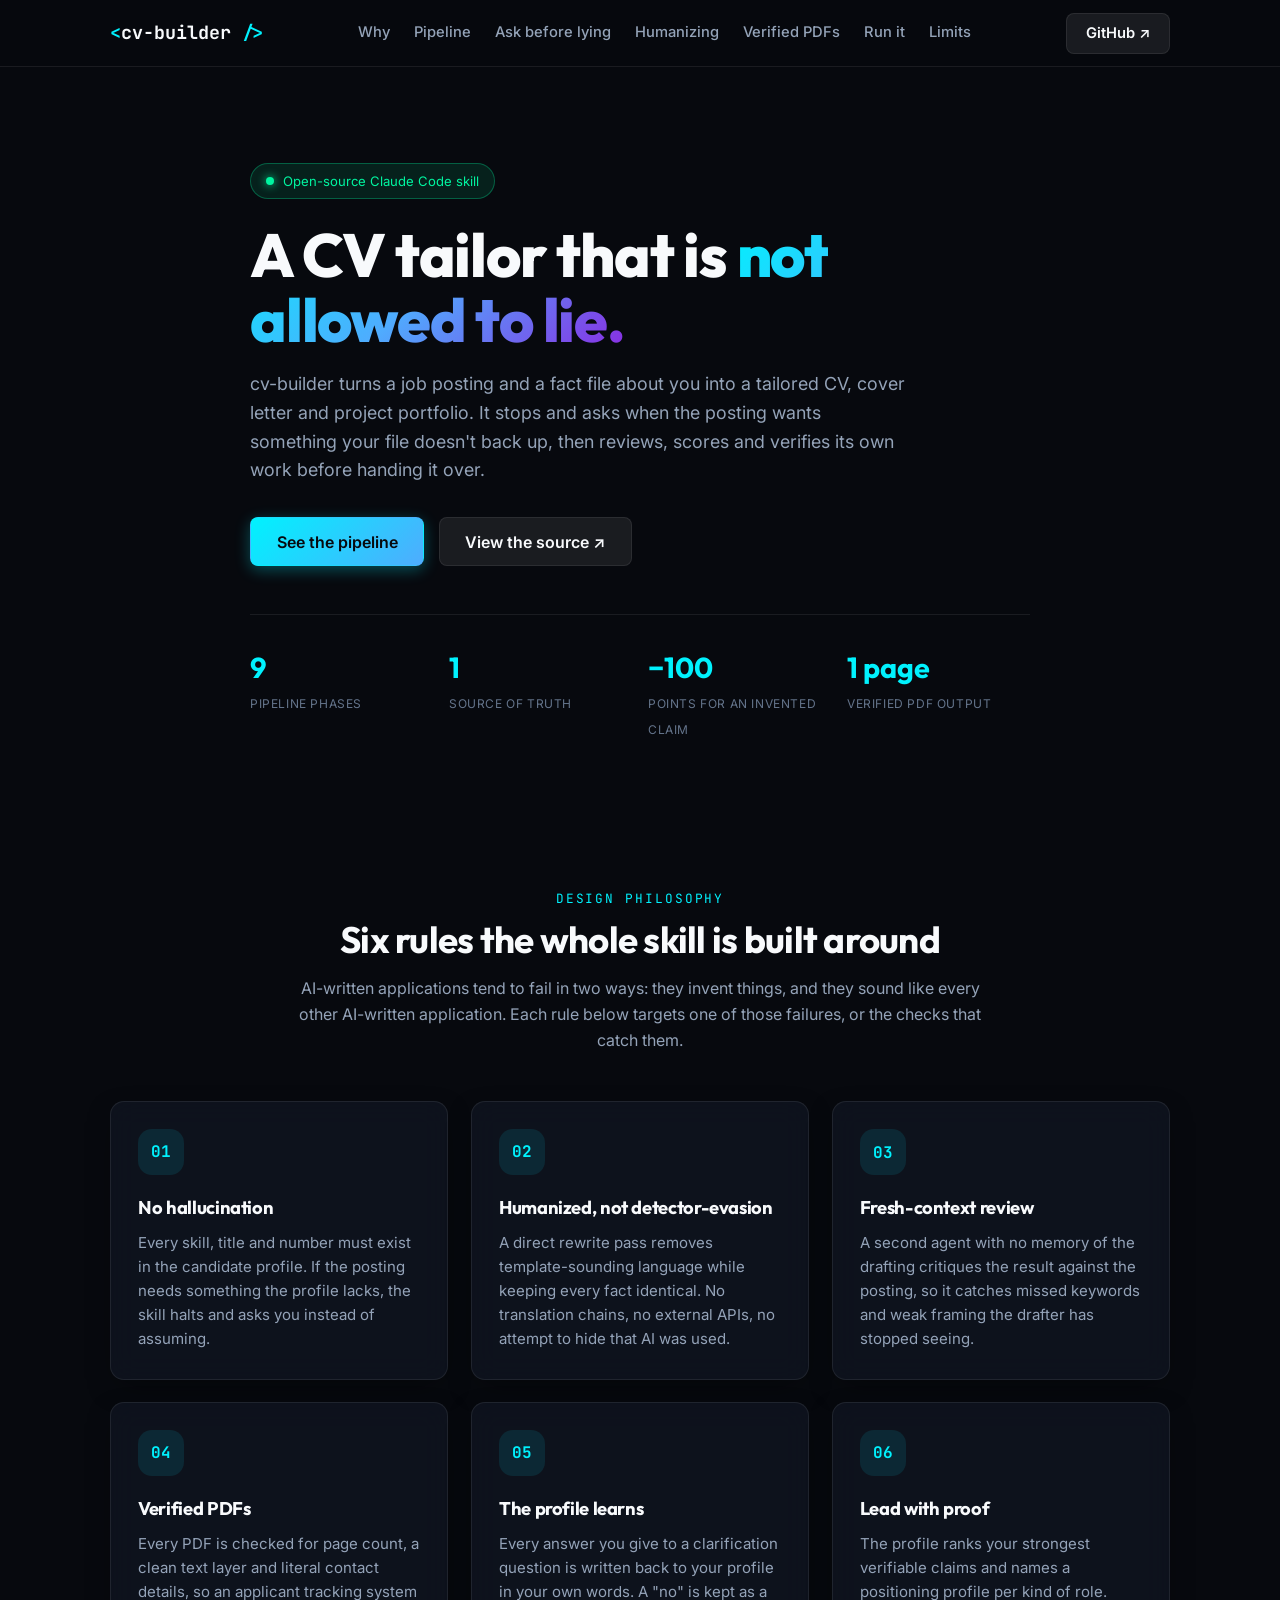
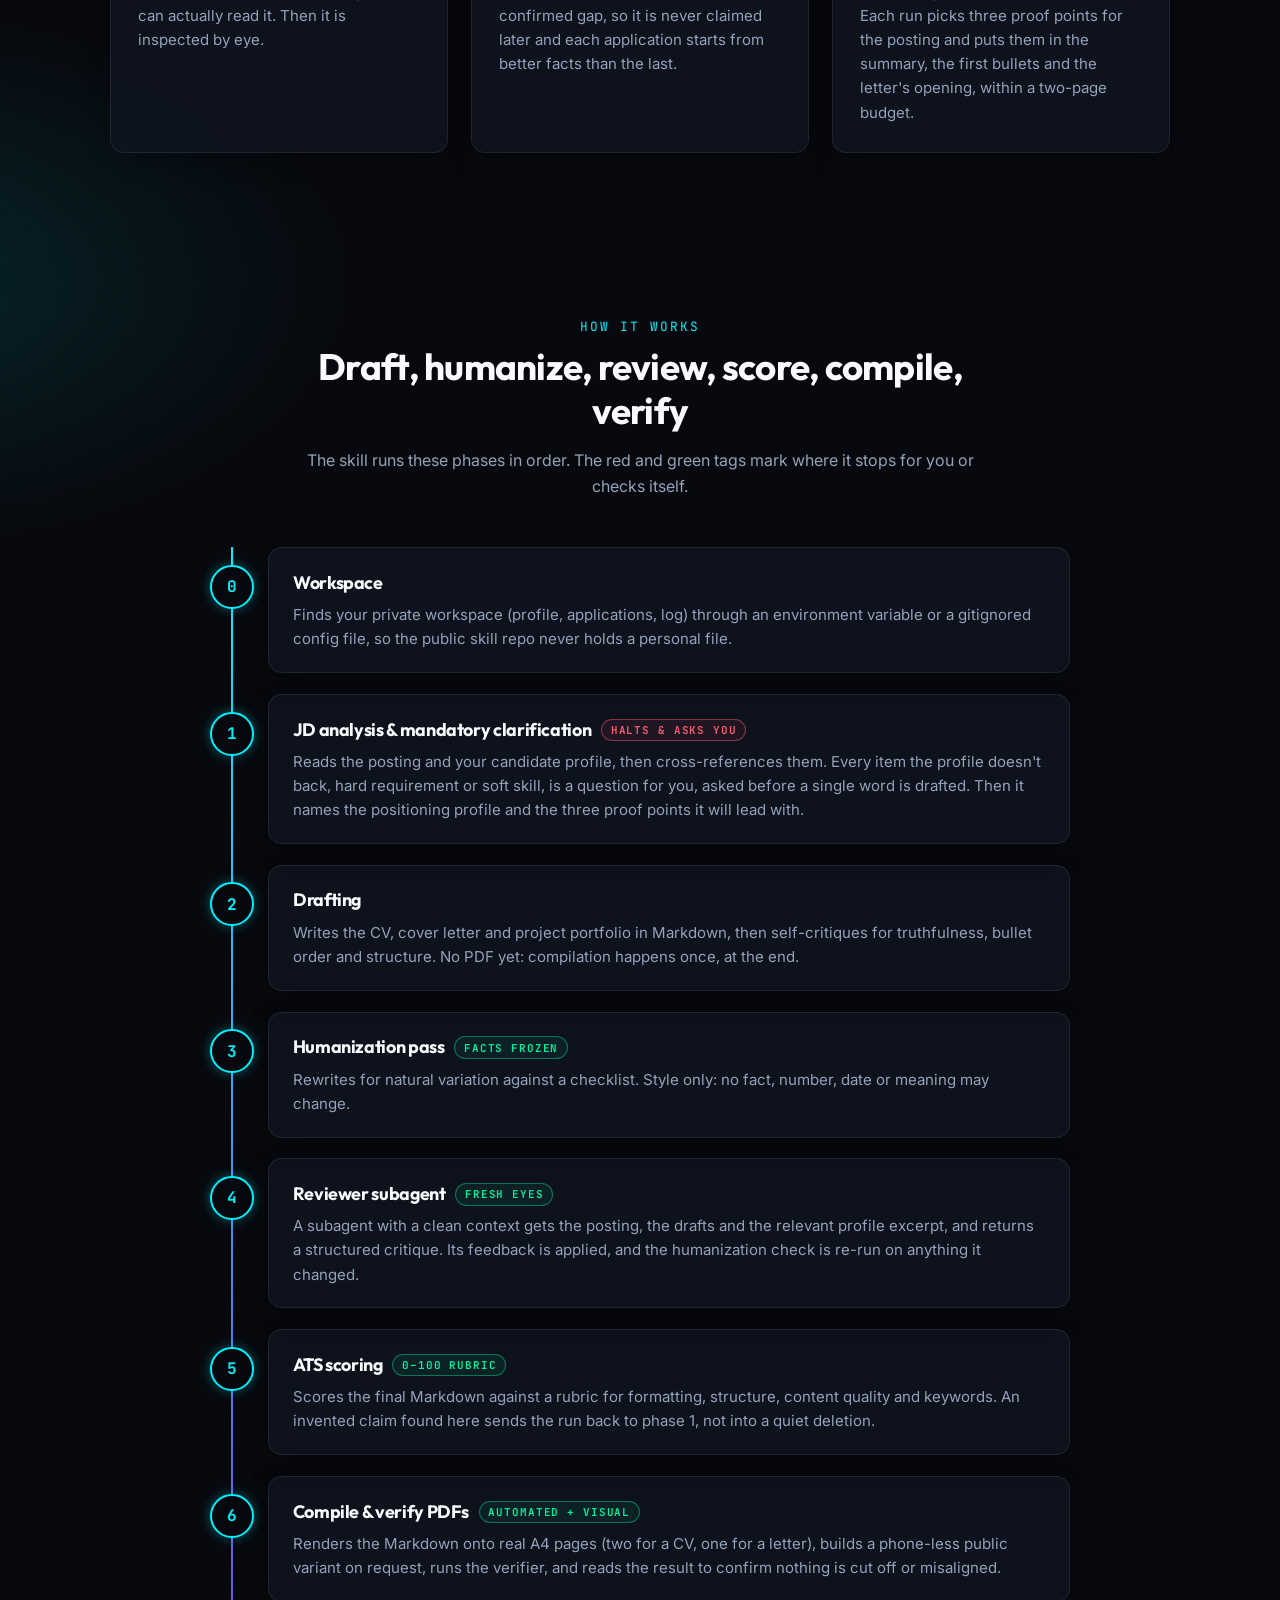
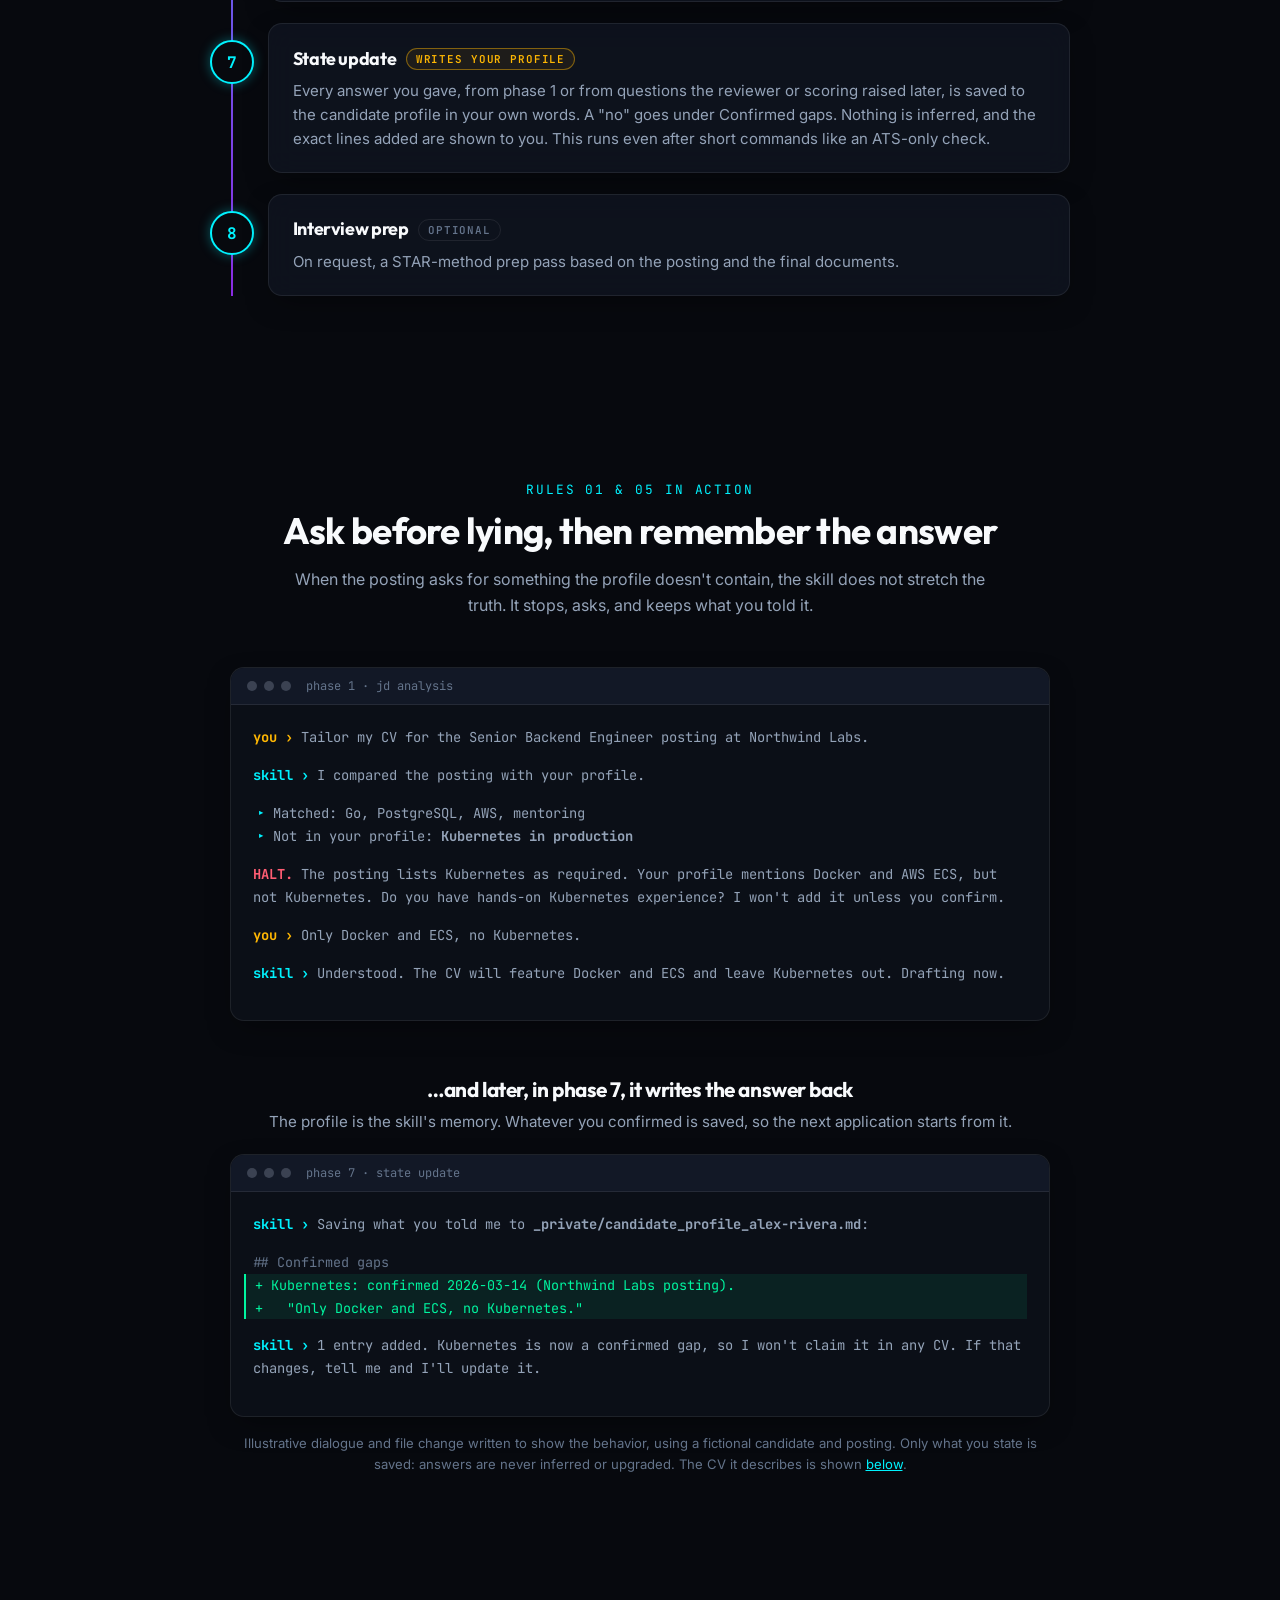
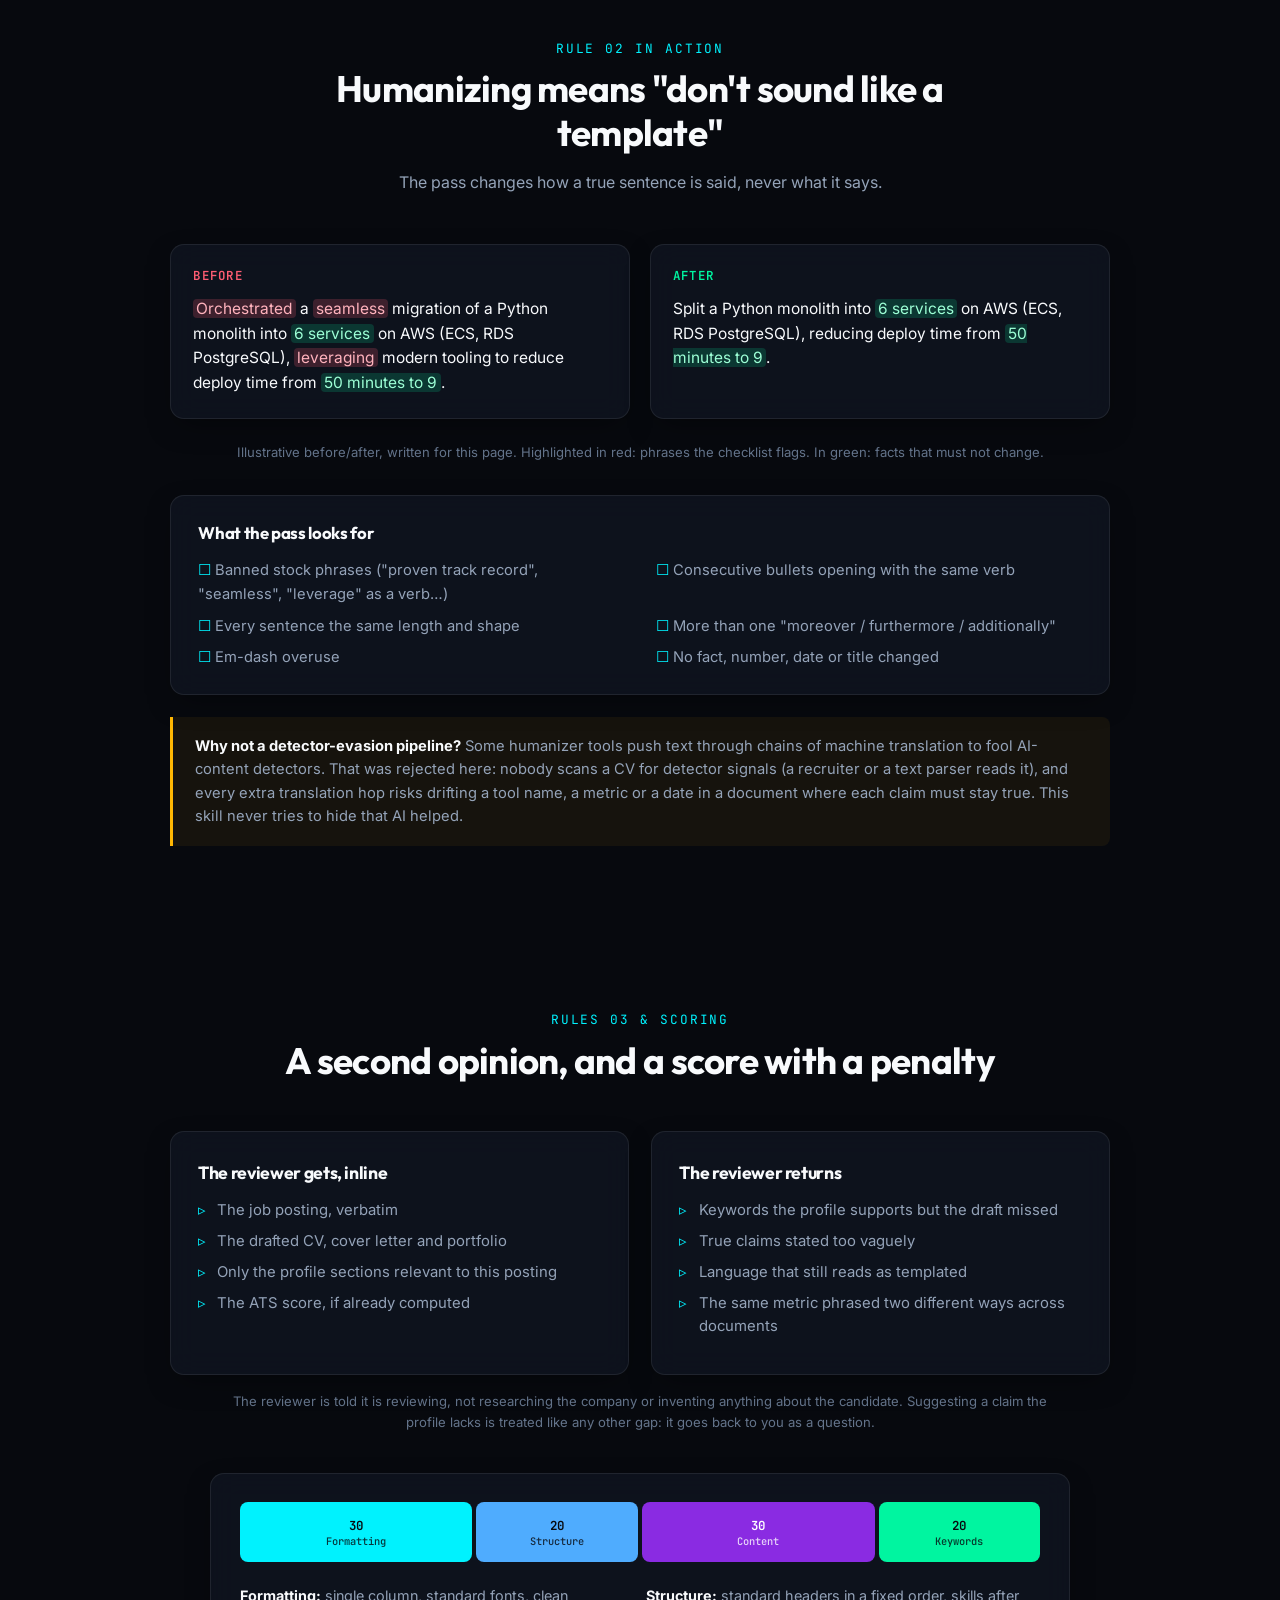
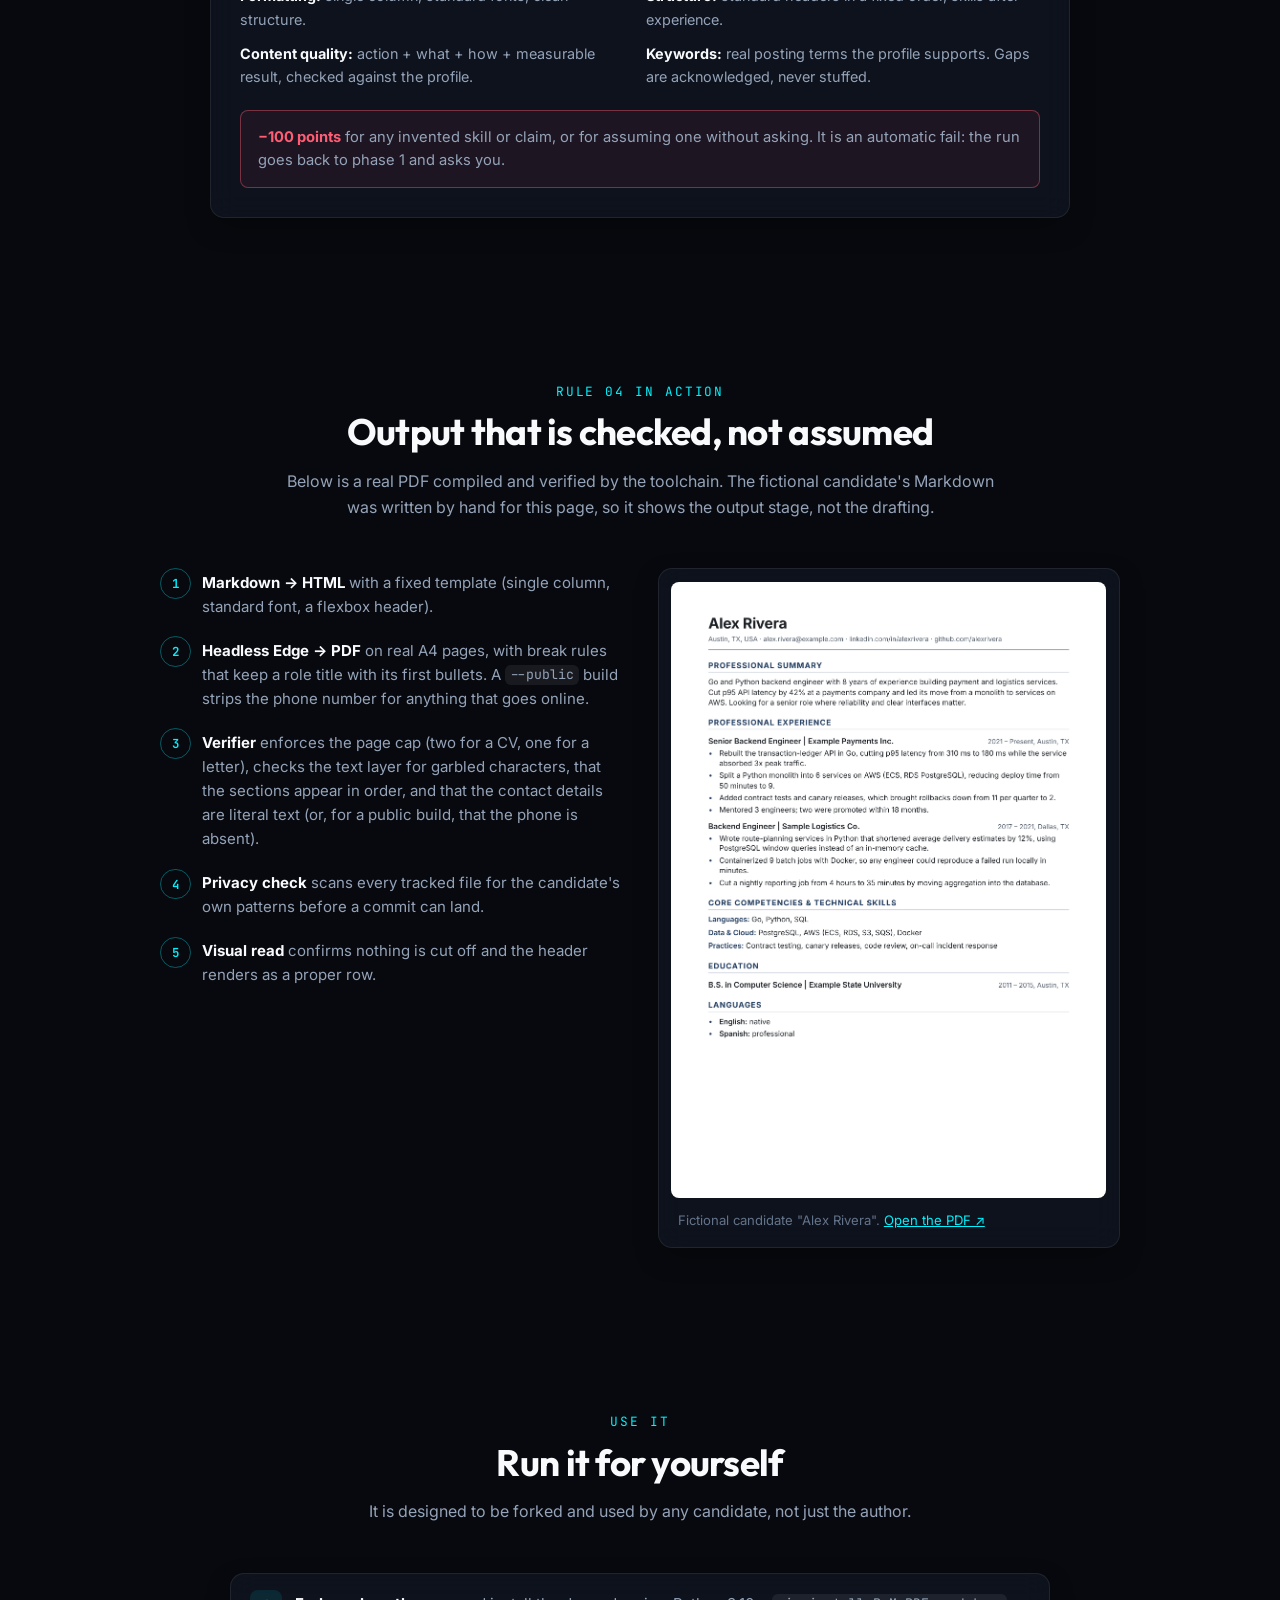
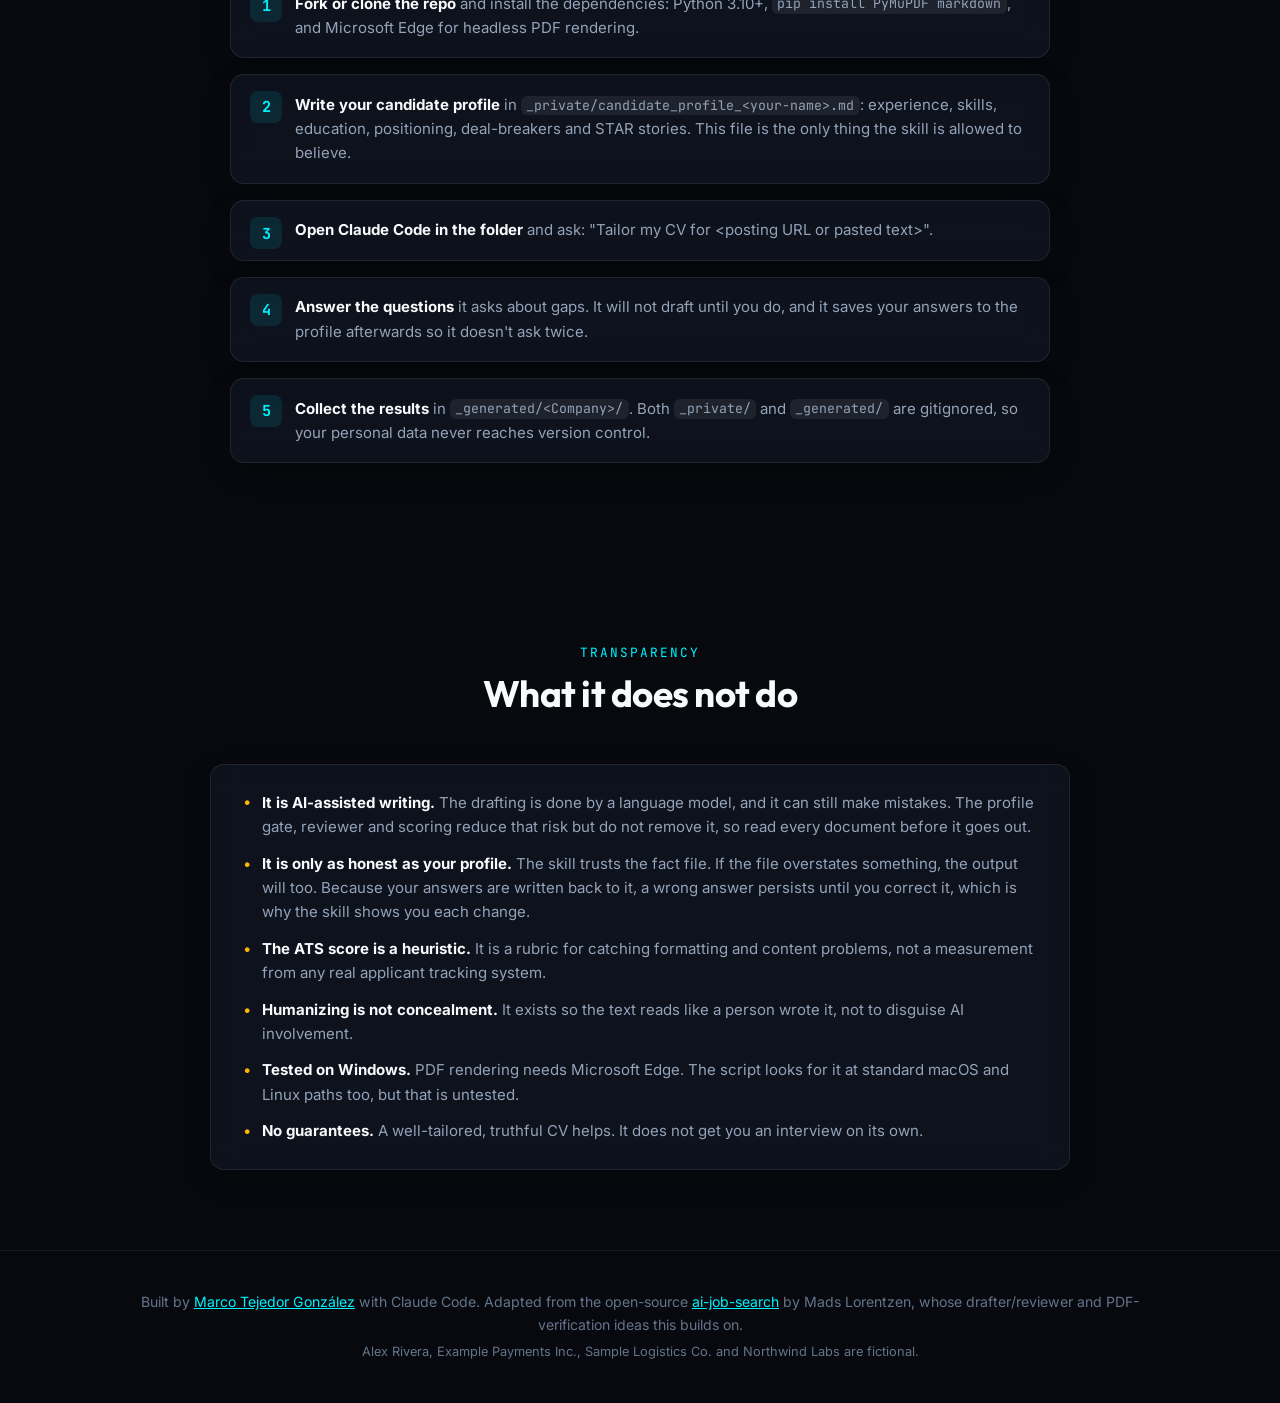
==== site/index.html @ ce03cfa2 "site: reflect the A4 pipeline, public builds, privacy check and the proof-point rule The explainer s" ====
<!DOCTYPE html>
<html lang="en">
<head>
    <meta charset="UTF-8">
    <meta name="viewport" content="width=device-width, initial-scale=1.0">
    <title>cv-builder | A CV tailoring skill that is not allowed to lie</title>
    <meta name="description" content="cv-builder is an open-source Claude Code skill that tailors a CV, cover letter and project portfolio to a job posting, using a fact file as the only source of truth, then reviews, scores and verifies its own output.">
    <meta property="og:type" content="website">
    <meta property="og:title" content="cv-builder | A CV tailoring skill that is not allowed to lie">
    <meta property="og:description" content="An open-source Claude Code skill: truthfulness gate, humanization pass, fresh-context reviewer, ATS rubric and verified PDFs.">
    <link rel="icon" href="data:image/svg+xml,%3Csvg xmlns='http://www.w3.org/2000/svg' viewBox='0 0 64 64'%3E%3Crect width='64' height='64' rx='14' fill='%2307090e'/%3E%3Cpath d='M24 20 12 32l12 12M40 20l12 12-12 12' fill='none' stroke='%2300f2fe' stroke-width='6' stroke-linecap='round' stroke-linejoin='round'/%3E%3C/svg%3E">
    <link rel="preconnect" href="https://fonts.googleapis.com">
    <link rel="preconnect" href="https://fonts.gstatic.com" crossorigin>
    <link href="https://fonts.googleapis.com/css2?family=Inter:wght@400;500;600;700&family=JetBrains+Mono:wght@400;500;700&family=Outfit:wght@500;600;700;800&display=swap" rel="stylesheet">
    <link rel="stylesheet" href="style.css">
</head>
<body>

    <header class="navbar">
        <div class="nav-container">
            <a href="#top" class="nav-logo"><span>&lt;</span>cv-builder<span> /&gt;</span></a>
            <nav class="nav-links" aria-label="Sections">
                <a href="#why">Why</a>
                <a href="#pipeline">Pipeline</a>
                <a href="#truth">Ask before lying</a>
                <a href="#humanize">Humanizing</a>
                <a href="#verify">Verified PDFs</a>
                <a href="#run">Run it</a>
                <a href="#limits">Limits</a>
            </nav>
            <a class="btn btn-secondary" href="https://github.com/mtejedorg/cv-builder-public" target="_blank" rel="noopener">GitHub ↗</a>
        </div>
    </header>

    <main id="top">

        <section class="hero">
            <div class="container hero-inner">
                <span class="badge">Open-source Claude Code skill</span>
                <h1>A CV tailor that is <span class="text-gradient">not allowed to lie.</span></h1>
                <p class="lead">cv-builder turns a job posting and a fact file about you into a tailored CV, cover letter and project portfolio. It stops and asks when the posting wants something your file doesn't back up, then reviews, scores and verifies its own work before handing it over.</p>
                <div class="hero-actions">
                    <a class="btn btn-primary btn-lg" href="#pipeline">See the pipeline</a>
                    <a class="btn btn-secondary btn-lg" href="https://github.com/mtejedorg/cv-builder-public" target="_blank" rel="noopener">View the source ↗</a>
                </div>
                <div class="hero-stats">
                    <div><span class="stat-number">9</span><span class="stat-label">Pipeline phases</span></div>
                    <div><span class="stat-number">1</span><span class="stat-label">Source of truth</span></div>
                    <div><span class="stat-number">−100</span><span class="stat-label">Points for an invented claim</span></div>
                    <div><span class="stat-number">1 page</span><span class="stat-label">Verified PDF output</span></div>
                </div>
            </div>
        </section>

        <section id="why" class="section">
            <div class="container">
                <div class="section-header">
                    <span class="section-tag">Design philosophy</span>
                    <h2 class="section-title">Six rules the whole skill is built around</h2>
                    <p class="section-lead">AI-written applications tend to fail in two ways: they invent things, and they sound like every other AI-written application. Each rule below targets one of those failures, or the checks that catch them.</p>
                </div>
                <div class="grid grid-5">
                    <article class="glass-card card">
                        <div class="card-icon">01</div>
                        <h3>No hallucination</h3>
                        <p>Every skill, title and number must exist in the candidate profile. If the posting needs something the profile lacks, the skill halts and asks you instead of assuming.</p>
                    </article>
                    <article class="glass-card card">
                        <div class="card-icon">02</div>
                        <h3>Humanized, not detector-evasion</h3>
                        <p>A direct rewrite pass removes template-sounding language while keeping every fact identical. No translation chains, no external APIs, no attempt to hide that AI was used.</p>
                    </article>
                    <article class="glass-card card">
                        <div class="card-icon">03</div>
                        <h3>Fresh-context review</h3>
                        <p>A second agent with no memory of the drafting critiques the result against the posting, so it catches missed keywords and weak framing the drafter has stopped seeing.</p>
                    </article>
                    <article class="glass-card card">
                        <div class="card-icon">04</div>
                        <h3>Verified PDFs</h3>
                        <p>Every PDF is checked for page count, a clean text layer and literal contact details, so an applicant tracking system can actually read it. Then it is inspected by eye.</p>
                    </article>
                    <article class="glass-card card">
                        <div class="card-icon">05</div>
                        <h3>The profile learns</h3>
                        <p>Every answer you give to a clarification question is written back to your profile in your own words. A "no" is kept as a confirmed gap, so it is never claimed later and each application starts from better facts than the last.</p>
                    </article>
                    <article class="glass-card card">
                        <div class="card-icon">06</div>
                        <h3>Lead with proof</h3>
                        <p>The profile ranks your strongest verifiable claims and names a positioning profile per kind of role. Each run picks three proof points for the posting and puts them in the summary, the first bullets and the letter's opening, within a two-page budget.</p>
                    </article>
                </div>
            </div>
        </section>

        <section id="pipeline" class="section">
            <div class="container">
                <div class="section-header">
                    <span class="section-tag">How it works</span>
                    <h2 class="section-title">Draft, humanize, review, score, compile, verify</h2>
                    <p class="section-lead">The skill runs these phases in order. The red and green tags mark where it stops for you or checks itself.</p>
                </div>
                <ol class="steps">
                    <li class="step">
                        <span class="step-num">0</span>
                        <div class="glass-card step-card">
                            <h3>Workspace</h3>
                            <p>Finds your private workspace (profile, applications, log) through an environment variable or a gitignored config file, so the public skill repo never holds a personal file.</p>
                        </div>
                    </li>
                    <li class="step">
                        <span class="step-num">1</span>
                        <div class="glass-card step-card">
                            <h3>JD analysis &amp; mandatory clarification <span class="gate gate-stop">Halts &amp; asks you</span></h3>
                            <p>Reads the posting and your candidate profile, then cross-references them. Every item the profile doesn't back, hard requirement or soft skill, is a question for you, asked before a single word is drafted. Then it names the positioning profile and the three proof points it will lead with.</p>
                        </div>
                    </li>
                    <li class="step">
                        <span class="step-num">2</span>
                        <div class="glass-card step-card">
                            <h3>Drafting</h3>
                            <p>Writes the CV, cover letter and project portfolio in Markdown, then self-critiques for truthfulness, bullet order and structure. No PDF yet: compilation happens once, at the end.</p>
                        </div>
                    </li>
                    <li class="step">
                        <span class="step-num">3</span>
                        <div class="glass-card step-card">
                            <h3>Humanization pass <span class="gate gate-check">Facts frozen</span></h3>
                            <p>Rewrites for natural variation against a checklist. Style only: no fact, number, date or meaning may change.</p>
                        </div>
                    </li>
                    <li class="step">
                        <span class="step-num">4</span>
                        <div class="glass-card step-card">
                            <h3>Reviewer subagent <span class="gate gate-check">Fresh eyes</span></h3>
                            <p>A subagent with a clean context gets the posting, the drafts and the relevant profile excerpt, and returns a structured critique. Its feedback is applied, and the humanization check is re-run on anything it changed.</p>
                        </div>
                    </li>
                    <li class="step">
                        <span class="step-num">5</span>
                        <div class="glass-card step-card">
                            <h3>ATS scoring <span class="gate gate-check">0–100 rubric</span></h3>
                            <p>Scores the final Markdown against a rubric for formatting, structure, content quality and keywords. An invented claim found here sends the run back to phase 1, not into a quiet deletion.</p>
                        </div>
                    </li>
                    <li class="step">
                        <span class="step-num">6</span>
                        <div class="glass-card step-card">
                            <h3>Compile &amp; verify PDFs <span class="gate gate-check">Automated + visual</span></h3>
                            <p>Renders the Markdown onto real A4 pages (two for a CV, one for a letter), builds a phone-less public variant on request, runs the verifier, and reads the result to confirm nothing is cut off or misaligned.</p>
                        </div>
                    </li>
                    <li class="step">
                        <span class="step-num">7</span>
                        <div class="glass-card step-card">
                            <h3>State update <span class="gate gate-write">Writes your profile</span></h3>
                            <p>Every answer you gave, from phase 1 or from questions the reviewer or scoring raised later, is saved to the candidate profile in your own words. A "no" goes under Confirmed gaps. Nothing is inferred, and the exact lines added are shown to you. This runs even after short commands like an ATS-only check.</p>
                        </div>
                    </li>
                    <li class="step">
                        <span class="step-num">8</span>
                        <div class="glass-card step-card">
                            <h3>Interview prep <span class="gate gate-opt">Optional</span></h3>
                            <p>On request, a STAR-method prep pass based on the posting and the final documents.</p>
                        </div>
                    </li>
                </ol>
            </div>
        </section>

        <section id="truth" class="section">
            <div class="container">
                <div class="section-header">
                    <span class="section-tag">Rules 01 &amp; 05 in action</span>
                    <h2 class="section-title">Ask before lying, then remember the answer</h2>
                    <p class="section-lead">When the posting asks for something the profile doesn't contain, the skill does not stretch the truth. It stops, asks, and keeps what you told it.</p>
                </div>
                <div class="terminal" role="img" aria-label="Illustrative dialogue in which the skill asks about a missing Kubernetes skill">
                    <div class="terminal-bar"><i></i><i></i><i></i><span>&nbsp;phase 1 · jd analysis</span></div>
                    <div class="terminal-body">
                        <p><span class="who user">you ›</span> Tailor my CV for the Senior Backend Engineer posting at Northwind Labs.</p>
                        <p><span class="who">skill ›</span> I compared the posting with your profile.</p>
                        <ul>
                            <li>Matched: Go, PostgreSQL, AWS, mentoring</li>
                            <li>Not in your profile: <b>Kubernetes in production</b></li>
                        </ul>
                        <p><span class="halt">HALT.</span> The posting lists Kubernetes as required. Your profile mentions Docker and AWS ECS, but not Kubernetes. Do you have hands-on Kubernetes experience? I won't add it unless you confirm.</p>
                        <p><span class="who user">you ›</span> Only Docker and ECS, no Kubernetes.</p>
                        <p><span class="who">skill ›</span> Understood. The CV will feature Docker and ECS and leave Kubernetes out. Drafting now.</p>
                    </div>
                </div>
                <h3 class="sub-title">…and later, in phase 7, it writes the answer back<small>The profile is the skill's memory. Whatever you confirmed is saved, so the next application starts from it.</small></h3>
                <div class="terminal" role="img" aria-label="Illustrative profile update recording Kubernetes as a confirmed gap">
                    <div class="terminal-bar"><i></i><i></i><i></i><span>&nbsp;phase 7 · state update</span></div>
                    <div class="terminal-body">
                        <p><span class="who">skill ›</span> Saving what you told me to <b>_private/candidate_profile_alex-rivera.md</b>:</p>
                        <pre class="diff"><span class="ctx">## Confirmed gaps</span><span class="add">+ Kubernetes: confirmed 2026-03-14 (Northwind Labs posting).
+   "Only Docker and ECS, no Kubernetes."</span></pre>
                        <p><span class="who">skill ›</span> 1 entry added. Kubernetes is now a confirmed gap, so I won't claim it in any CV. If that changes, tell me and I'll update it.</p>
                    </div>
                </div>
                <p class="caption">Illustrative dialogue and file change written to show the behavior, using a fictional candidate and posting. Only what you state is saved: answers are never inferred or upgraded. The CV it describes is shown <a href="#verify">below</a>.</p>
            </div>
        </section>

        <section id="humanize" class="section">
            <div class="container">
                <div class="section-header">
                    <span class="section-tag">Rule 02 in action</span>
                    <h2 class="section-title">Humanizing means "don't sound like a template"</h2>
                    <p class="section-lead">The pass changes how a true sentence is said, never what it says.</p>
                </div>
                <div class="compare">
                    <div class="glass-card card before">
                        <h3>Before</h3>
                        <p><mark>Orchestrated</mark> a <mark>seamless</mark> migration of a Python monolith into <mark class="keep">6 services</mark> on AWS (ECS, RDS PostgreSQL), <mark>leveraging</mark> modern tooling to reduce deploy time from <mark class="keep">50 minutes to 9</mark>.</p>
                    </div>
                    <div class="glass-card card after">
                        <h3>After</h3>
                        <p>Split a Python monolith into <mark class="keep">6 services</mark> on AWS (ECS, RDS PostgreSQL), reducing deploy time from <mark class="keep">50 minutes to 9</mark>.</p>
                    </div>
                </div>
                <p class="caption" style="margin: -0.8rem auto 2rem;">Illustrative before/after, written for this page. Highlighted in red: phrases the checklist flags. In green: facts that must not change.</p>
                <div class="glass-card checklist">
                    <h3>What the pass looks for</h3>
                    <ul>
                        <li>Banned stock phrases ("proven track record", "seamless", "leverage" as a verb…)</li>
                        <li>Consecutive bullets opening with the same verb</li>
                        <li>Every sentence the same length and shape</li>
                        <li>More than one "moreover / furthermore / additionally"</li>
                        <li>Em-dash overuse</li>
                        <li>No fact, number, date or title changed</li>
                    </ul>
                </div>
                <div class="note"><strong>Why not a detector-evasion pipeline?</strong> Some humanizer tools push text through chains of machine translation to fool AI-content detectors. That was rejected here: nobody scans a CV for detector signals (a recruiter or a text parser reads it), and every extra translation hop risks drifting a tool name, a metric or a date in a document where each claim must stay true. This skill never tries to hide that AI helped.</div>
            </div>
        </section>

        <section id="review" class="section">
            <div class="container">
                <div class="section-header">
                    <span class="section-tag">Rules 03 &amp; scoring</span>
                    <h2 class="section-title">A second opinion, and a score with a penalty</h2>
                </div>
                <div class="split">
                    <div class="glass-card card">
                        <h3>The reviewer gets, inline</h3>
                        <ul>
                            <li>The job posting, verbatim</li>
                            <li>The drafted CV, cover letter and portfolio</li>
                            <li>Only the profile sections relevant to this posting</li>
                            <li>The ATS score, if already computed</li>
                        </ul>
                    </div>
                    <div class="glass-card card">
                        <h3>The reviewer returns</h3>
                        <ul>
                            <li>Keywords the profile supports but the draft missed</li>
                            <li>True claims stated too vaguely</li>
                            <li>Language that still reads as templated</li>
                            <li>The same metric phrased two different ways across documents</li>
                        </ul>
                    </div>
                </div>
                <p class="caption">The reviewer is told it is reviewing, not researching the company or inventing anything about the candidate. Suggesting a claim the profile lacks is treated like any other gap: it goes back to you as a question.</p>

                <div class="glass-card ats" style="margin-top: 2.5rem;">
                    <div class="ats-bar" role="img" aria-label="Rubric split: formatting 30, structure 20, content quality 30, keywords 20">
                        <div class="ats-seg" style="flex: 30; background: var(--accent-cyan);">30<small>Formatting</small></div>
                        <div class="ats-seg" style="flex: 20; background: var(--accent-blue);">20<small>Structure</small></div>
                        <div class="ats-seg" style="flex: 30; background: var(--accent-violet); color: #fff;">30<small>Content</small></div>
                        <div class="ats-seg" style="flex: 20; background: var(--accent-emerald);">20<small>Keywords</small></div>
                    </div>
                    <div class="ats-legend">
                        <div><strong>Formatting:</strong> single column, standard fonts, clean structure.</div>
                        <div><strong>Structure:</strong> standard headers in a fixed order, skills after experience.</div>
                        <div><strong>Content quality:</strong> action + what + how + measurable result, checked against the profile.</div>
                        <div><strong>Keywords:</strong> real posting terms the profile supports. Gaps are acknowledged, never stuffed.</div>
                    </div>
                    <div class="penalty"><strong>−100 points</strong> for any invented skill or claim, or for assuming one without asking. It is an automatic fail: the run goes back to phase 1 and asks you.</div>
                </div>
            </div>
        </section>

        <section id="verify" class="section">
            <div class="container">
                <div class="section-header">
                    <span class="section-tag">Rule 04 in action</span>
                    <h2 class="section-title">Output that is checked, not assumed</h2>
                    <p class="section-lead">Below is a real PDF compiled and verified by the toolchain. The fictional candidate's Markdown was written by hand for this page, so it shows the output stage, not the drafting.</p>
                </div>
                <div class="verify">
                    <ol class="flow">
                        <li><strong>Markdown → HTML</strong> with a fixed template (single column, standard font, a flexbox header).</li>
                        <li><strong>Headless Edge → PDF</strong> on real A4 pages, with break rules that keep a role title with its first bullets. A <code>--public</code> build strips the phone number for anything that goes online.</li>
                        <li><strong>Verifier</strong> enforces the page cap (two for a CV, one for a letter), checks the text layer for garbled characters, that the sections appear in order, and that the contact details are literal text (or, for a public build, that the phone is absent).</li>
                        <li><strong>Privacy check</strong> scans every tracked file for the candidate's own patterns before a commit can land.</li>
                        <li><strong>Visual read</strong> confirms nothing is cut off and the header renders as a proper row.</li>
                    </ol>
                    <figure class="glass-card preview">
                        <img src="assets/sample_cv.png" alt="One-page A4 CV for the fictional candidate Alex Rivera, produced by the toolchain" width="909" height="1287" loading="lazy">
                        <figcaption>Fictional candidate "Alex Rivera". <a href="assets/CV_Alex_Rivera_sample.pdf">Open the PDF ↗</a></figcaption>
                    </figure>
                </div>
            </div>
        </section>

        <section id="run" class="section">
            <div class="container">
                <div class="section-header">
                    <span class="section-tag">Use it</span>
                    <h2 class="section-title">Run it for yourself</h2>
                    <p class="section-lead">It is designed to be forked and used by any candidate, not just the author.</p>
                </div>
                <ol class="run">
                    <li class="glass-card"><strong>Fork or clone the repo</strong> and install the dependencies: Python 3.10+, <code>pip install PyMuPDF markdown</code>, and Microsoft Edge for headless PDF rendering.</li>
                    <li class="glass-card"><strong>Write your candidate profile</strong> in <code>_private/candidate_profile_&lt;your-name&gt;.md</code>: experience, skills, education, positioning, deal-breakers and STAR stories. This file is the only thing the skill is allowed to believe.</li>
                    <li class="glass-card"><strong>Open Claude Code in the folder</strong> and ask: "Tailor my CV for &lt;posting URL or pasted text&gt;".</li>
                    <li class="glass-card"><strong>Answer the questions</strong> it asks about gaps. It will not draft until you do, and it saves your answers to the profile afterwards so it doesn't ask twice.</li>
                    <li class="glass-card"><strong>Collect the results</strong> in <code>_generated/&lt;Company&gt;/</code>. Both <code>_private/</code> and <code>_generated/</code> are gitignored, so your personal data never reaches version control.</li>
                </ol>
            </div>
        </section>

        <section id="limits" class="section">
            <div class="container">
                <div class="section-header">
                    <span class="section-tag">Transparency</span>
                    <h2 class="section-title">What it does not do</h2>
                </div>
                <div class="glass-card limits">
                    <ul>
                        <li><strong>It is AI-assisted writing.</strong> The drafting is done by a language model, and it can still make mistakes. The profile gate, reviewer and scoring reduce that risk but do not remove it, so read every document before it goes out.</li>
                        <li><strong>It is only as honest as your profile.</strong> The skill trusts the fact file. If the file overstates something, the output will too. Because your answers are written back to it, a wrong answer persists until you correct it, which is why the skill shows you each change.</li>
                        <li><strong>The ATS score is a heuristic.</strong> It is a rubric for catching formatting and content problems, not a measurement from any real applicant tracking system.</li>
                        <li><strong>Humanizing is not concealment.</strong> It exists so the text reads like a person wrote it, not to disguise AI involvement.</li>
                        <li><strong>Tested on Windows.</strong> PDF rendering needs Microsoft Edge. The script looks for it at standard macOS and Linux paths too, but that is untested.</li>
                        <li><strong>No guarantees.</strong> A well-tailored, truthful CV helps. It does not get you an interview on its own.</li>
                    </ul>
                </div>
            </div>
        </section>

    </main>

    <footer class="footer">
        <div class="container">
            <p>Built by <a href="https://mtejedorg.github.io/">Marco Tejedor González</a> with Claude Code. Adapted from the open-source <a href="https://github.com/MadsLorentzen/ai-job-search" target="_blank" rel="noopener">ai-job-search</a> by Mads Lorentzen, whose drafter/reviewer and PDF-verification ideas this builds on.</p>
            <p>Alex Rivera, Example Payments Inc., Sample Logistics Co. and Northwind Labs are fictional.</p>
        </div>
    </footer>

</body>
</html>
---- site/style.css ----
/* cv-builder site — shares design tokens with the main portfolio (dark glass, cyan/violet) */
:root {
    --bg-dark: #07090e;
    --bg-card: rgba(18, 24, 38, 0.65);
    --border-subtle: rgba(255, 255, 255, 0.08);
    --border-accent: rgba(0, 242, 254, 0.35);
    --accent-cyan: #00f2fe;
    --accent-blue: #4facfe;
    --accent-violet: #8a2be2;
    --accent-emerald: #00f5a0;
    --accent-amber: #ffb703;
    --accent-red: #ff5d73;
    --text-primary: #f8fafc;
    --text-secondary: #94a3b8;
    --text-muted: #64748b;
    --font-title: 'Outfit', -apple-system, 'Segoe UI', sans-serif;
    --font-main: 'Inter', -apple-system, 'Segoe UI', sans-serif;
    --font-mono: 'JetBrains Mono', ui-monospace, Consolas, monospace;
    --radius-sm: 8px;
    --radius-md: 14px;
    --radius-full: 9999px;
    --shadow-glow: 0 0 25px rgba(0, 242, 254, 0.2);
    --shadow-card: 0 10px 30px -10px rgba(0, 0, 0, 0.5);
}

* { margin: 0; padding: 0; box-sizing: border-box; }
html { scroll-behavior: smooth; scroll-padding-top: 5.5rem; }

body {
    background-color: var(--bg-dark);
    background-image:
        radial-gradient(60rem 30rem at 85% -10%, rgba(138, 43, 226, 0.18), transparent 60%),
        radial-gradient(50rem 28rem at -10% 20%, rgba(0, 242, 254, 0.12), transparent 60%);
    background-repeat: no-repeat;
    color: var(--text-primary);
    font-family: var(--font-main);
    line-height: 1.6;
    overflow-x: hidden;
}

h1, h2, h3, h4 { font-family: var(--font-title); letter-spacing: -0.02em; }
a { color: var(--accent-cyan); }
code { font-family: var(--font-mono); font-size: 0.88em; background: rgba(255, 255, 255, 0.07); padding: 0.1em 0.4em; border-radius: 6px; }

.container { max-width: 1100px; margin: 0 auto; padding: 0 1.25rem; }
.section { padding: 5rem 0; }
.section-header { max-width: 720px; margin: 0 auto 3rem; text-align: center; }
.section-tag { display: inline-block; font-family: var(--font-mono); font-size: 0.8rem; color: var(--accent-cyan); text-transform: uppercase; letter-spacing: 0.15em; margin-bottom: 0.5rem; }
.section-title { font-size: clamp(1.7rem, 4vw, 2.3rem); font-weight: 700; line-height: 1.2; margin-bottom: 0.9rem; }
.section-lead { color: var(--text-secondary); }

.text-gradient { background: linear-gradient(135deg, var(--accent-cyan), var(--accent-blue) 50%, var(--accent-violet)); -webkit-background-clip: text; background-clip: text; -webkit-text-fill-color: transparent; }

.glass-card { background: var(--bg-card); backdrop-filter: blur(14px); -webkit-backdrop-filter: blur(14px); border: 1px solid var(--border-subtle); border-radius: var(--radius-md); box-shadow: var(--shadow-card); }

/* Buttons */
.btn { display: inline-flex; align-items: center; gap: 0.5rem; padding: 0.65rem 1.2rem; border-radius: var(--radius-sm); font: 600 0.92rem var(--font-main); text-decoration: none; border: 1px solid transparent; cursor: pointer; transition: transform 0.2s, box-shadow 0.2s, background 0.2s; }
.btn-primary { background: linear-gradient(135deg, var(--accent-cyan), var(--accent-blue)); color: #07090e; box-shadow: 0 4px 15px rgba(0, 242, 254, 0.3); }
.btn-primary:hover { transform: translateY(-2px); box-shadow: 0 6px 20px rgba(0, 242, 254, 0.5); }
.btn-secondary { background: rgba(255, 255, 255, 0.08); color: var(--text-primary); border-color: var(--border-subtle); }
.btn-secondary:hover { background: rgba(255, 255, 255, 0.15); }
.btn-lg { padding: 0.85rem 1.6rem; font-size: 1rem; }
:focus-visible { outline: 2px solid var(--accent-cyan); outline-offset: 3px; }

/* Nav */
.navbar { position: sticky; top: 0; z-index: 50; background: rgba(7, 9, 14, 0.8); backdrop-filter: blur(16px); -webkit-backdrop-filter: blur(16px); border-bottom: 1px solid var(--border-subtle); }
.nav-container { max-width: 1100px; margin: 0 auto; padding: 0.8rem 1.25rem; display: flex; align-items: center; justify-content: space-between; gap: 0.5rem 1.5rem; flex-wrap: wrap; }
.nav-logo { font-family: var(--font-mono); font-weight: 700; font-size: 1.15rem; color: var(--text-primary); text-decoration: none; }
.nav-logo span { color: var(--accent-cyan); }
.nav-links { display: flex; gap: 0.4rem 1.5rem; flex-wrap: wrap; }
.nav-links a { color: var(--text-secondary); text-decoration: none; font-size: 0.92rem; font-weight: 500; }
.nav-links a:hover { color: var(--accent-cyan); }

/* Hero */
.hero { padding: 6rem 0 4rem; }
.hero-inner { max-width: 820px; }
.badge { display: inline-flex; align-items: center; gap: 0.55rem; padding: 0.4rem 0.95rem; background: rgba(0, 245, 160, 0.1); border: 1px solid rgba(0, 245, 160, 0.3); border-radius: var(--radius-full); font-size: 0.82rem; color: var(--accent-emerald); margin-bottom: 1.4rem; }
.badge::before { content: ''; width: 8px; height: 8px; border-radius: 50%; background: var(--accent-emerald); box-shadow: 0 0 10px var(--accent-emerald); }
.hero h1 { font-size: clamp(2.3rem, 6vw, 3.8rem); font-weight: 800; line-height: 1.08; margin-bottom: 1.1rem; }
.hero p.lead { font-size: 1.12rem; color: var(--text-secondary); max-width: 660px; margin-bottom: 2rem; }
.hero-actions { display: flex; flex-wrap: wrap; gap: 0.9rem; margin-bottom: 3rem; }
.hero-stats { display: grid; grid-template-columns: repeat(auto-fit, minmax(min(100%, 170px), 1fr)); gap: 1rem; padding-top: 1.8rem; border-top: 1px solid var(--border-subtle); }
.stat-number { display: block; font-family: var(--font-title); font-size: 1.8rem; font-weight: 700; color: var(--accent-cyan); }
.stat-label { font-size: 0.75rem; color: var(--text-muted); text-transform: uppercase; letter-spacing: 0.05em; }

/* Principle cards */
.grid { display: grid; gap: 1.4rem; grid-template-columns: repeat(auto-fit, minmax(min(100%, 250px), 1fr)); }
.grid-5 { grid-template-columns: repeat(2, 1fr); }
@media (min-width: 1000px) {
    .grid-5 { grid-template-columns: repeat(6, 1fr); }
    .grid-5 > * { grid-column: span 2; }
}
@media (max-width: 560px) { .grid-5 { grid-template-columns: 1fr; } }
.card { padding: 1.7rem; }
.card h3 { font-size: 1.15rem; margin-bottom: 0.55rem; }
.card p { color: var(--text-secondary); font-size: 0.94rem; }
.card-icon { width: 46px; height: 46px; border-radius: var(--radius-md); background: rgba(0, 242, 254, 0.1); color: var(--accent-cyan); display: grid; place-items: center; margin-bottom: 1.1rem; font-family: var(--font-mono); font-weight: 700; }

/* Pipeline */
.steps { list-style: none; max-width: 860px; margin: 0 auto; position: relative; }
.steps::before { content: ''; position: absolute; top: 0; bottom: 0; left: 21px; width: 2px; background: linear-gradient(to bottom, var(--accent-cyan), var(--accent-violet)); }
.step { position: relative; padding-left: 3.6rem; margin-bottom: 1.3rem; }
.step-num { position: absolute; left: 0; top: 1.1rem; width: 44px; height: 44px; border-radius: 50%; background: var(--bg-dark); border: 2px solid var(--accent-cyan); color: var(--accent-cyan); font: 700 1rem var(--font-mono); display: grid; place-items: center; box-shadow: 0 0 12px rgba(0, 242, 254, 0.35); }
.step-card { padding: 1.3rem 1.5rem; }
.step-card h3 { font-size: 1.12rem; margin-bottom: 0.35rem; display: flex; flex-wrap: wrap; align-items: center; gap: 0.6rem; }
.step-card p { color: var(--text-secondary); font-size: 0.94rem; }
.gate { font: 600 0.68rem var(--font-mono); text-transform: uppercase; letter-spacing: 0.08em; padding: 0.2rem 0.55rem; border-radius: var(--radius-full); border: 1px solid; }
.gate-stop { color: var(--accent-red); border-color: rgba(255, 93, 115, 0.45); background: rgba(255, 93, 115, 0.08); }
.gate-check { color: var(--accent-emerald); border-color: rgba(0, 245, 160, 0.4); background: rgba(0, 245, 160, 0.07); }
.gate-opt { color: var(--text-muted); border-color: var(--border-subtle); }
.gate-write { color: var(--accent-amber); border-color: rgba(255, 183, 3, 0.45); background: rgba(255, 183, 3, 0.07); }

/* Terminal mock */
.terminal { max-width: 820px; margin: 0 auto; border-radius: var(--radius-md); overflow: hidden; border: 1px solid var(--border-subtle); background: #0b0f17; box-shadow: var(--shadow-card); }
.terminal-bar { display: flex; align-items: center; gap: 0.45rem; padding: 0.65rem 1rem; background: #121826; border-bottom: 1px solid var(--border-subtle); font: 0.75rem var(--font-mono); color: var(--text-muted); }
.terminal-bar i { width: 10px; height: 10px; border-radius: 50%; background: #3b4252; display: inline-block; }
.terminal-body { padding: 1.3rem 1.4rem; font: 0.86rem/1.7 var(--font-mono); color: var(--text-secondary); }
.terminal-body p { margin-bottom: 0.9rem; }
.terminal-body .who { color: var(--accent-cyan); font-weight: 700; }
.terminal-body .who.user { color: var(--accent-amber); }
.terminal-body .halt { color: var(--accent-red); font-weight: 700; }
.terminal-body ul { list-style: none; margin: 0 0 0.9rem 0.2rem; }
.terminal-body li::before { content: '▸ '; color: var(--accent-cyan); }
.sub-title { max-width: 820px; margin: 3.2rem auto 1.4rem; font-size: 1.3rem; text-align: center; }
.sub-title small { display: block; margin-top: 0.4rem; font: 400 0.95rem var(--font-main); color: var(--text-secondary); letter-spacing: 0; }
.diff { font: 0.84rem/1.7 var(--font-mono); white-space: pre-wrap; margin: 0 0 0.9rem; overflow-wrap: anywhere; }
.diff .ctx { display: block; color: var(--text-muted); }
.diff .add { display: block; color: var(--accent-emerald); background: rgba(0, 245, 160, 0.08); border-left: 2px solid var(--accent-emerald); padding-left: 0.6rem; margin-left: -0.6rem; }
.caption { max-width: 820px; margin: 1rem auto 0; font-size: 0.82rem; color: var(--text-muted); text-align: center; }

/* Before / after */
.compare { display: grid; gap: 1.2rem; grid-template-columns: repeat(auto-fit, minmax(min(100%, 330px), 1fr)); max-width: 940px; margin: 0 auto 2.2rem; }
.compare .card { padding: 1.4rem; }
.compare h3 { font: 600 0.78rem var(--font-mono); text-transform: uppercase; letter-spacing: 0.1em; margin-bottom: 0.8rem; }
.compare .before h3 { color: var(--accent-red); }
.compare .after h3 { color: var(--accent-emerald); }
.compare p { font-size: 0.97rem; color: var(--text-primary); }
mark { background: rgba(255, 93, 115, 0.2); color: #ffb3bd; padding: 0 0.2em; border-radius: 4px; }
mark.keep { background: rgba(0, 245, 160, 0.16); color: #9dffd6; }
.checklist { max-width: 940px; margin: 0 auto; padding: 1.5rem 1.7rem; }
.checklist h3 { font-size: 1.05rem; margin-bottom: 0.8rem; }
.checklist ul { list-style: none; display: grid; gap: 0.5rem 2rem; grid-template-columns: repeat(auto-fit, minmax(min(100%, 300px), 1fr)); color: var(--text-secondary); font-size: 0.92rem; }
.checklist li::before { content: '☐ '; color: var(--accent-cyan); }
.note { max-width: 940px; margin: 1.4rem auto 0; padding: 1.1rem 1.4rem; border-left: 3px solid var(--accent-amber); background: rgba(255, 183, 3, 0.06); border-radius: 0 var(--radius-sm) var(--radius-sm) 0; color: var(--text-secondary); font-size: 0.92rem; }
.note strong { color: var(--text-primary); }

/* Reviewer */
.split { display: grid; gap: 1.4rem; grid-template-columns: repeat(auto-fit, minmax(min(100%, 300px), 1fr)); max-width: 940px; margin: 0 auto; }
.split h3 { font-size: 1.1rem; margin-bottom: 0.7rem; }
.split ul { list-style: none; color: var(--text-secondary); font-size: 0.93rem; }
.split li { padding-left: 1.2rem; position: relative; margin-bottom: 0.45rem; }
.split li::before { content: '▹'; position: absolute; left: 0; color: var(--accent-cyan); }

/* ATS bar */
.ats { max-width: 860px; margin: 0 auto; padding: 1.8rem; }
.ats-bar { display: flex; gap: 4px; margin-bottom: 1.4rem; }
.ats-seg { padding: 0.9rem 0.6rem; border-radius: var(--radius-sm); font: 600 0.78rem var(--font-mono); color: #07090e; text-align: center; }
.ats-seg small { display: block; font-weight: 500; opacity: 0.8; }
.ats-legend { display: grid; gap: 0.7rem; grid-template-columns: repeat(auto-fit, minmax(min(100%, 380px), 1fr)); font-size: 0.9rem; color: var(--text-secondary); }
.ats-legend strong { color: var(--text-primary); }
.penalty { margin-top: 1.4rem; padding: 0.9rem 1.1rem; border: 1px solid rgba(255, 93, 115, 0.4); background: rgba(255, 93, 115, 0.07); border-radius: var(--radius-sm); font-size: 0.92rem; color: var(--text-secondary); }
.penalty strong { color: var(--accent-red); }

/* Verified PDFs */
.verify { display: grid; gap: 2.2rem; grid-template-columns: repeat(auto-fit, minmax(min(100%, 340px), 1fr)); align-items: start; max-width: 960px; margin: 0 auto; }
.flow { list-style: none; counter-reset: f; }
.flow li { counter-increment: f; position: relative; padding: 0.15rem 0 1.1rem 2.6rem; color: var(--text-secondary); font-size: 0.94rem; }
.flow li::before { content: counter(f); position: absolute; left: 0; top: 0; width: 1.8rem; height: 1.8rem; border-radius: 50%; border: 1px solid var(--border-accent); color: var(--accent-cyan); font: 600 0.78rem var(--font-mono); display: grid; place-items: center; }
.flow strong { color: var(--text-primary); }
.preview { padding: 0.8rem; }
.preview img { width: 100%; height: auto; display: block; border-radius: var(--radius-sm); background: #fff; }
.preview figcaption { padding: 0.8rem 0.4rem 0.2rem; font-size: 0.82rem; color: var(--text-muted); }

/* Run it */
.run { max-width: 820px; margin: 0 auto; counter-reset: r; list-style: none; }
.run li { counter-increment: r; padding: 1.1rem 1.3rem 1.1rem 4rem; position: relative; margin-bottom: 1rem; color: var(--text-secondary); font-size: 0.94rem; }
.run li::before { content: counter(r); position: absolute; left: 1.2rem; top: 1rem; width: 2rem; height: 2rem; border-radius: var(--radius-sm); background: rgba(0, 242, 254, 0.1); color: var(--accent-cyan); font: 700 0.95rem var(--font-mono); display: grid; place-items: center; }
.run strong { color: var(--text-primary); }

/* Limits */
.limits { max-width: 860px; margin: 0 auto; padding: 1.6rem 1.8rem; }
.limits ul { list-style: none; display: grid; gap: 0.8rem; color: var(--text-secondary); font-size: 0.94rem; }
.limits li { padding-left: 1.4rem; position: relative; }
.limits li::before { content: '•'; position: absolute; left: 0.2rem; color: var(--accent-amber); }
.limits strong { color: var(--text-primary); }

.footer { padding: 2.5rem 0; border-top: 1px solid var(--border-subtle); text-align: center; color: var(--text-muted); font-size: 0.88rem; }
.footer p + p { margin-top: 0.4rem; font-size: 0.8rem; }

@media (max-width: 700px) {
    .navbar { position: static; }
    html { scroll-padding-top: 1rem; }
}

@media (max-width: 640px) {
    .section { padding: 3.5rem 0; }
    .hero { padding: 3.5rem 0 3rem; }
    .step { padding-left: 3rem; }
    .step-num { width: 38px; height: 38px; font-size: 0.9rem; }
    .steps::before { left: 18px; }
    .run li { padding-left: 3.6rem; }
}

@media (prefers-reduced-motion: reduce) {
    html { scroll-behavior: auto; }
    .btn { transition: none; }
}
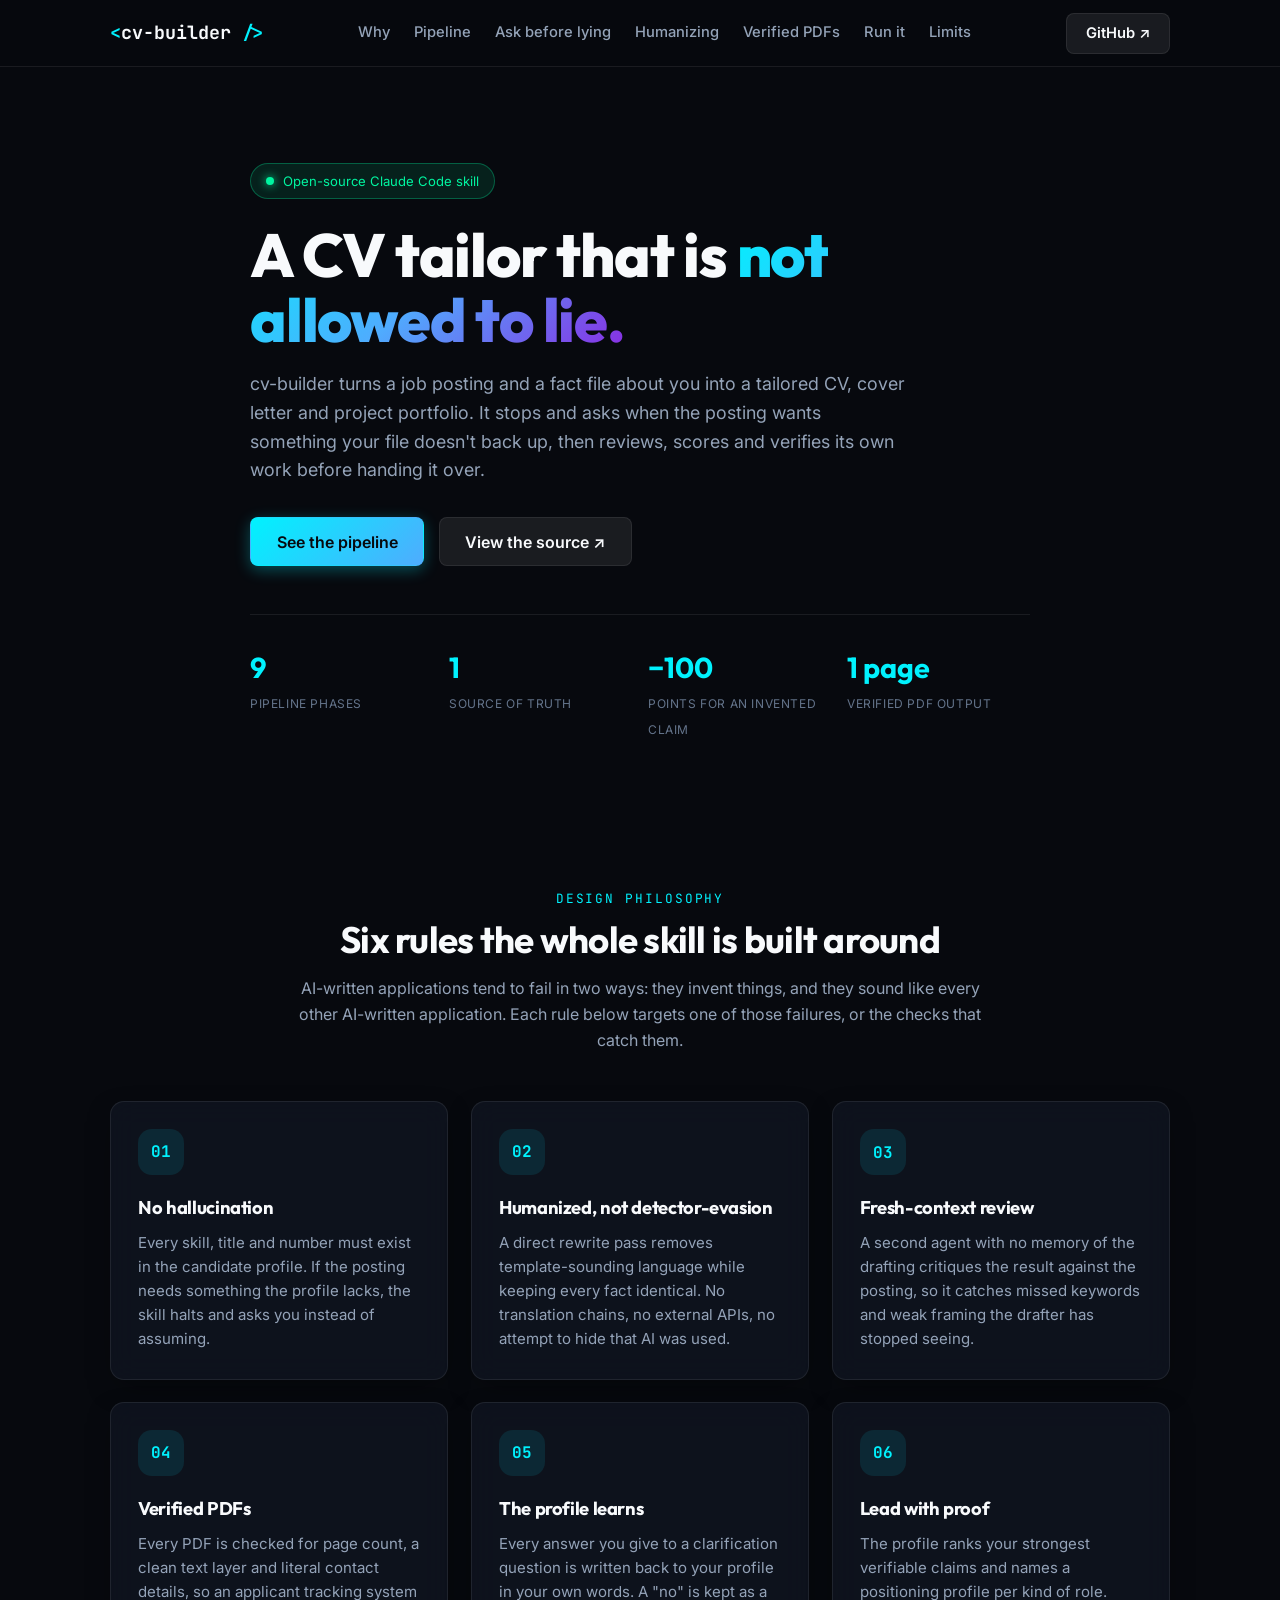
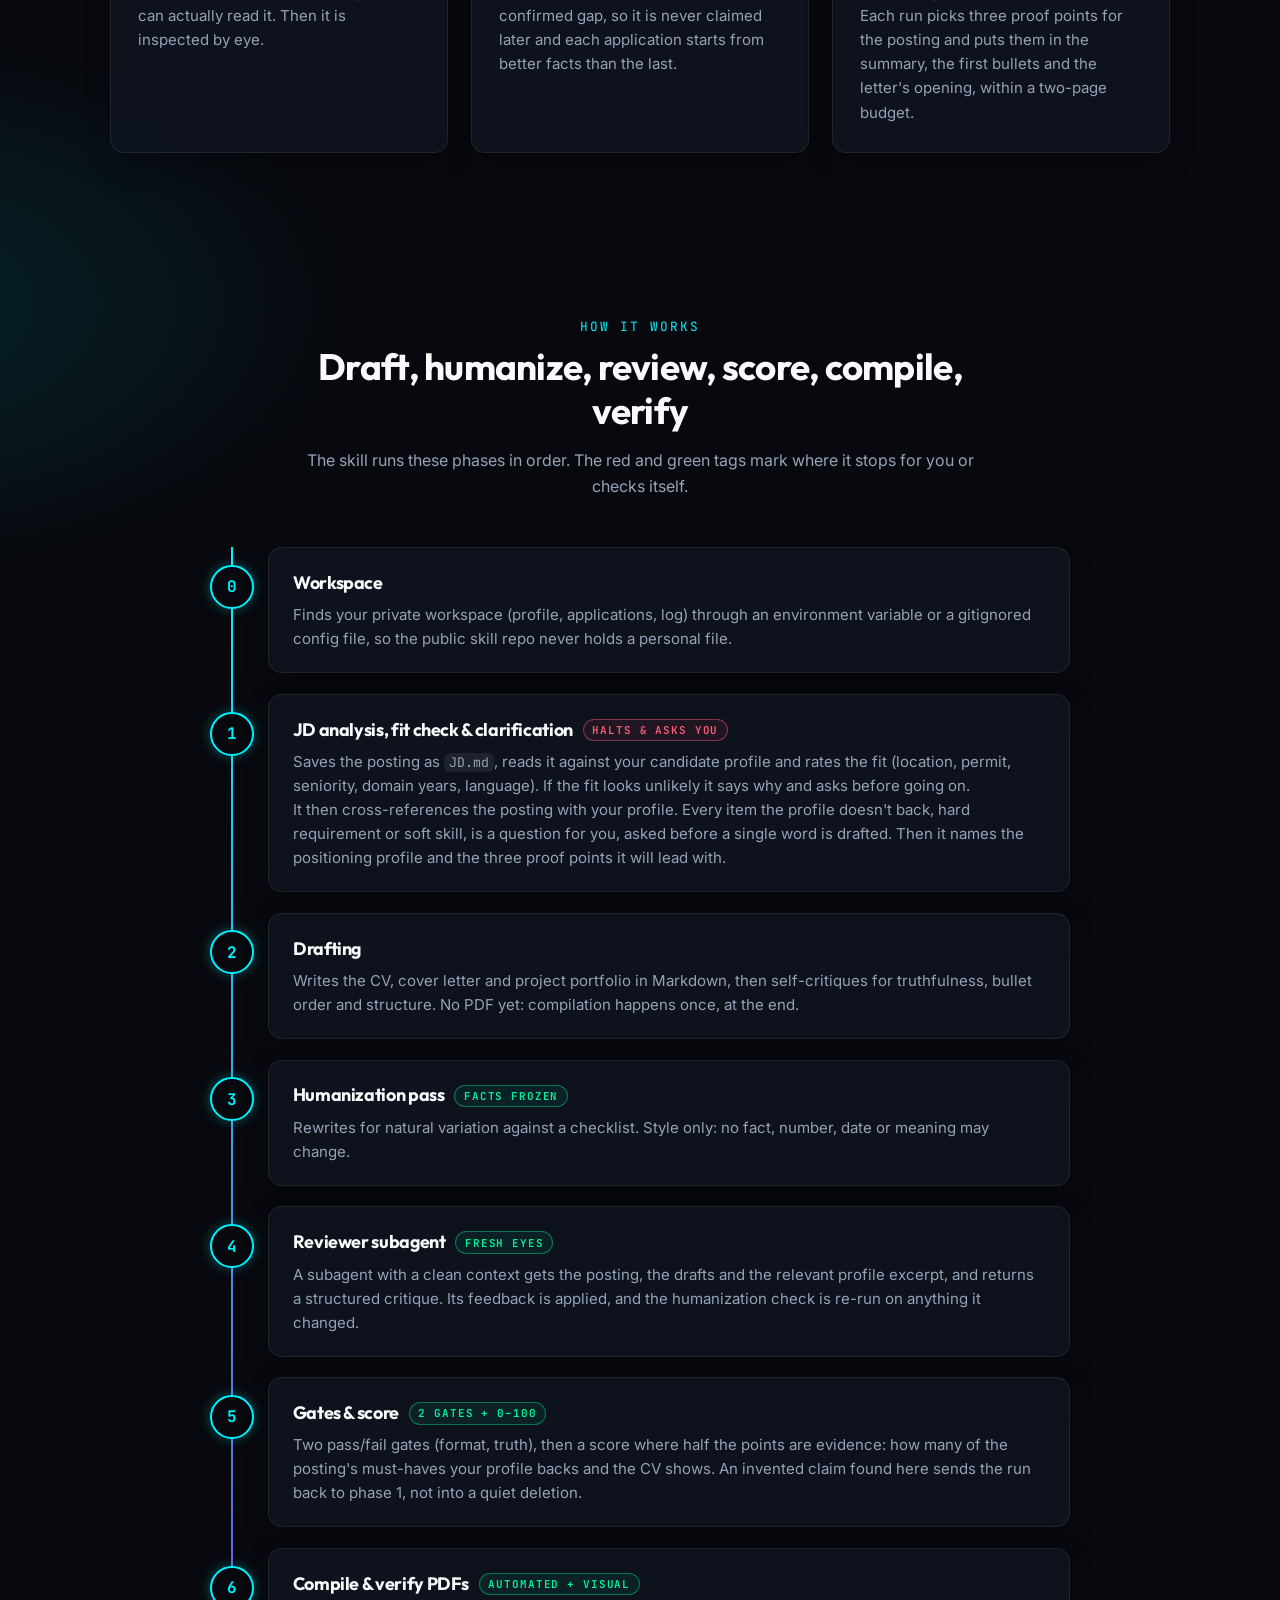
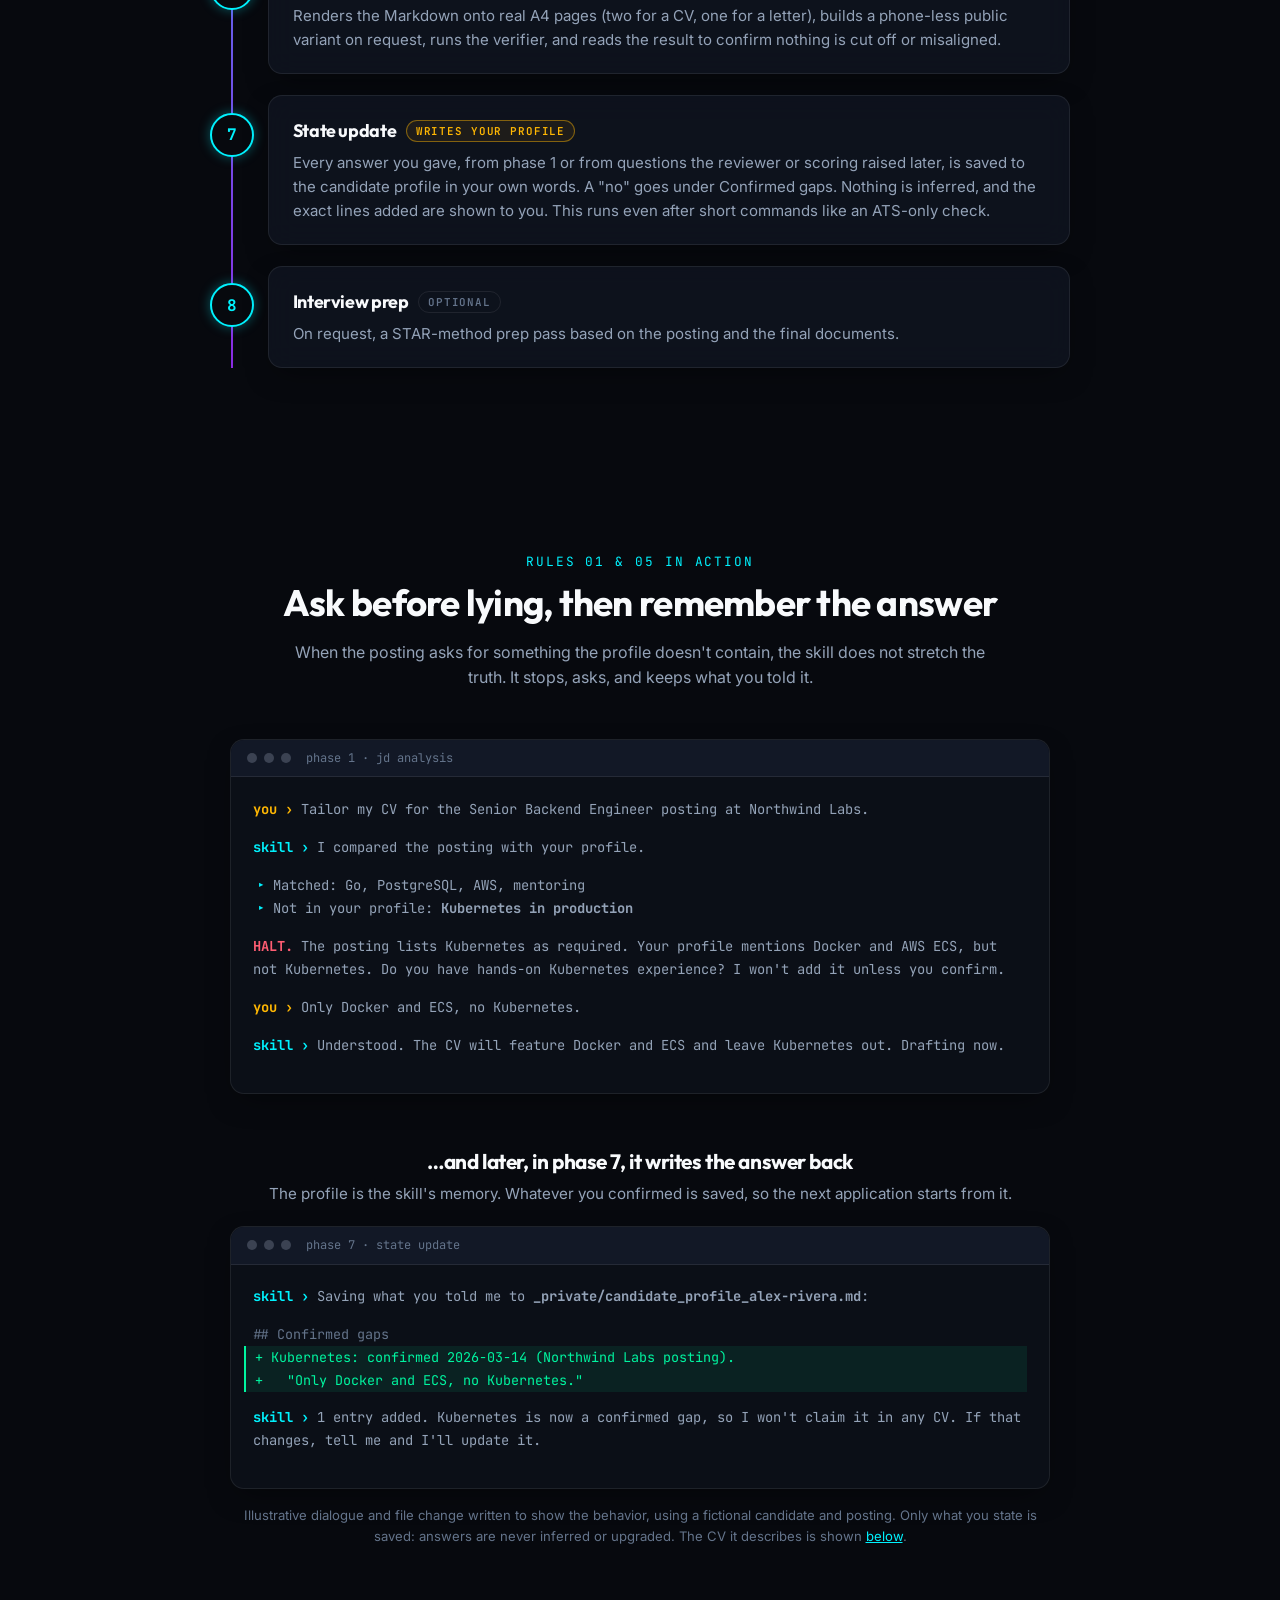
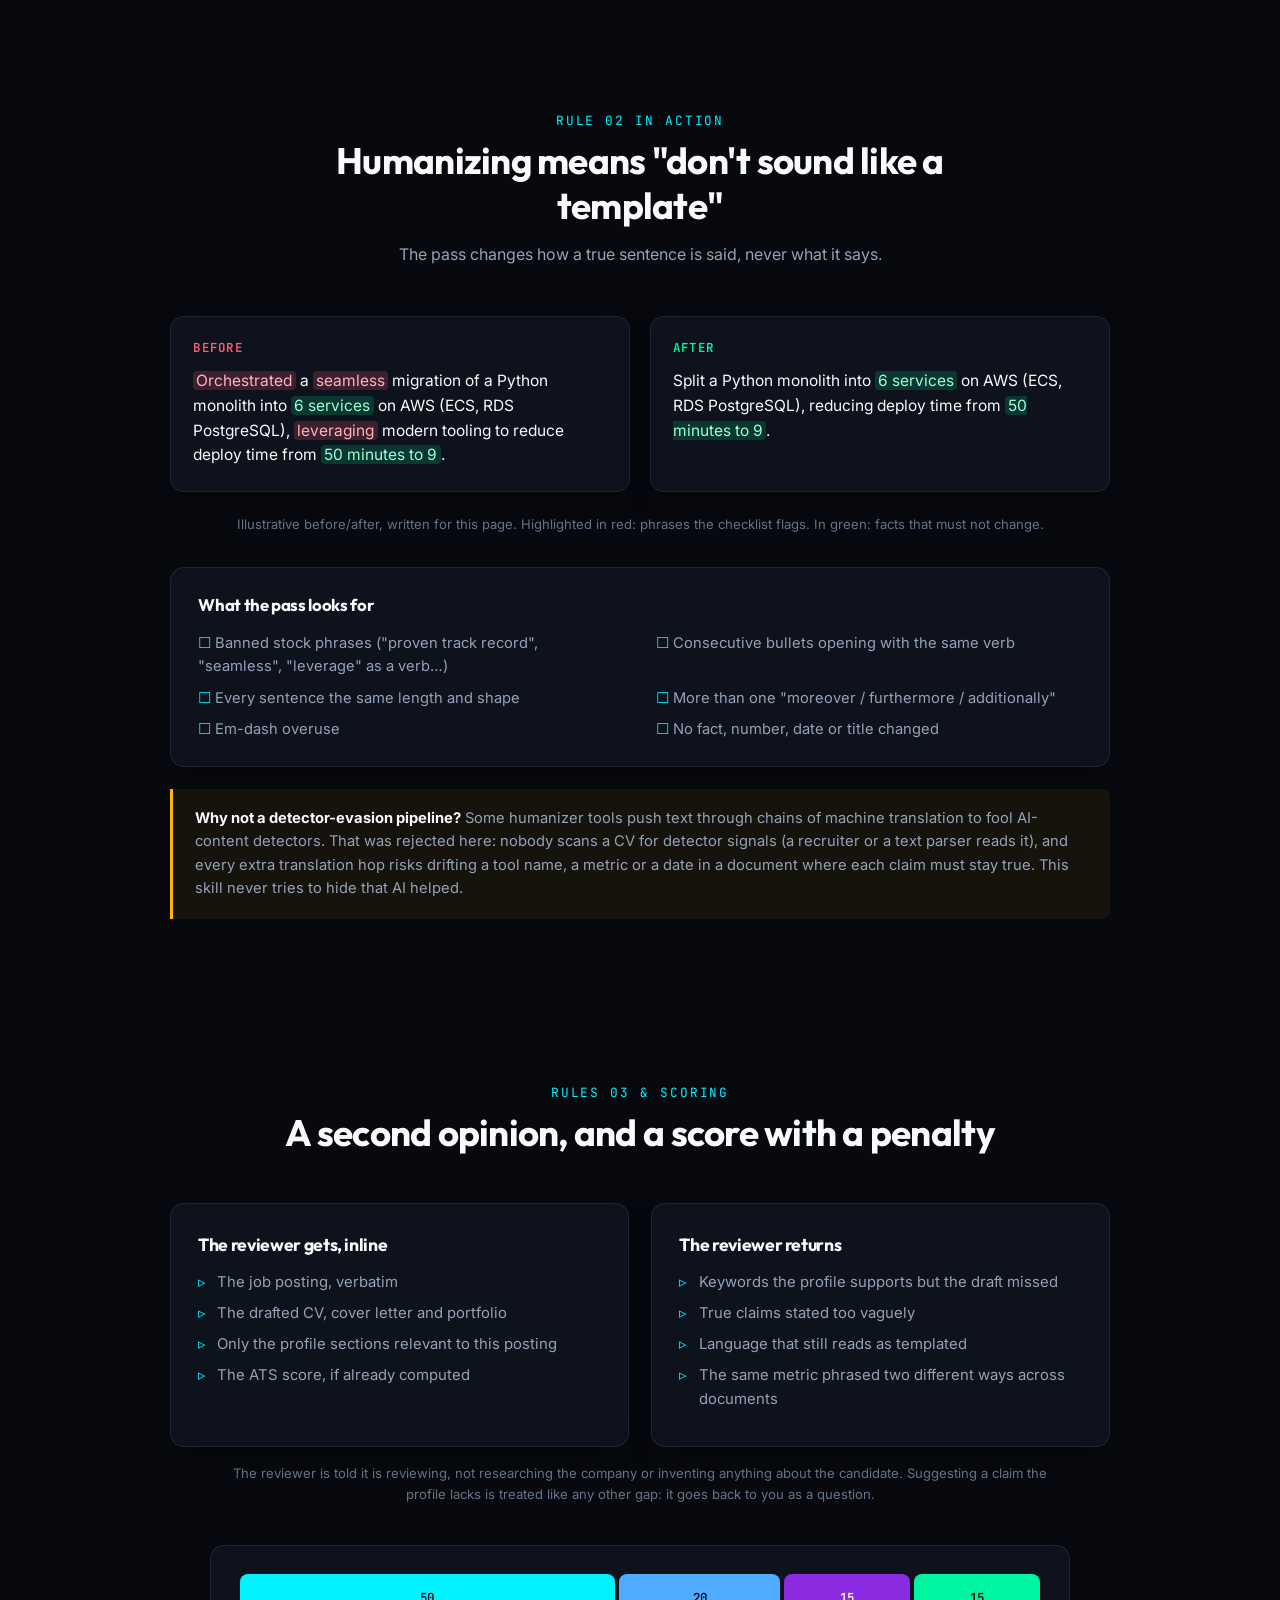
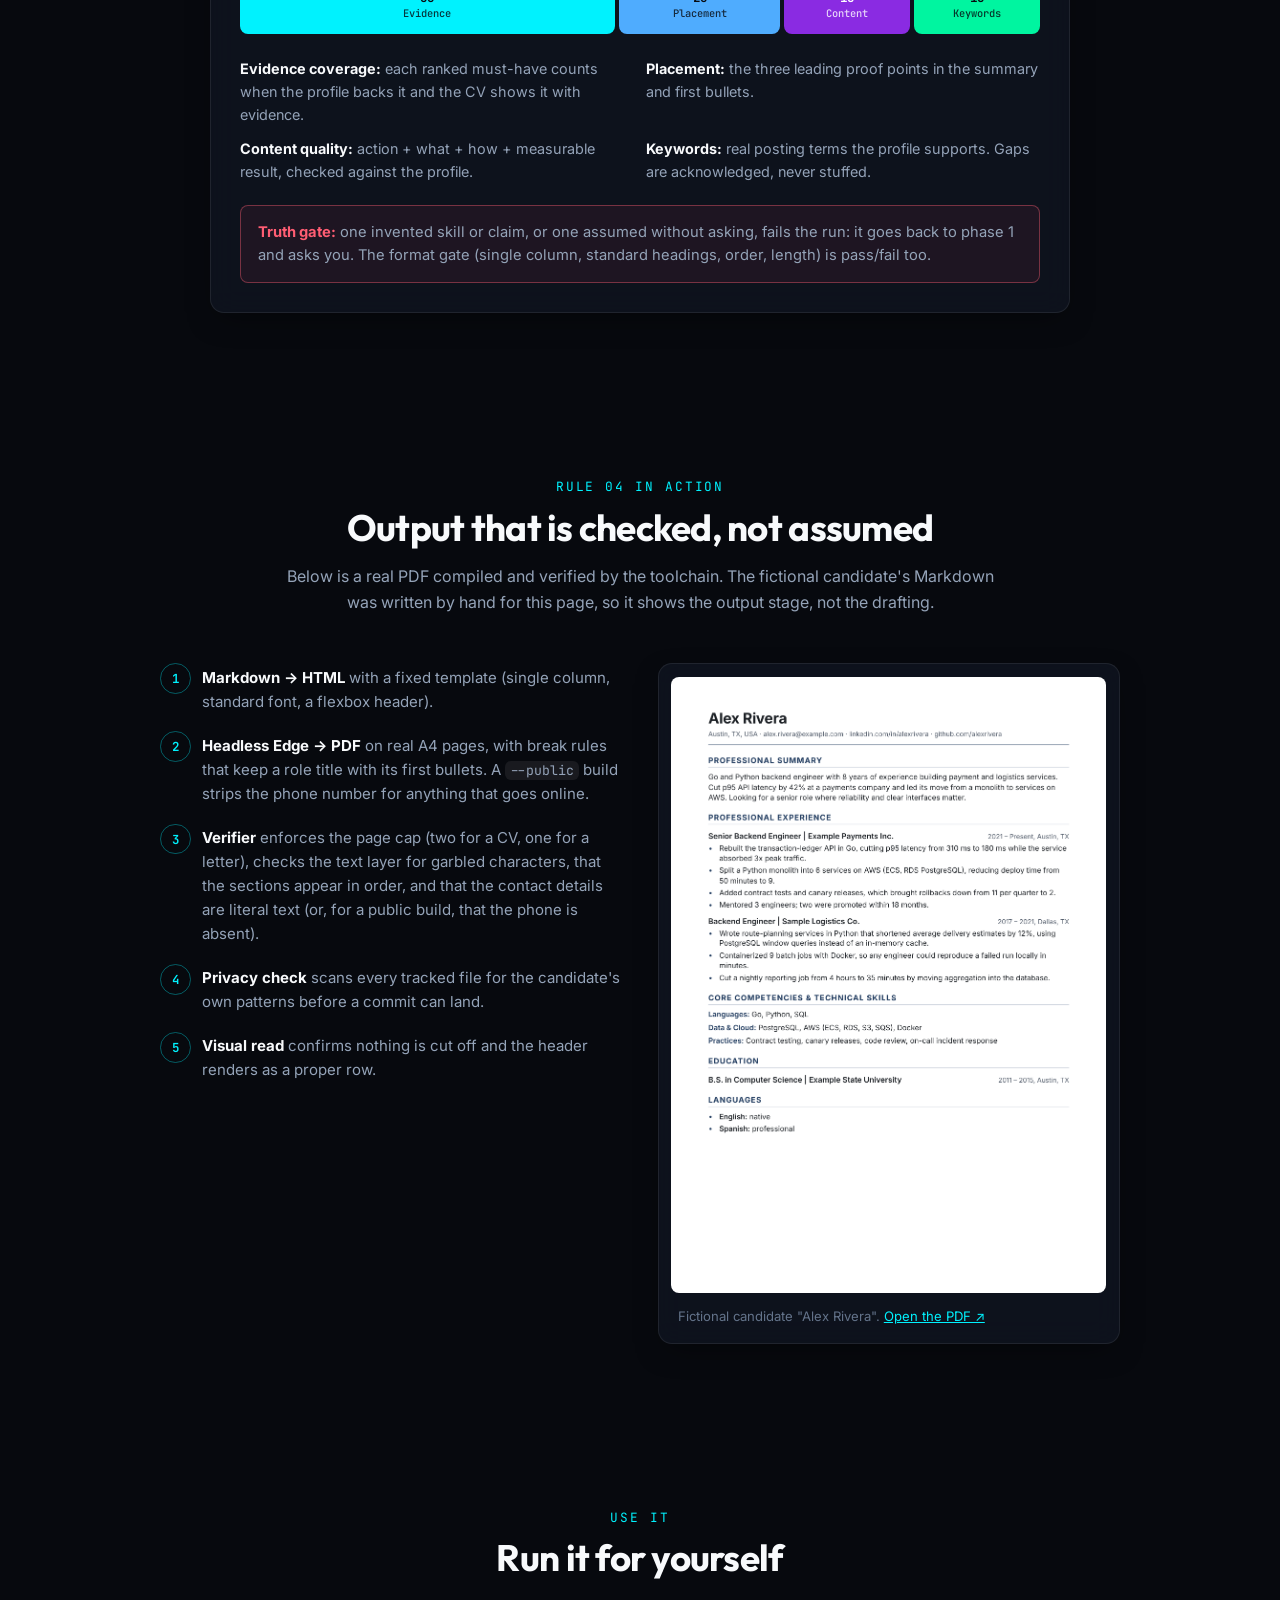
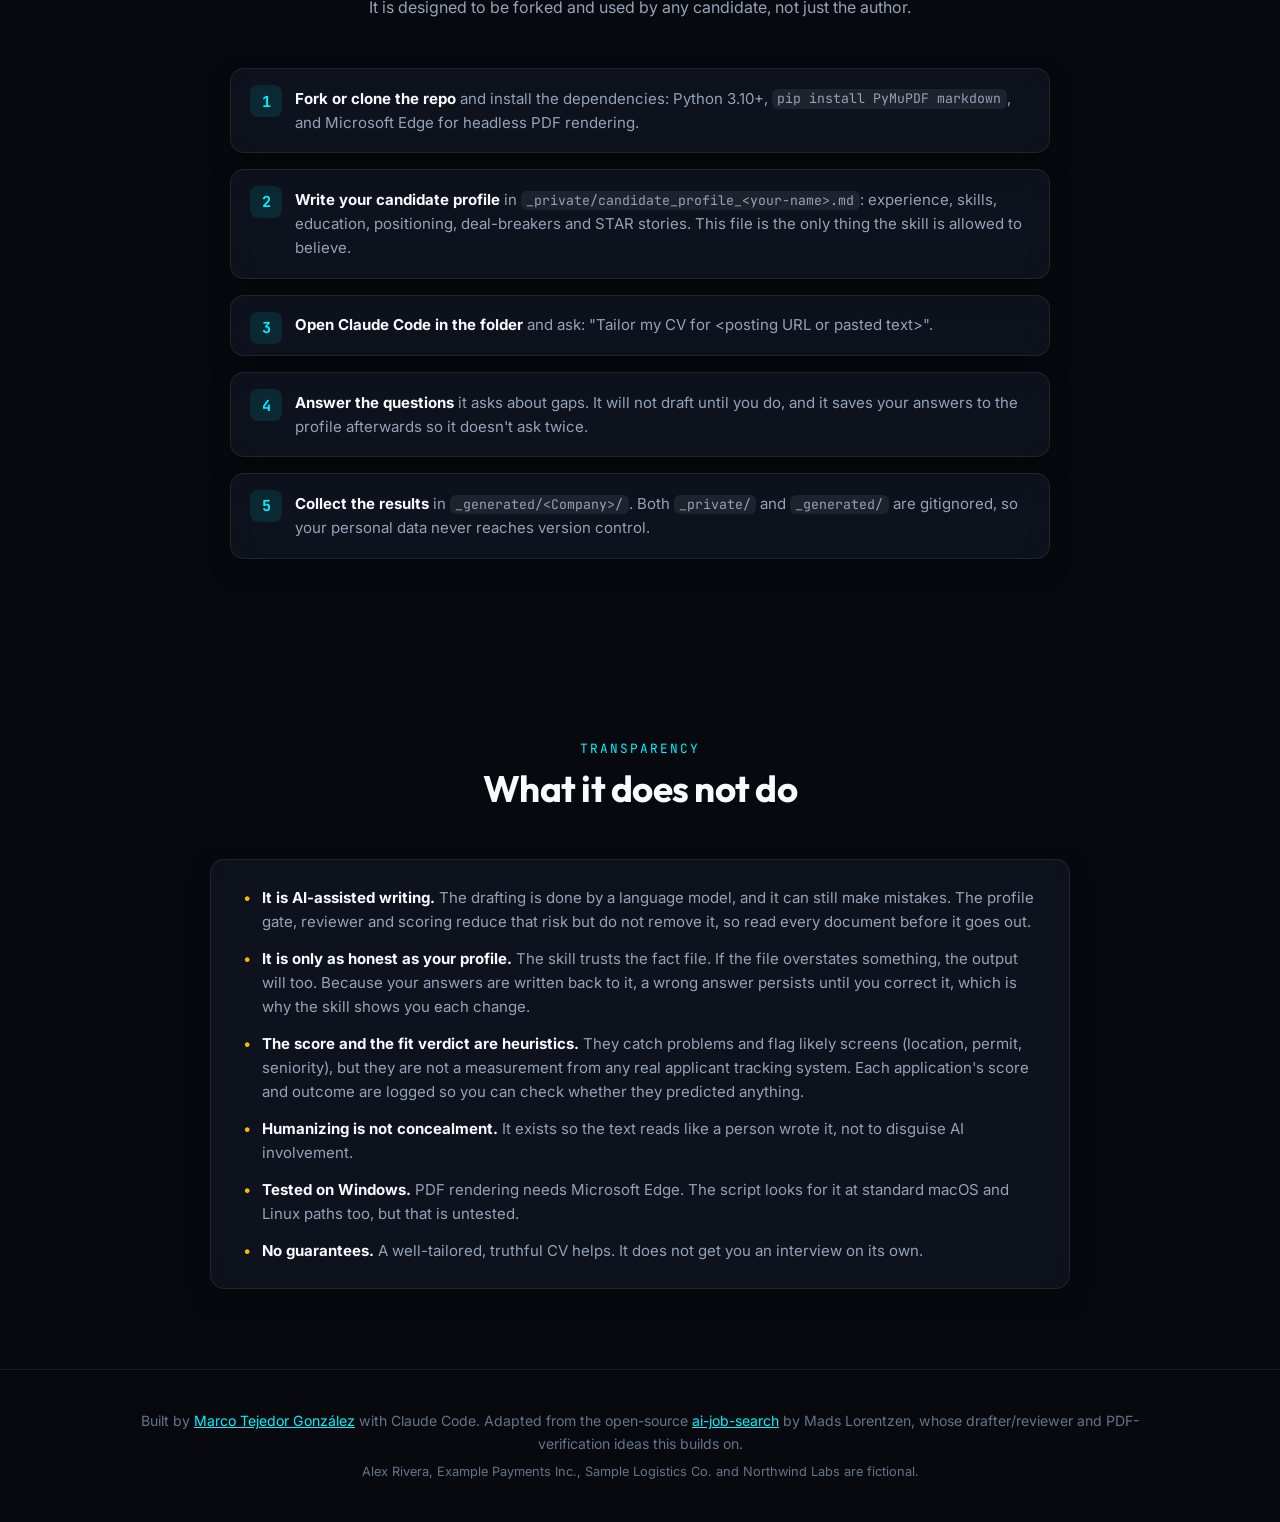
==== commit 9dee583e: "feat(skill): fit check, saved JD, pass/fail gates and evidence-coverage score Phase 1 saves JD.md an" ====
--- a/site/index.html
+++ b/site/index.html
@@ -112,8 +112,9 @@
                     <li class="step">
                         <span class="step-num">1</span>
                         <div class="glass-card step-card">
-                            <h3>JD analysis &amp; mandatory clarification <span class="gate gate-stop">Halts &amp; asks you</span></h3>
-                            <p>Reads the posting and your candidate profile, then cross-references them. Every item the profile doesn't back, hard requirement or soft skill, is a question for you, asked before a single word is drafted. Then it names the positioning profile and the three proof points it will lead with.</p>
+                            <h3>JD analysis, fit check &amp; clarification <span class="gate gate-stop">Halts &amp; asks you</span></h3>
+                            <p>Saves the posting as <code>JD.md</code>, reads it against your candidate profile and rates the fit (location, permit, seniority, domain years, language). If the fit looks unlikely it says why and asks before going on.</p>
+                            <p>It then cross-references the posting with your profile. Every item the profile doesn't back, hard requirement or soft skill, is a question for you, asked before a single word is drafted. Then it names the positioning profile and the three proof points it will lead with.</p>
                         </div>
                     </li>
                     <li class="step">
@@ -140,8 +141,8 @@
                     <li class="step">
                         <span class="step-num">5</span>
                         <div class="glass-card step-card">
-                            <h3>ATS scoring <span class="gate gate-check">0–100 rubric</span></h3>
-                            <p>Scores the final Markdown against a rubric for formatting, structure, content quality and keywords. An invented claim found here sends the run back to phase 1, not into a quiet deletion.</p>
+                            <h3>Gates &amp; score <span class="gate gate-check">2 gates + 0–100</span></h3>
+                            <p>Two pass/fail gates (format, truth), then a score where half the points are evidence: how many of the posting's must-haves your profile backs and the CV shows. An invented claim found here sends the run back to phase 1, not into a quiet deletion.</p>
                         </div>
                     </li>
                     <li class="step">
@@ -266,19 +267,19 @@
                 <p class="caption">The reviewer is told it is reviewing, not researching the company or inventing anything about the candidate. Suggesting a claim the profile lacks is treated like any other gap: it goes back to you as a question.</p>
 
                 <div class="glass-card ats" style="margin-top: 2.5rem;">
-                    <div class="ats-bar" role="img" aria-label="Rubric split: formatting 30, structure 20, content quality 30, keywords 20">
-                        <div class="ats-seg" style="flex: 30; background: var(--accent-cyan);">30<small>Formatting</small></div>
-                        <div class="ats-seg" style="flex: 20; background: var(--accent-blue);">20<small>Structure</small></div>
-                        <div class="ats-seg" style="flex: 30; background: var(--accent-violet); color: #fff;">30<small>Content</small></div>
-                        <div class="ats-seg" style="flex: 20; background: var(--accent-emerald);">20<small>Keywords</small></div>
+                    <div class="ats-bar" role="img" aria-label="Score split: evidence coverage 50, placement 20, content quality 15, keywords 15">
+                        <div class="ats-seg" style="flex: 50; background: var(--accent-cyan);">50<small>Evidence</small></div>
+                        <div class="ats-seg" style="flex: 20; background: var(--accent-blue);">20<small>Placement</small></div>
+                        <div class="ats-seg" style="flex: 15; background: var(--accent-violet); color: #fff;">15<small>Content</small></div>
+                        <div class="ats-seg" style="flex: 15; background: var(--accent-emerald);">15<small>Keywords</small></div>
                     </div>
                     <div class="ats-legend">
-                        <div><strong>Formatting:</strong> single column, standard fonts, clean structure.</div>
-                        <div><strong>Structure:</strong> standard headers in a fixed order, skills after experience.</div>
+                        <div><strong>Evidence coverage:</strong> each ranked must-have counts when the profile backs it and the CV shows it with evidence.</div>
+                        <div><strong>Placement:</strong> the three leading proof points in the summary and first bullets.</div>
                         <div><strong>Content quality:</strong> action + what + how + measurable result, checked against the profile.</div>
                         <div><strong>Keywords:</strong> real posting terms the profile supports. Gaps are acknowledged, never stuffed.</div>
                     </div>
-                    <div class="penalty"><strong>−100 points</strong> for any invented skill or claim, or for assuming one without asking. It is an automatic fail: the run goes back to phase 1 and asks you.</div>
+                    <div class="penalty"><strong>Truth gate:</strong> one invented skill or claim, or one assumed without asking, fails the run: it goes back to phase 1 and asks you. The format gate (single column, standard headings, order, length) is pass/fail too.</div>
                 </div>
             </div>
         </section>
@@ -333,7 +334,7 @@
                     <ul>
                         <li><strong>It is AI-assisted writing.</strong> The drafting is done by a language model, and it can still make mistakes. The profile gate, reviewer and scoring reduce that risk but do not remove it, so read every document before it goes out.</li>
                         <li><strong>It is only as honest as your profile.</strong> The skill trusts the fact file. If the file overstates something, the output will too. Because your answers are written back to it, a wrong answer persists until you correct it, which is why the skill shows you each change.</li>
-                        <li><strong>The ATS score is a heuristic.</strong> It is a rubric for catching formatting and content problems, not a measurement from any real applicant tracking system.</li>
+                        <li><strong>The score and the fit verdict are heuristics.</strong> They catch problems and flag likely screens (location, permit, seniority), but they are not a measurement from any real applicant tracking system. Each application's score and outcome are logged so you can check whether they predicted anything.</li>
                         <li><strong>Humanizing is not concealment.</strong> It exists so the text reads like a person wrote it, not to disguise AI involvement.</li>
                         <li><strong>Tested on Windows.</strong> PDF rendering needs Microsoft Edge. The script looks for it at standard macOS and Linux paths too, but that is untested.</li>
                         <li><strong>No guarantees.</strong> A well-tailored, truthful CV helps. It does not get you an interview on its own.</li>
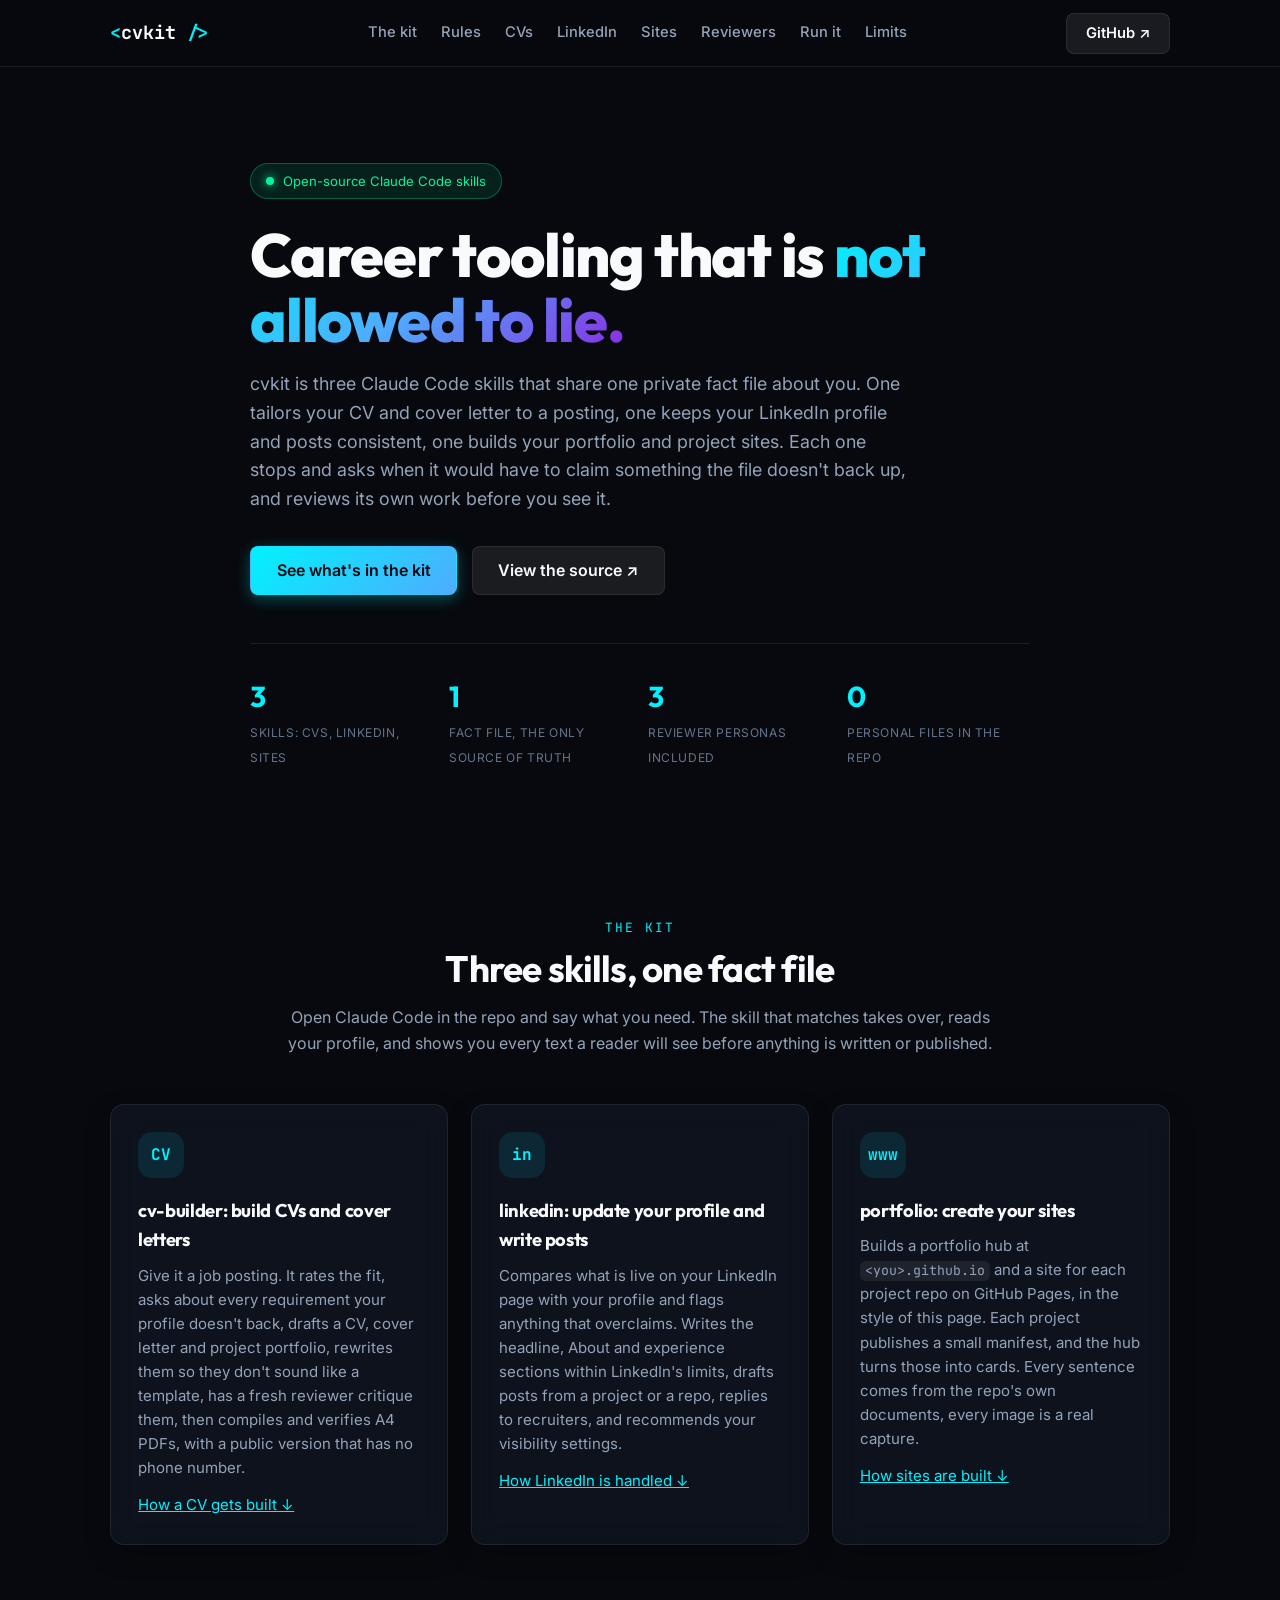
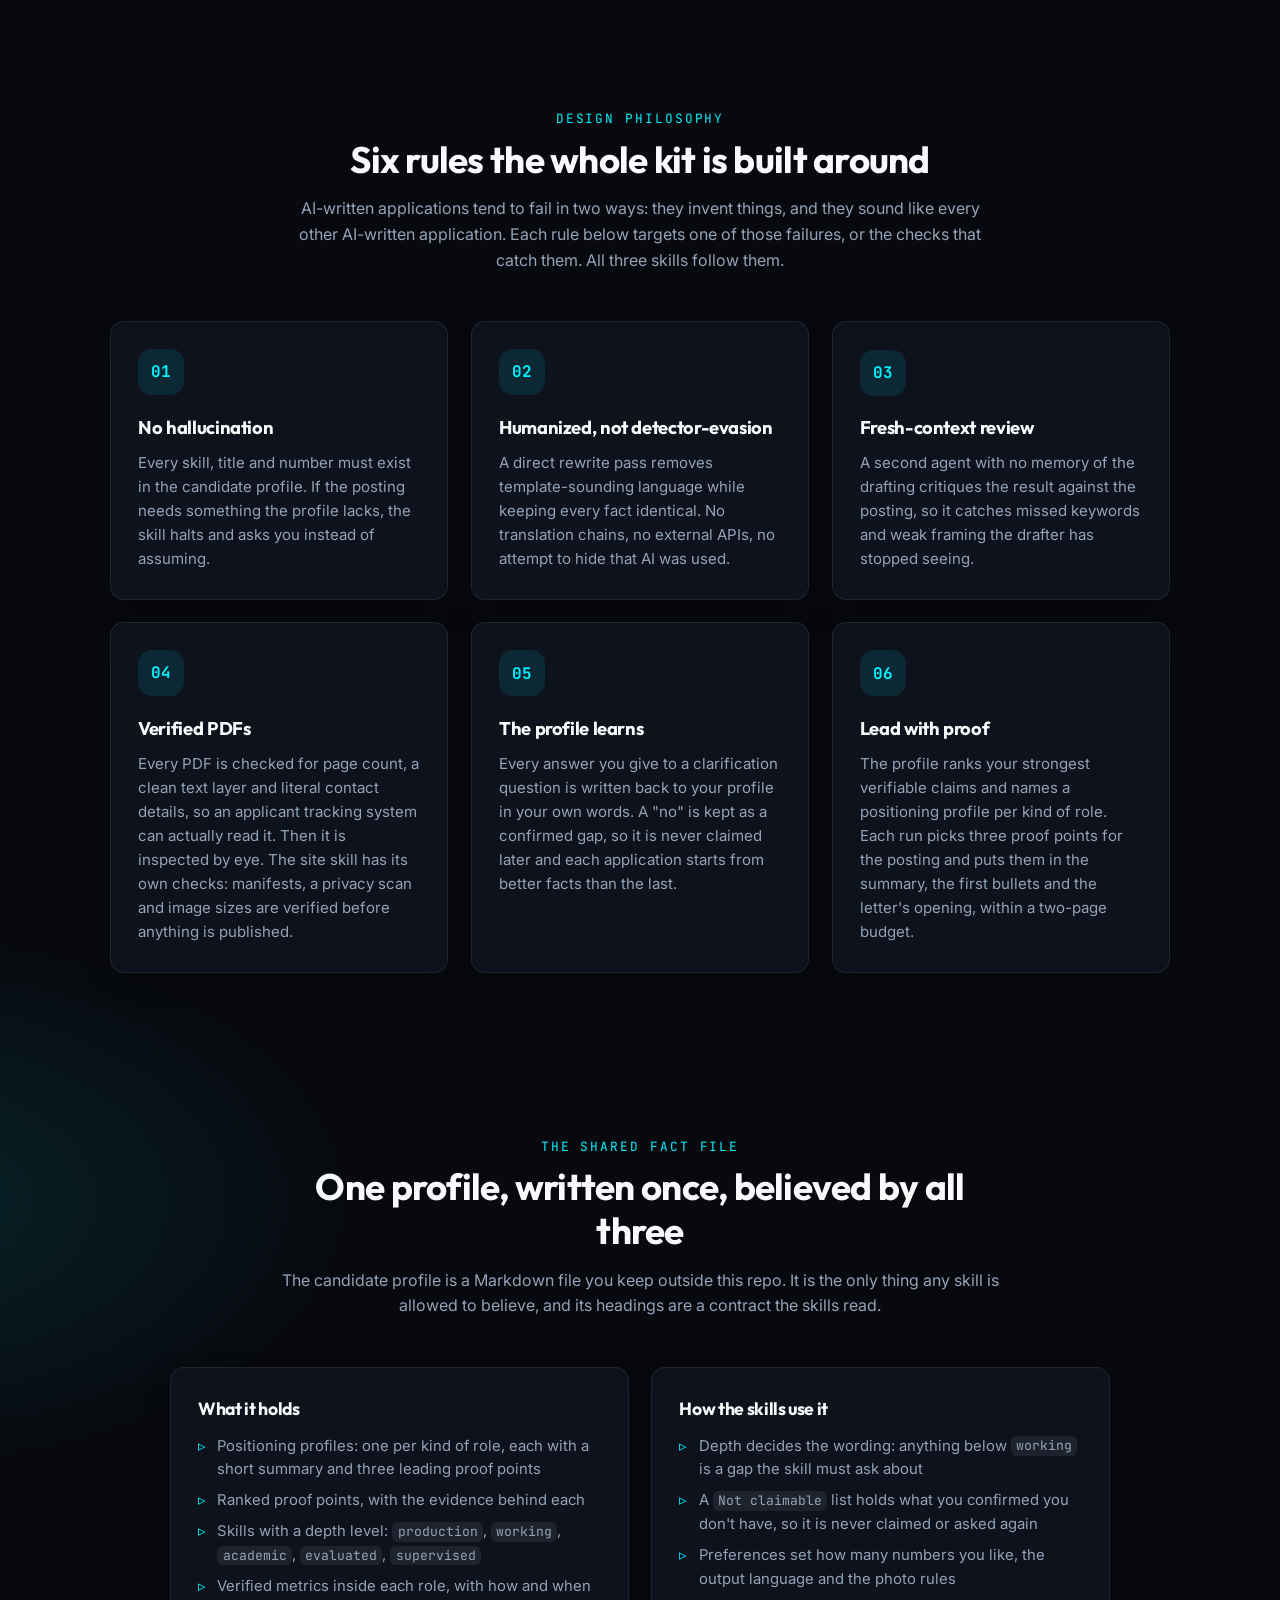
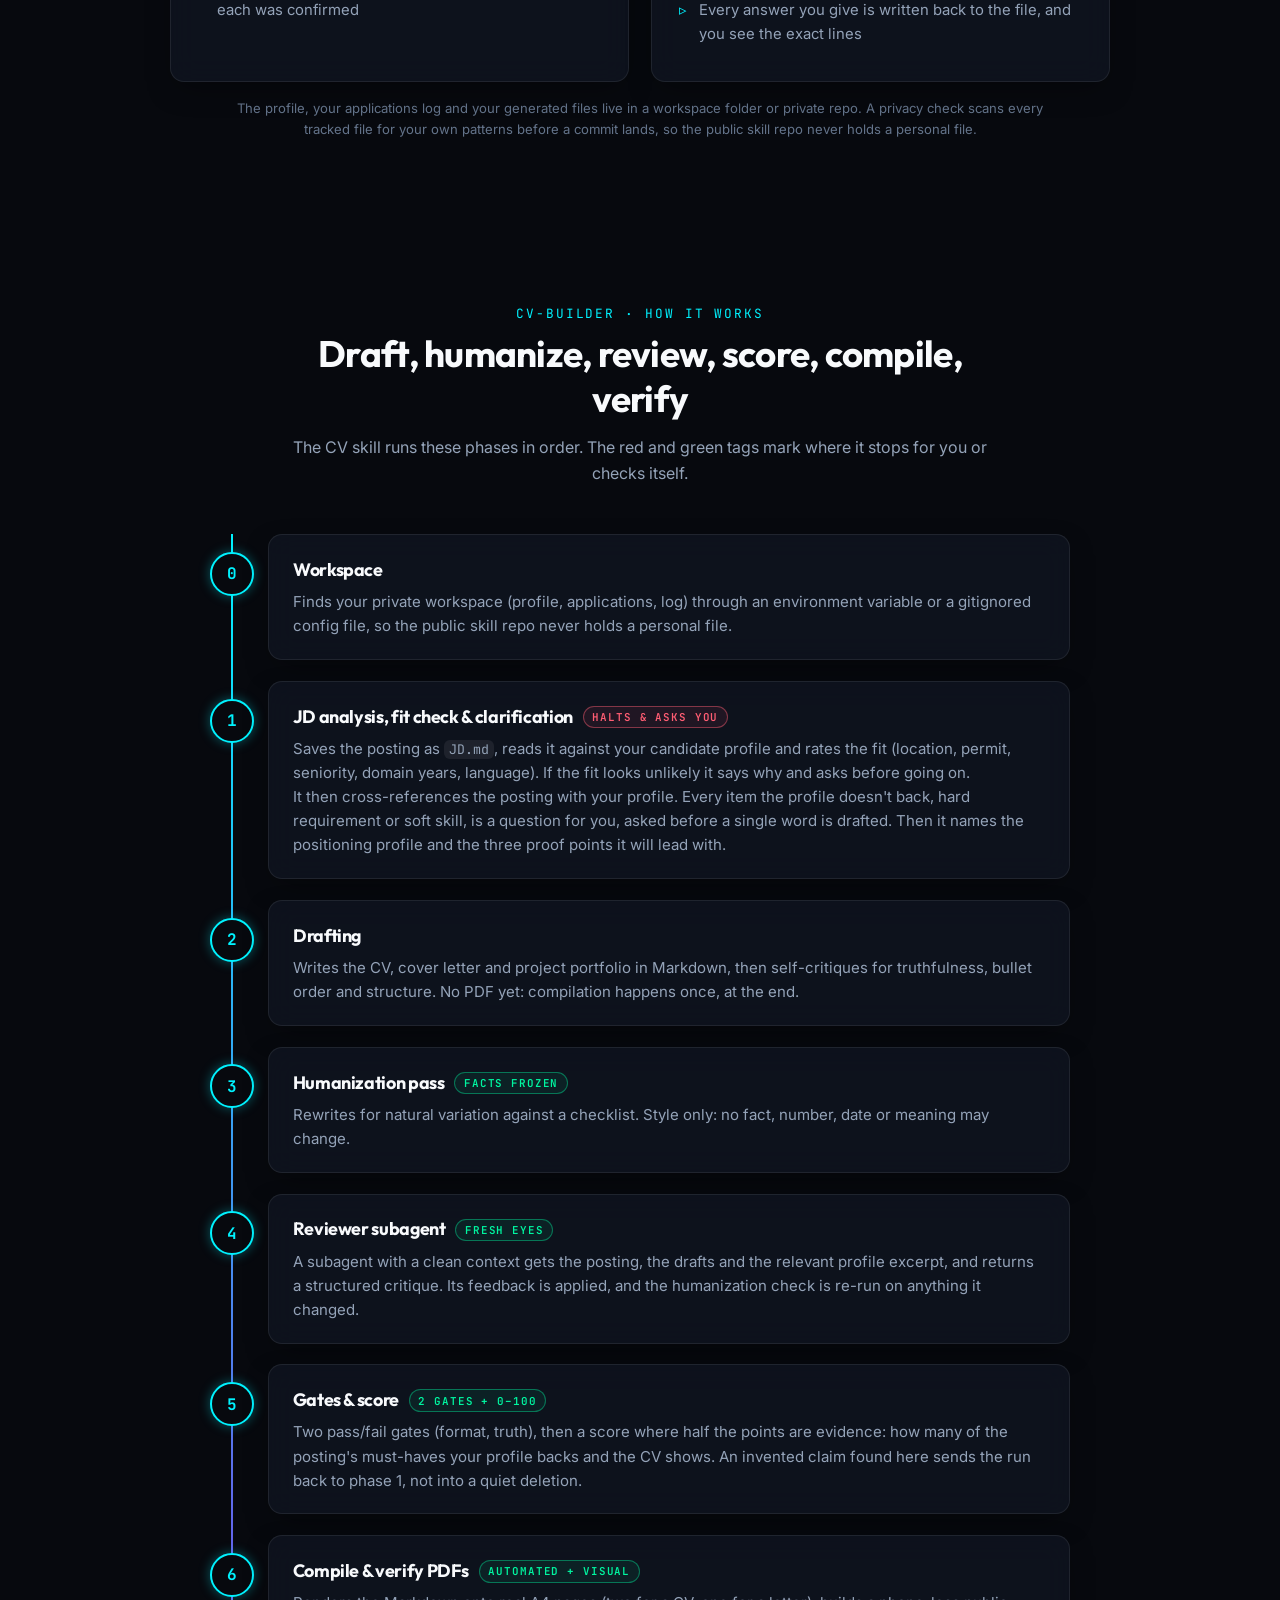
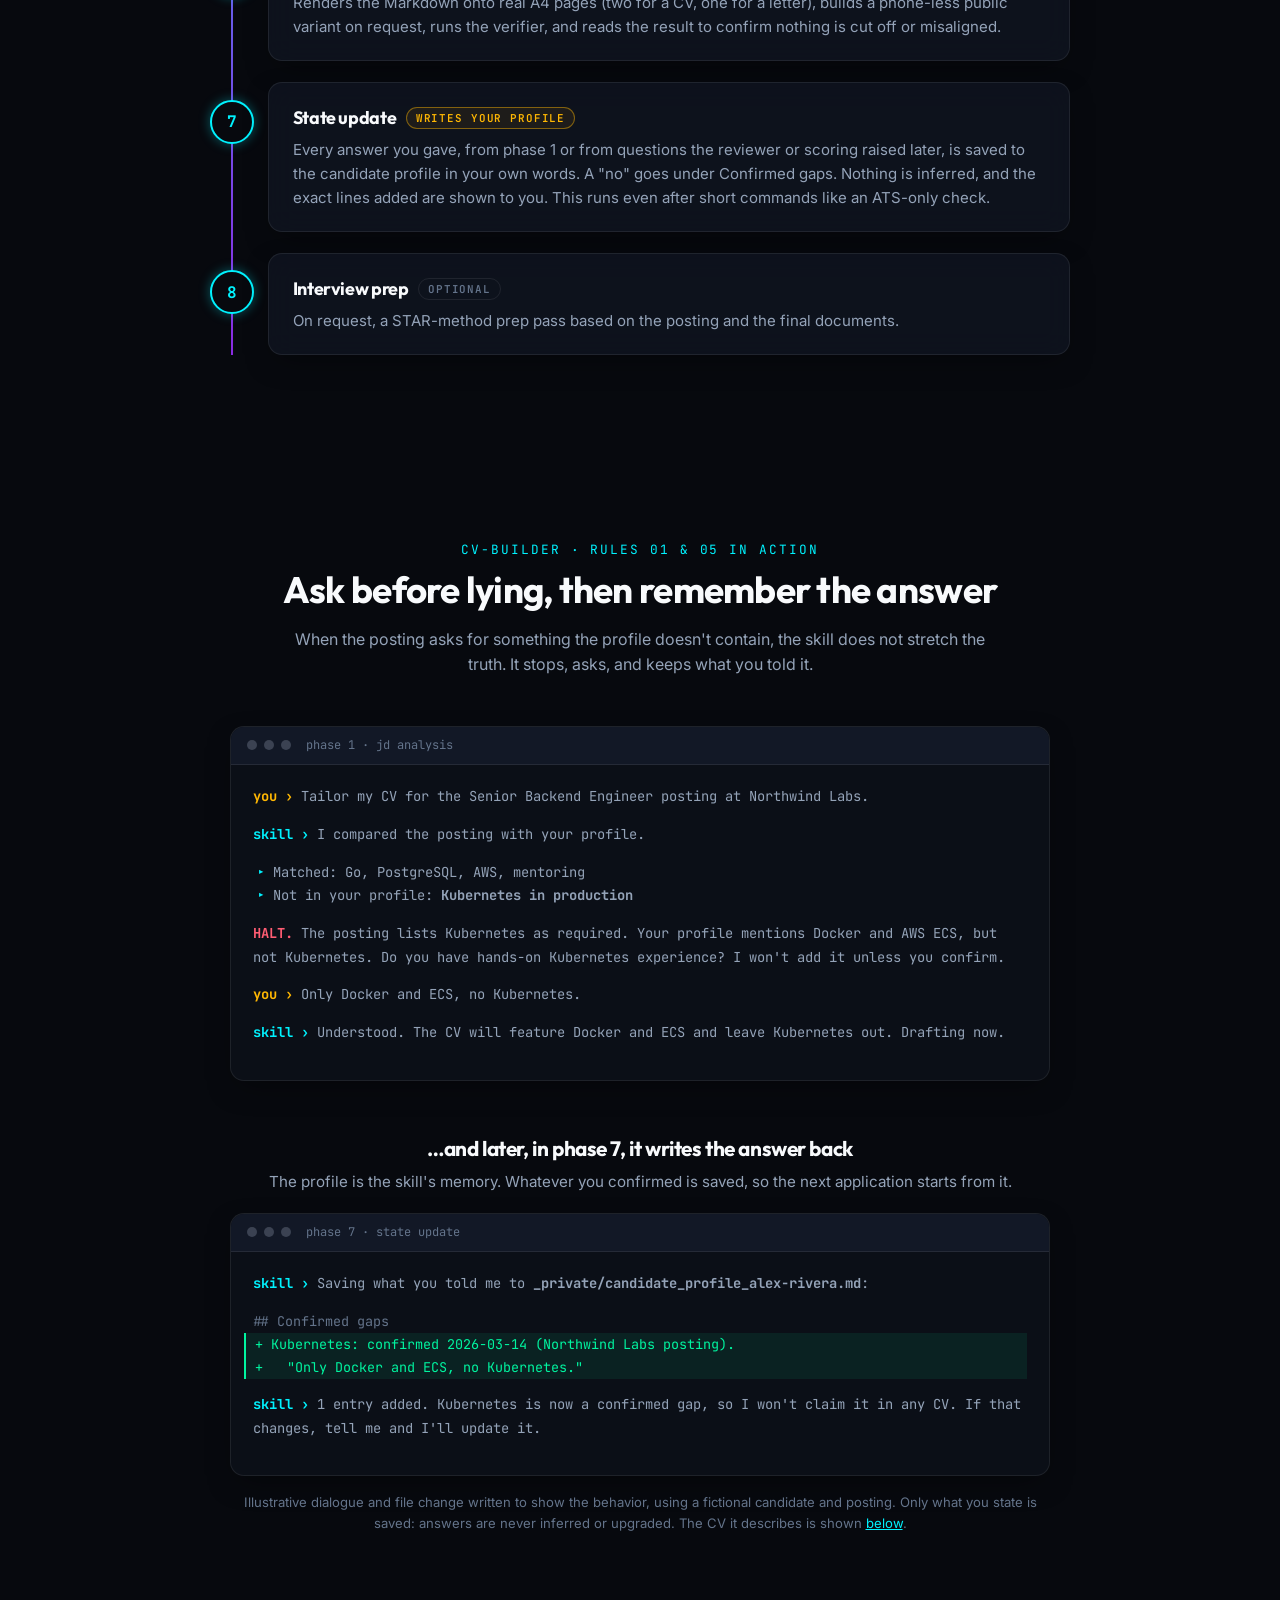
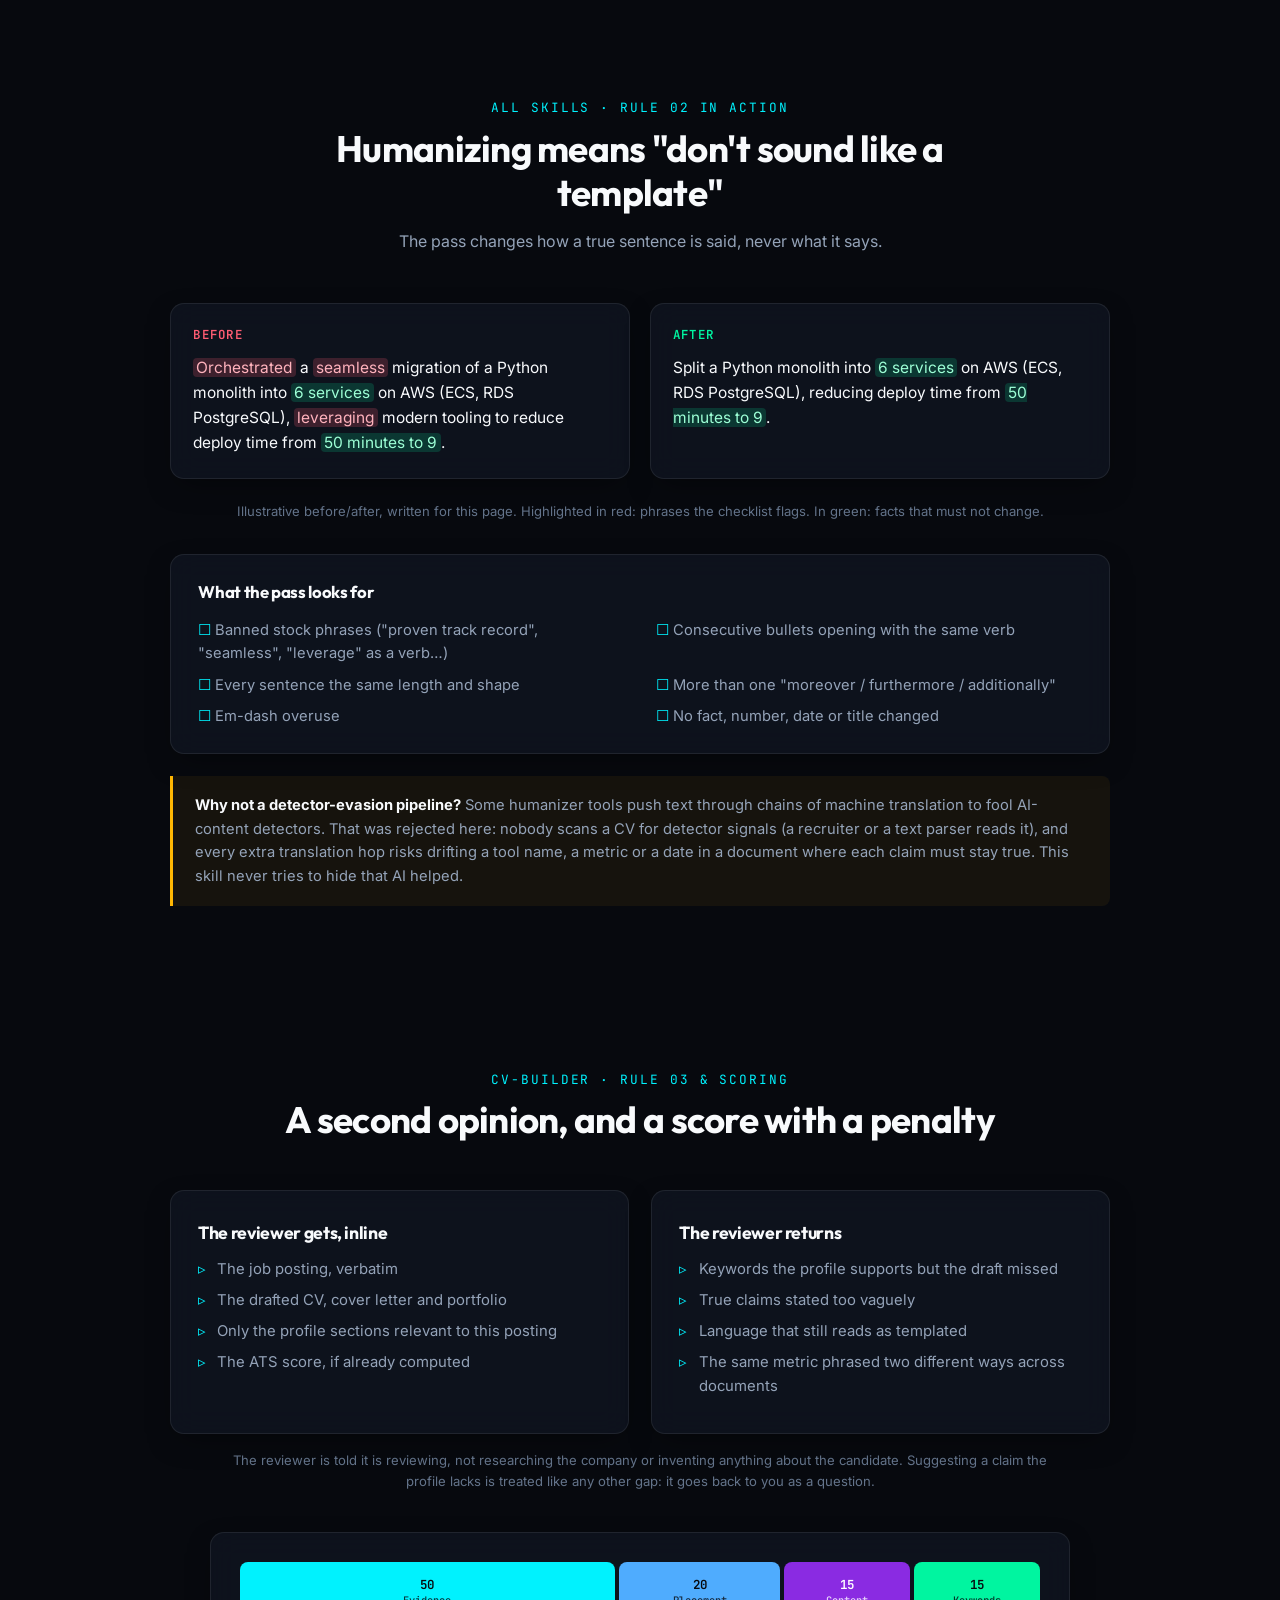
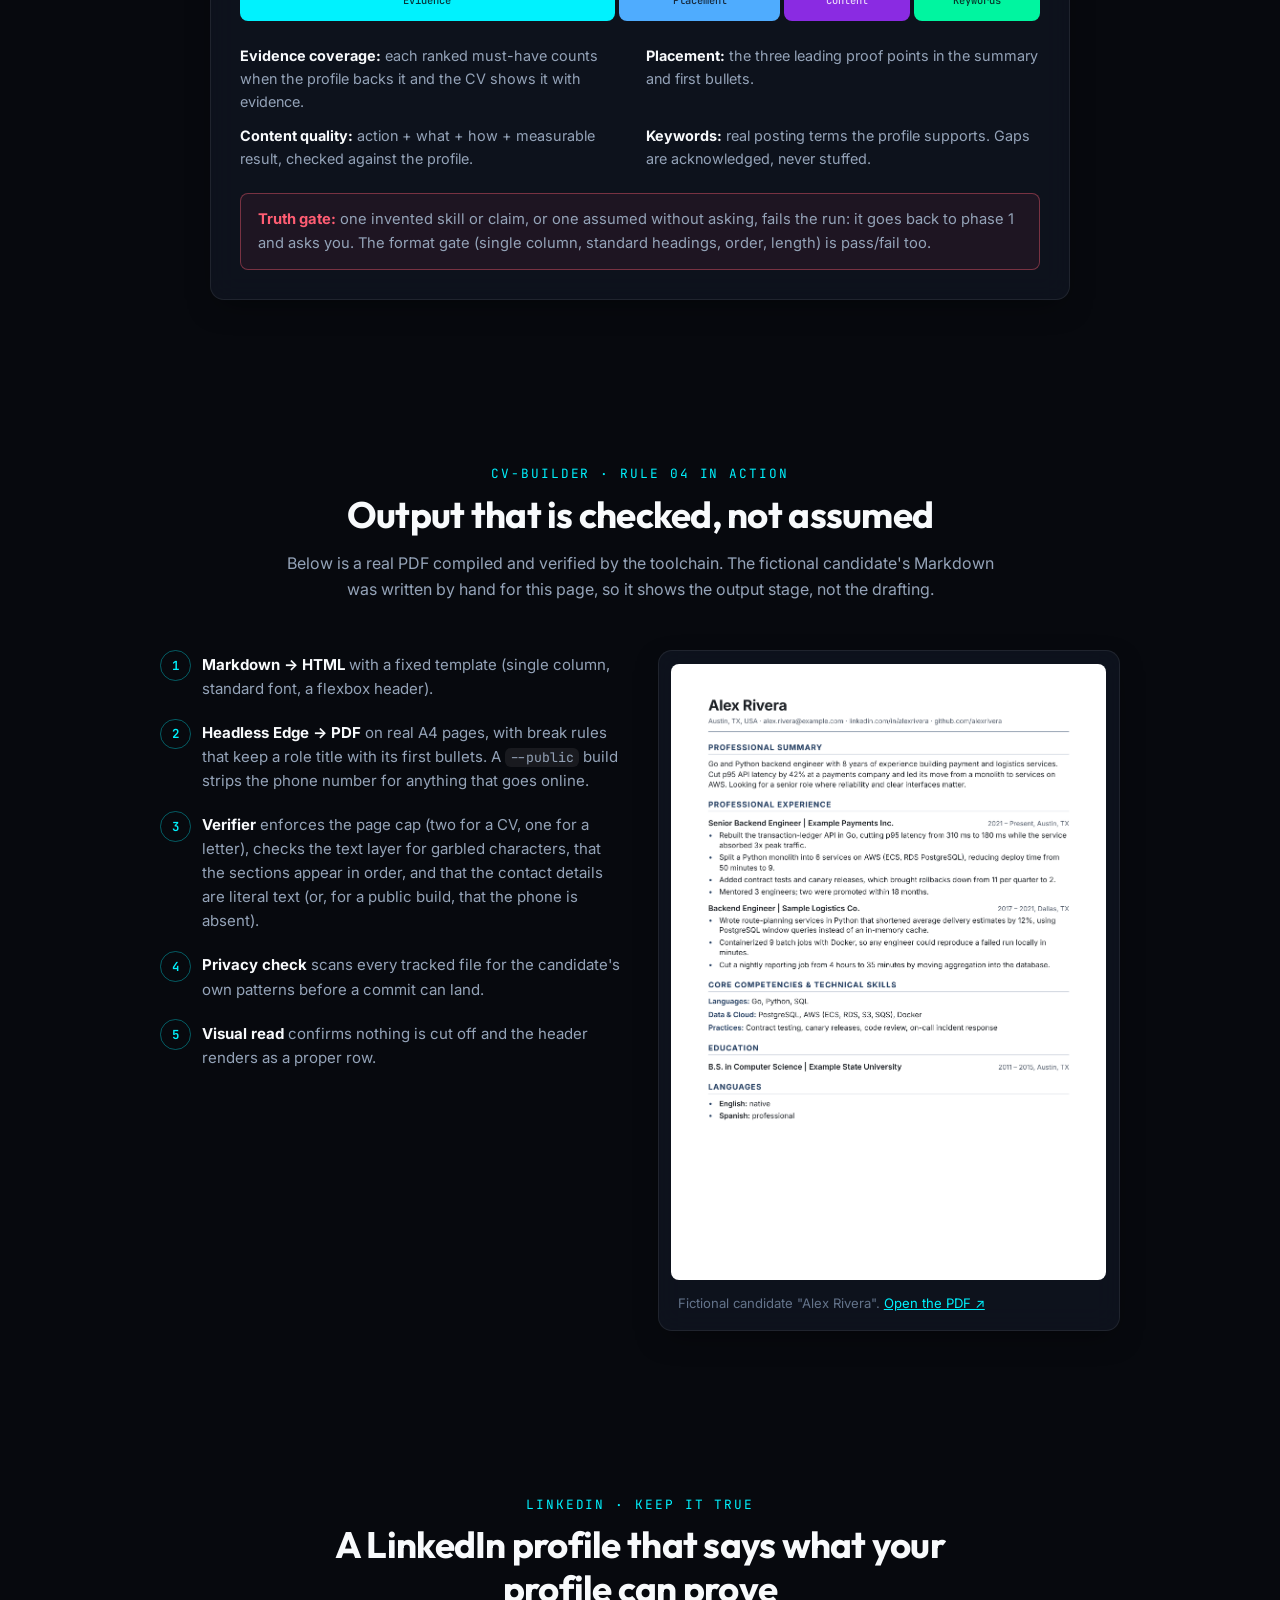
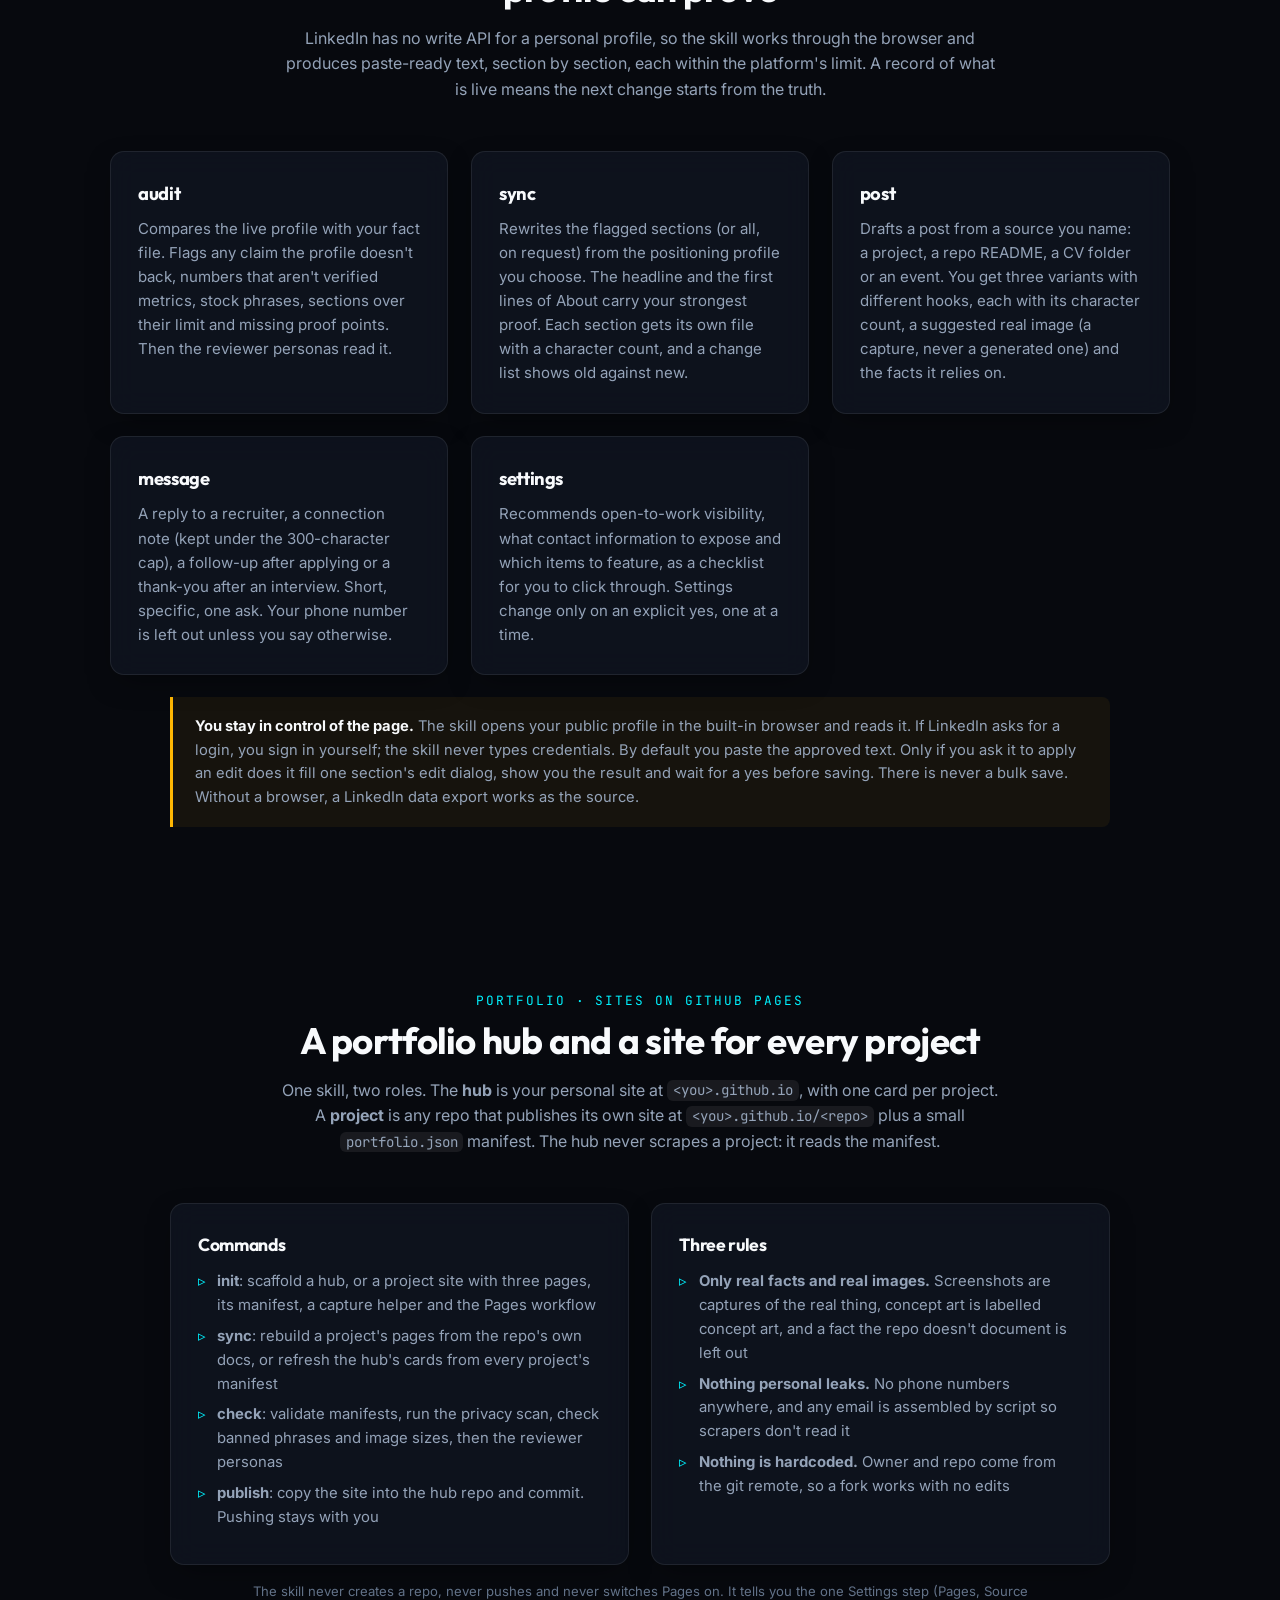
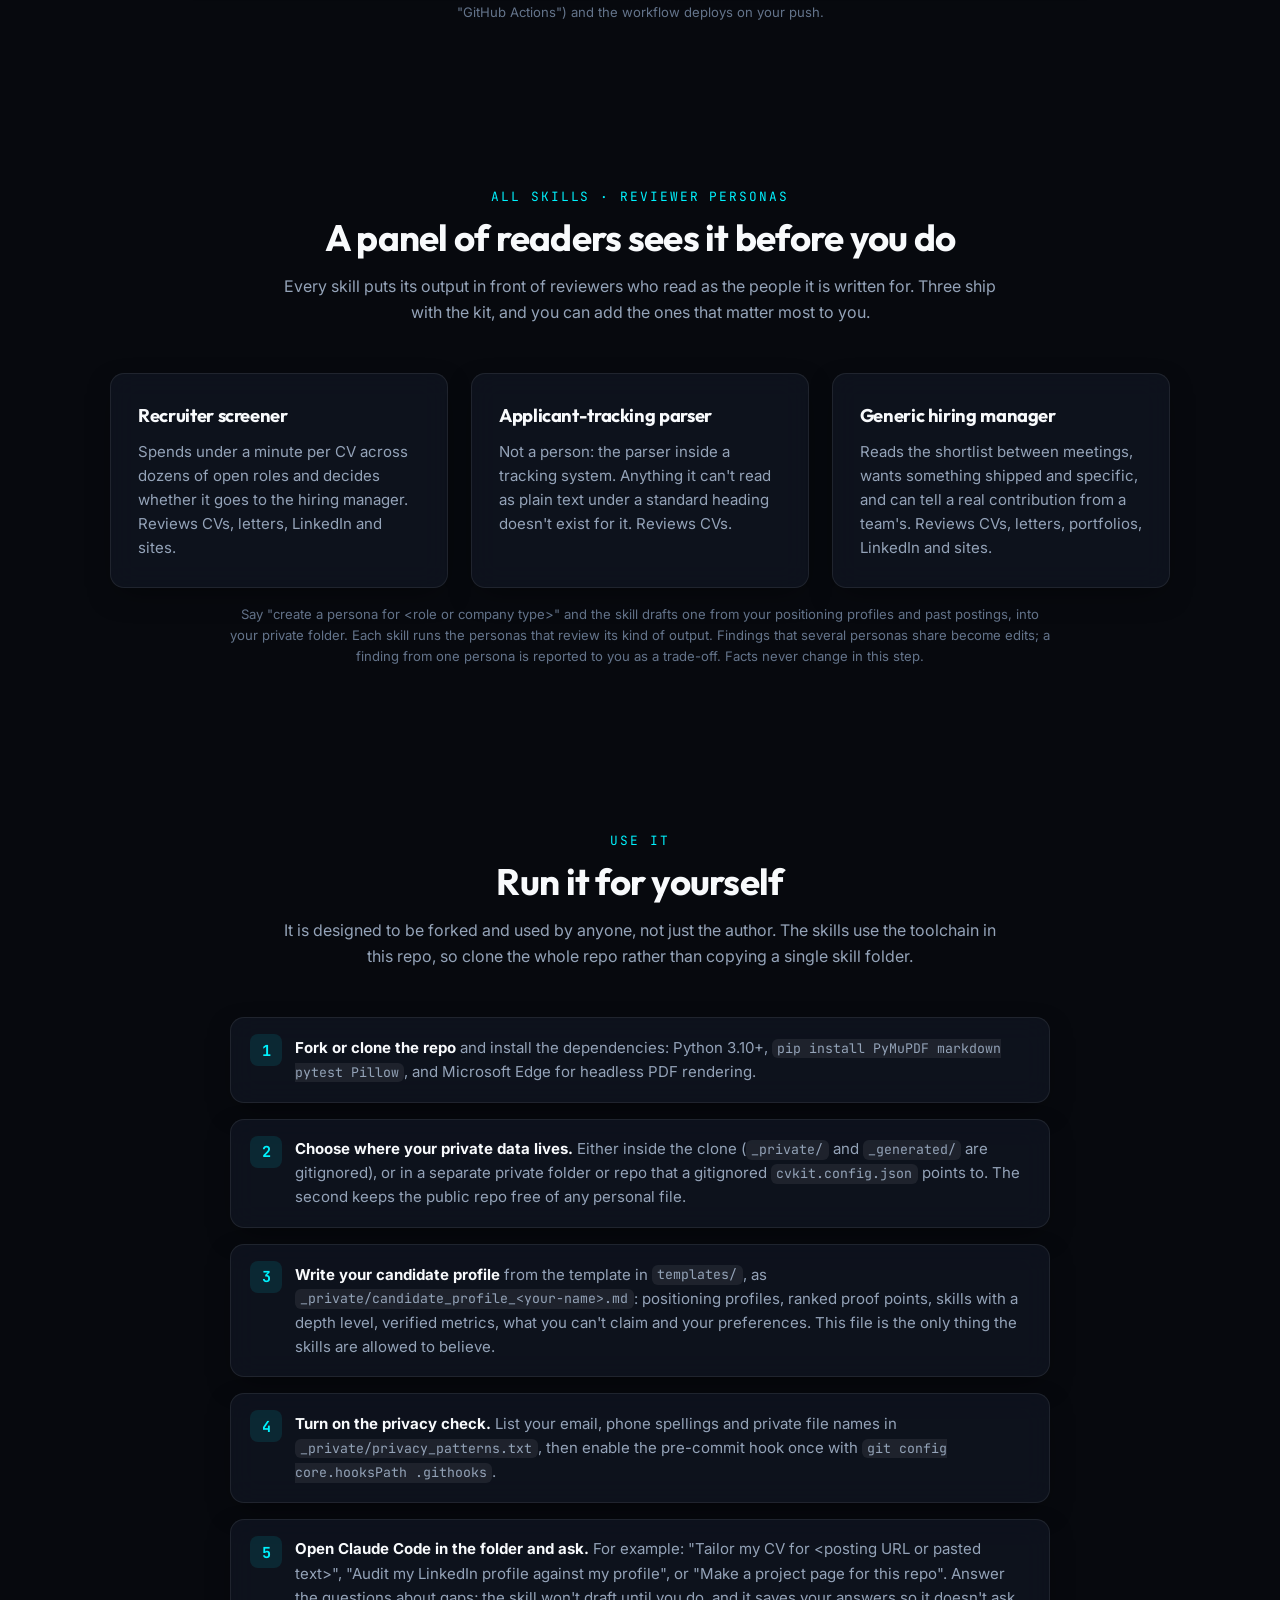
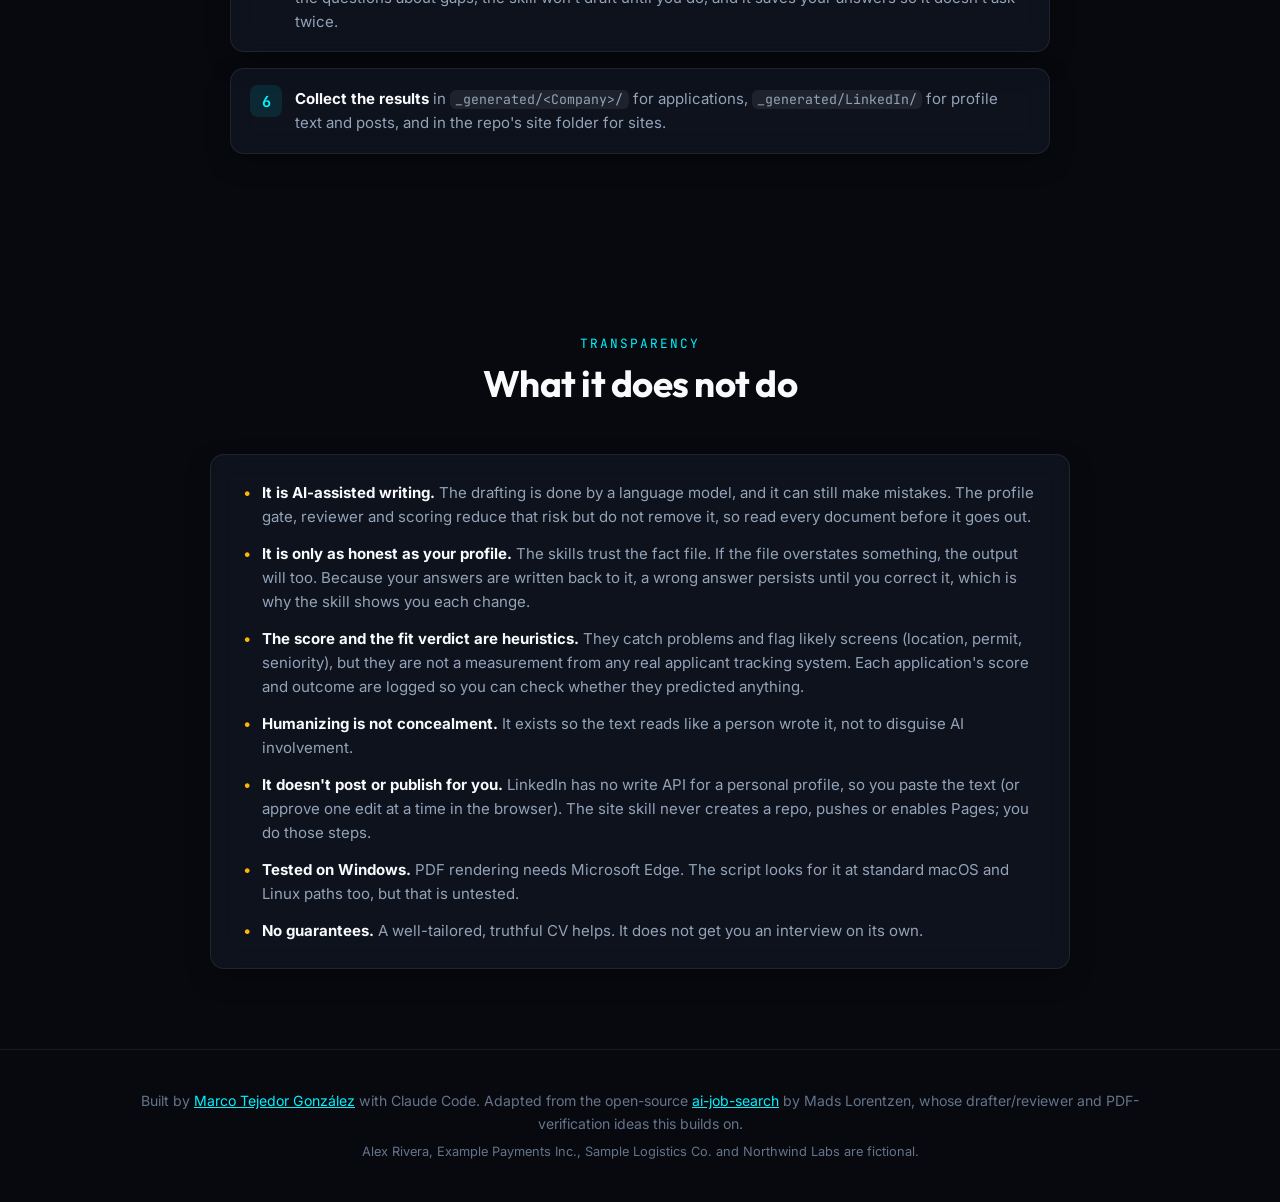
==== commit 6bfcb369: "site: present cvkit as the whole kit; explain cv-builder, linkedin and portfolio, the shared profile" ====
--- a/site/index.html
+++ b/site/index.html
@@ -3,11 +3,11 @@
 <head>
     <meta charset="UTF-8">
     <meta name="viewport" content="width=device-width, initial-scale=1.0">
-    <title>cv-builder | A CV tailoring skill that is not allowed to lie</title>
-    <meta name="description" content="cv-builder is an open-source Claude Code skill that tailors a CV, cover letter and project portfolio to a job posting, using a fact file as the only source of truth, then reviews, scores and verifies its own output.">
+    <title>cvkit | Career tooling for Claude Code that is not allowed to lie</title>
+    <meta name="description" content="cvkit is a set of open-source Claude Code skills that share one private fact file: cv-builder tailors CVs and cover letters, linkedin keeps your profile and posts true, portfolio builds your project and portfolio sites on GitHub Pages. Nothing is claimed that the fact file does not back.">
     <meta property="og:type" content="website">
-    <meta property="og:title" content="cv-builder | A CV tailoring skill that is not allowed to lie">
-    <meta property="og:description" content="An open-source Claude Code skill: truthfulness gate, humanization pass, fresh-context reviewer, ATS rubric and verified PDFs.">
+    <meta property="og:title" content="cvkit | Career tooling for Claude Code that is not allowed to lie">
+    <meta property="og:description" content="Three open-source Claude Code skills, one fact file: tailored CVs, a truthful LinkedIn presence and portfolio sites, each reviewed before you see it.">
     <link rel="icon" href="data:image/svg+xml,%3Csvg xmlns='http://www.w3.org/2000/svg' viewBox='0 0 64 64'%3E%3Crect width='64' height='64' rx='14' fill='%2307090e'/%3E%3Cpath d='M24 20 12 32l12 12M40 20l12 12-12 12' fill='none' stroke='%2300f2fe' stroke-width='6' stroke-linecap='round' stroke-linejoin='round'/%3E%3C/svg%3E">
     <link rel="preconnect" href="https://fonts.googleapis.com">
     <link rel="preconnect" href="https://fonts.gstatic.com" crossorigin>
@@ -18,17 +18,18 @@
 
     <header class="navbar">
         <div class="nav-container">
-            <a href="#top" class="nav-logo"><span>&lt;</span>cv-builder<span> /&gt;</span></a>
+            <a href="#top" class="nav-logo"><span>&lt;</span>cvkit<span> /&gt;</span></a>
             <nav class="nav-links" aria-label="Sections">
-                <a href="#why">Why</a>
-                <a href="#pipeline">Pipeline</a>
-                <a href="#truth">Ask before lying</a>
-                <a href="#humanize">Humanizing</a>
-                <a href="#verify">Verified PDFs</a>
+                <a href="#kit">The kit</a>
+                <a href="#why">Rules</a>
+                <a href="#cv-builder">CVs</a>
+                <a href="#linkedin">LinkedIn</a>
+                <a href="#portfolio">Sites</a>
+                <a href="#personas">Reviewers</a>
                 <a href="#run">Run it</a>
                 <a href="#limits">Limits</a>
             </nav>
-            <a class="btn btn-secondary" href="https://github.com/mtejedorg/cv-builder-public" target="_blank" rel="noopener">GitHub ↗</a>
+            <a class="btn btn-secondary" href="https://github.com/mtejedorg/cvkit" target="_blank" rel="noopener">GitHub ↗</a>
         </div>
     </header>
 
@@ -36,18 +37,48 @@
 
         <section class="hero">
             <div class="container hero-inner">
-                <span class="badge">Open-source Claude Code skill</span>
-                <h1>A CV tailor that is <span class="text-gradient">not allowed to lie.</span></h1>
-                <p class="lead">cv-builder turns a job posting and a fact file about you into a tailored CV, cover letter and project portfolio. It stops and asks when the posting wants something your file doesn't back up, then reviews, scores and verifies its own work before handing it over.</p>
+                <span class="badge">Open-source Claude Code skills</span>
+                <h1>Career tooling that is <span class="text-gradient">not allowed to lie.</span></h1>
+                <p class="lead">cvkit is three Claude Code skills that share one private fact file about you. One tailors your CV and cover letter to a posting, one keeps your LinkedIn profile and posts consistent, one builds your portfolio and project sites. Each one stops and asks when it would have to claim something the file doesn't back up, and reviews its own work before you see it.</p>
                 <div class="hero-actions">
-                    <a class="btn btn-primary btn-lg" href="#pipeline">See the pipeline</a>
-                    <a class="btn btn-secondary btn-lg" href="https://github.com/mtejedorg/cv-builder-public" target="_blank" rel="noopener">View the source ↗</a>
+                    <a class="btn btn-primary btn-lg" href="#kit">See what's in the kit</a>
+                    <a class="btn btn-secondary btn-lg" href="https://github.com/mtejedorg/cvkit" target="_blank" rel="noopener">View the source ↗</a>
                 </div>
                 <div class="hero-stats">
-                    <div><span class="stat-number">9</span><span class="stat-label">Pipeline phases</span></div>
-                    <div><span class="stat-number">1</span><span class="stat-label">Source of truth</span></div>
-                    <div><span class="stat-number">−100</span><span class="stat-label">Points for an invented claim</span></div>
-                    <div><span class="stat-number">1 page</span><span class="stat-label">Verified PDF output</span></div>
+                    <div><span class="stat-number">3</span><span class="stat-label">Skills: CVs, LinkedIn, sites</span></div>
+                    <div><span class="stat-number">1</span><span class="stat-label">Fact file, the only source of truth</span></div>
+                    <div><span class="stat-number">3</span><span class="stat-label">Reviewer personas included</span></div>
+                    <div><span class="stat-number">0</span><span class="stat-label">Personal files in the repo</span></div>
+                </div>
+            </div>
+        </section>
+
+        <section id="kit" class="section">
+            <div class="container">
+                <div class="section-header">
+                    <span class="section-tag">The kit</span>
+                    <h2 class="section-title">Three skills, one fact file</h2>
+                    <p class="section-lead">Open Claude Code in the repo and say what you need. The skill that matches takes over, reads your profile, and shows you every text a reader will see before anything is written or published.</p>
+                </div>
+                <div class="grid">
+                    <article class="glass-card card">
+                        <div class="card-icon">CV</div>
+                        <h3>cv-builder: build CVs and cover letters</h3>
+                        <p>Give it a job posting. It rates the fit, asks about every requirement your profile doesn't back, drafts a CV, cover letter and project portfolio, rewrites them so they don't sound like a template, has a fresh reviewer critique them, then compiles and verifies A4 PDFs, with a public version that has no phone number.</p>
+                        <p><a href="#cv-builder">How a CV gets built ↓</a></p>
+                    </article>
+                    <article class="glass-card card">
+                        <div class="card-icon">in</div>
+                        <h3>linkedin: update your profile and write posts</h3>
+                        <p>Compares what is live on your LinkedIn page with your profile and flags anything that overclaims. Writes the headline, About and experience sections within LinkedIn's limits, drafts posts from a project or a repo, replies to recruiters, and recommends your visibility settings.</p>
+                        <p><a href="#linkedin">How LinkedIn is handled ↓</a></p>
+                    </article>
+                    <article class="glass-card card">
+                        <div class="card-icon">www</div>
+                        <h3>portfolio: create your sites</h3>
+                        <p>Builds a portfolio hub at <code>&lt;you&gt;.github.io</code> and a site for each project repo on GitHub Pages, in the style of this page. Each project publishes a small manifest, and the hub turns those into cards. Every sentence comes from the repo's own documents, every image is a real capture.</p>
+                        <p><a href="#portfolio">How sites are built ↓</a></p>
+                    </article>
                 </div>
             </div>
         </section>
@@ -56,8 +87,8 @@
             <div class="container">
                 <div class="section-header">
                     <span class="section-tag">Design philosophy</span>
-                    <h2 class="section-title">Six rules the whole skill is built around</h2>
-                    <p class="section-lead">AI-written applications tend to fail in two ways: they invent things, and they sound like every other AI-written application. Each rule below targets one of those failures, or the checks that catch them.</p>
+                    <h2 class="section-title">Six rules the whole kit is built around</h2>
+                    <p class="section-lead">AI-written applications tend to fail in two ways: they invent things, and they sound like every other AI-written application. Each rule below targets one of those failures, or the checks that catch them. All three skills follow them.</p>
                 </div>
                 <div class="grid grid-5">
                     <article class="glass-card card">
@@ -78,7 +109,7 @@
                     <article class="glass-card card">
                         <div class="card-icon">04</div>
                         <h3>Verified PDFs</h3>
-                        <p>Every PDF is checked for page count, a clean text layer and literal contact details, so an applicant tracking system can actually read it. Then it is inspected by eye.</p>
+                        <p>Every PDF is checked for page count, a clean text layer and literal contact details, so an applicant tracking system can actually read it. Then it is inspected by eye. The site skill has its own checks: manifests, a privacy scan and image sizes are verified before anything is published.</p>
                     </article>
                     <article class="glass-card card">
                         <div class="card-icon">05</div>
@@ -94,12 +125,43 @@
             </div>
         </section>
 
-        <section id="pipeline" class="section">
-            <div class="container">
-                <div class="section-header">
-                    <span class="section-tag">How it works</span>
+        <section id="profile" class="section">
+            <div class="container">
+                <div class="section-header">
+                    <span class="section-tag">The shared fact file</span>
+                    <h2 class="section-title">One profile, written once, believed by all three</h2>
+                    <p class="section-lead">The candidate profile is a Markdown file you keep outside this repo. It is the only thing any skill is allowed to believe, and its headings are a contract the skills read.</p>
+                </div>
+                <div class="split">
+                    <div class="glass-card card">
+                        <h3>What it holds</h3>
+                        <ul>
+                            <li>Positioning profiles: one per kind of role, each with a short summary and three leading proof points</li>
+                            <li>Ranked proof points, with the evidence behind each</li>
+                            <li>Skills with a depth level: <code>production</code>, <code>working</code>, <code>academic</code>, <code>evaluated</code>, <code>supervised</code></li>
+                            <li>Verified metrics inside each role, with how and when each was confirmed</li>
+                        </ul>
+                    </div>
+                    <div class="glass-card card">
+                        <h3>How the skills use it</h3>
+                        <ul>
+                            <li>Depth decides the wording: anything below <code>working</code> is a gap the skill must ask about</li>
+                            <li>A <code>Not claimable</code> list holds what you confirmed you don't have, so it is never claimed or asked again</li>
+                            <li>Preferences set how many numbers you like, the output language and the photo rules</li>
+                            <li>Every answer you give is written back to the file, and you see the exact lines</li>
+                        </ul>
+                    </div>
+                </div>
+                <p class="caption">The profile, your applications log and your generated files live in a workspace folder or private repo. A privacy check scans every tracked file for your own patterns before a commit lands, so the public skill repo never holds a personal file.</p>
+            </div>
+        </section>
+
+        <section id="cv-builder" class="section">
+            <div class="container">
+                <div class="section-header">
+                    <span class="section-tag">cv-builder · How it works</span>
                     <h2 class="section-title">Draft, humanize, review, score, compile, verify</h2>
-                    <p class="section-lead">The skill runs these phases in order. The red and green tags mark where it stops for you or checks itself.</p>
+                    <p class="section-lead">The CV skill runs these phases in order. The red and green tags mark where it stops for you or checks itself.</p>
                 </div>
                 <ol class="steps">
                     <li class="step">
@@ -173,7 +235,7 @@
         <section id="truth" class="section">
             <div class="container">
                 <div class="section-header">
-                    <span class="section-tag">Rules 01 &amp; 05 in action</span>
+                    <span class="section-tag">cv-builder · Rules 01 &amp; 05 in action</span>
                     <h2 class="section-title">Ask before lying, then remember the answer</h2>
                     <p class="section-lead">When the posting asks for something the profile doesn't contain, the skill does not stretch the truth. It stops, asks, and keeps what you told it.</p>
                 </div>
@@ -208,7 +270,7 @@
         <section id="humanize" class="section">
             <div class="container">
                 <div class="section-header">
-                    <span class="section-tag">Rule 02 in action</span>
+                    <span class="section-tag">All skills · Rule 02 in action</span>
                     <h2 class="section-title">Humanizing means "don't sound like a template"</h2>
                     <p class="section-lead">The pass changes how a true sentence is said, never what it says.</p>
                 </div>
@@ -241,7 +303,7 @@
         <section id="review" class="section">
             <div class="container">
                 <div class="section-header">
-                    <span class="section-tag">Rules 03 &amp; scoring</span>
+                    <span class="section-tag">cv-builder · Rule 03 &amp; scoring</span>
                     <h2 class="section-title">A second opinion, and a score with a penalty</h2>
                 </div>
                 <div class="split">
@@ -287,7 +349,7 @@
         <section id="verify" class="section">
             <div class="container">
                 <div class="section-header">
-                    <span class="section-tag">Rule 04 in action</span>
+                    <span class="section-tag">cv-builder · Rule 04 in action</span>
                     <h2 class="section-title">Output that is checked, not assumed</h2>
                     <p class="section-lead">Below is a real PDF compiled and verified by the toolchain. The fictional candidate's Markdown was written by hand for this page, so it shows the output stage, not the drafting.</p>
                 </div>
@@ -307,19 +369,108 @@
             </div>
         </section>
 
+        <section id="linkedin" class="section">
+            <div class="container">
+                <div class="section-header">
+                    <span class="section-tag">linkedin · Keep it true</span>
+                    <h2 class="section-title">A LinkedIn profile that says what your profile can prove</h2>
+                    <p class="section-lead">LinkedIn has no write API for a personal profile, so the skill works through the browser and produces paste-ready text, section by section, each within the platform's limit. A record of what is live means the next change starts from the truth.</p>
+                </div>
+                <div class="grid">
+                    <article class="glass-card card">
+                        <h3>audit</h3>
+                        <p>Compares the live profile with your fact file. Flags any claim the profile doesn't back, numbers that aren't verified metrics, stock phrases, sections over their limit and missing proof points. Then the reviewer personas read it.</p>
+                    </article>
+                    <article class="glass-card card">
+                        <h3>sync</h3>
+                        <p>Rewrites the flagged sections (or all, on request) from the positioning profile you choose. The headline and the first lines of About carry your strongest proof. Each section gets its own file with a character count, and a change list shows old against new.</p>
+                    </article>
+                    <article class="glass-card card">
+                        <h3>post</h3>
+                        <p>Drafts a post from a source you name: a project, a repo README, a CV folder or an event. You get three variants with different hooks, each with its character count, a suggested real image (a capture, never a generated one) and the facts it relies on.</p>
+                    </article>
+                    <article class="glass-card card">
+                        <h3>message</h3>
+                        <p>A reply to a recruiter, a connection note (kept under the 300-character cap), a follow-up after applying or a thank-you after an interview. Short, specific, one ask. Your phone number is left out unless you say otherwise.</p>
+                    </article>
+                    <article class="glass-card card">
+                        <h3>settings</h3>
+                        <p>Recommends open-to-work visibility, what contact information to expose and which items to feature, as a checklist for you to click through. Settings change only on an explicit yes, one at a time.</p>
+                    </article>
+                </div>
+                <div class="note"><strong>You stay in control of the page.</strong> The skill opens your public profile in the built-in browser and reads it. If LinkedIn asks for a login, you sign in yourself; the skill never types credentials. By default you paste the approved text. Only if you ask it to apply an edit does it fill one section's edit dialog, show you the result and wait for a yes before saving. There is never a bulk save. Without a browser, a LinkedIn data export works as the source.</div>
+            </div>
+        </section>
+
+        <section id="portfolio" class="section">
+            <div class="container">
+                <div class="section-header">
+                    <span class="section-tag">portfolio · Sites on GitHub Pages</span>
+                    <h2 class="section-title">A portfolio hub and a site for every project</h2>
+                    <p class="section-lead">One skill, two roles. The <strong>hub</strong> is your personal site at <code>&lt;you&gt;.github.io</code>, with one card per project. A <strong>project</strong> is any repo that publishes its own site at <code>&lt;you&gt;.github.io/&lt;repo&gt;</code> plus a small <code>portfolio.json</code> manifest. The hub never scrapes a project: it reads the manifest.</p>
+                </div>
+                <div class="split">
+                    <div class="glass-card card">
+                        <h3>Commands</h3>
+                        <ul>
+                            <li><strong>init</strong>: scaffold a hub, or a project site with three pages, its manifest, a capture helper and the Pages workflow</li>
+                            <li><strong>sync</strong>: rebuild a project's pages from the repo's own docs, or refresh the hub's cards from every project's manifest</li>
+                            <li><strong>check</strong>: validate manifests, run the privacy scan, check banned phrases and image sizes, then the reviewer personas</li>
+                            <li><strong>publish</strong>: copy the site into the hub repo and commit. Pushing stays with you</li>
+                        </ul>
+                    </div>
+                    <div class="glass-card card">
+                        <h3>Three rules</h3>
+                        <ul>
+                            <li><strong>Only real facts and real images.</strong> Screenshots are captures of the real thing, concept art is labelled concept art, and a fact the repo doesn't document is left out</li>
+                            <li><strong>Nothing personal leaks.</strong> No phone numbers anywhere, and any email is assembled by script so scrapers don't read it</li>
+                            <li><strong>Nothing is hardcoded.</strong> Owner and repo come from the git remote, so a fork works with no edits</li>
+                        </ul>
+                    </div>
+                </div>
+                <p class="caption">The skill never creates a repo, never pushes and never switches Pages on. It tells you the one Settings step (Pages, Source "GitHub Actions") and the workflow deploys on your push.</p>
+            </div>
+        </section>
+
+        <section id="personas" class="section">
+            <div class="container">
+                <div class="section-header">
+                    <span class="section-tag">All skills · Reviewer personas</span>
+                    <h2 class="section-title">A panel of readers sees it before you do</h2>
+                    <p class="section-lead">Every skill puts its output in front of reviewers who read as the people it is written for. Three ship with the kit, and you can add the ones that matter most to you.</p>
+                </div>
+                <div class="grid">
+                    <article class="glass-card card">
+                        <h3>Recruiter screener</h3>
+                        <p>Spends under a minute per CV across dozens of open roles and decides whether it goes to the hiring manager. Reviews CVs, letters, LinkedIn and sites.</p>
+                    </article>
+                    <article class="glass-card card">
+                        <h3>Applicant-tracking parser</h3>
+                        <p>Not a person: the parser inside a tracking system. Anything it can't read as plain text under a standard heading doesn't exist for it. Reviews CVs.</p>
+                    </article>
+                    <article class="glass-card card">
+                        <h3>Generic hiring manager</h3>
+                        <p>Reads the shortlist between meetings, wants something shipped and specific, and can tell a real contribution from a team's. Reviews CVs, letters, portfolios, LinkedIn and sites.</p>
+                    </article>
+                </div>
+                <p class="caption">Say "create a persona for &lt;role or company type&gt;" and the skill drafts one from your positioning profiles and past postings, into your private folder. Each skill runs the personas that review its kind of output. Findings that several personas share become edits; a finding from one persona is reported to you as a trade-off. Facts never change in this step.</p>
+            </div>
+        </section>
+
         <section id="run" class="section">
             <div class="container">
                 <div class="section-header">
                     <span class="section-tag">Use it</span>
                     <h2 class="section-title">Run it for yourself</h2>
-                    <p class="section-lead">It is designed to be forked and used by any candidate, not just the author.</p>
+                    <p class="section-lead">It is designed to be forked and used by anyone, not just the author. The skills use the toolchain in this repo, so clone the whole repo rather than copying a single skill folder.</p>
                 </div>
                 <ol class="run">
-                    <li class="glass-card"><strong>Fork or clone the repo</strong> and install the dependencies: Python 3.10+, <code>pip install PyMuPDF markdown</code>, and Microsoft Edge for headless PDF rendering.</li>
-                    <li class="glass-card"><strong>Write your candidate profile</strong> in <code>_private/candidate_profile_&lt;your-name&gt;.md</code>: experience, skills, education, positioning, deal-breakers and STAR stories. This file is the only thing the skill is allowed to believe.</li>
-                    <li class="glass-card"><strong>Open Claude Code in the folder</strong> and ask: "Tailor my CV for &lt;posting URL or pasted text&gt;".</li>
-                    <li class="glass-card"><strong>Answer the questions</strong> it asks about gaps. It will not draft until you do, and it saves your answers to the profile afterwards so it doesn't ask twice.</li>
-                    <li class="glass-card"><strong>Collect the results</strong> in <code>_generated/&lt;Company&gt;/</code>. Both <code>_private/</code> and <code>_generated/</code> are gitignored, so your personal data never reaches version control.</li>
+                    <li class="glass-card"><strong>Fork or clone the repo</strong> and install the dependencies: Python 3.10+, <code>pip install PyMuPDF markdown pytest Pillow</code>, and Microsoft Edge for headless PDF rendering.</li>
+                    <li class="glass-card"><strong>Choose where your private data lives.</strong> Either inside the clone (<code>_private/</code> and <code>_generated/</code> are gitignored), or in a separate private folder or repo that a gitignored <code>cvkit.config.json</code> points to. The second keeps the public repo free of any personal file.</li>
+                    <li class="glass-card"><strong>Write your candidate profile</strong> from the template in <code>templates/</code>, as <code>_private/candidate_profile_&lt;your-name&gt;.md</code>: positioning profiles, ranked proof points, skills with a depth level, verified metrics, what you can't claim and your preferences. This file is the only thing the skills are allowed to believe.</li>
+                    <li class="glass-card"><strong>Turn on the privacy check.</strong> List your email, phone spellings and private file names in <code>_private/privacy_patterns.txt</code>, then enable the pre-commit hook once with <code>git config core.hooksPath .githooks</code>.</li>
+                    <li class="glass-card"><strong>Open Claude Code in the folder and ask.</strong> For example: "Tailor my CV for &lt;posting URL or pasted text&gt;", "Audit my LinkedIn profile against my profile", or "Make a project page for this repo". Answer the questions about gaps; the skill won't draft until you do, and it saves your answers so it doesn't ask twice.</li>
+                    <li class="glass-card"><strong>Collect the results</strong> in <code>_generated/&lt;Company&gt;/</code> for applications, <code>_generated/LinkedIn/</code> for profile text and posts, and in the repo's site folder for sites.</li>
                 </ol>
             </div>
         </section>
@@ -333,9 +484,10 @@
                 <div class="glass-card limits">
                     <ul>
                         <li><strong>It is AI-assisted writing.</strong> The drafting is done by a language model, and it can still make mistakes. The profile gate, reviewer and scoring reduce that risk but do not remove it, so read every document before it goes out.</li>
-                        <li><strong>It is only as honest as your profile.</strong> The skill trusts the fact file. If the file overstates something, the output will too. Because your answers are written back to it, a wrong answer persists until you correct it, which is why the skill shows you each change.</li>
+                        <li><strong>It is only as honest as your profile.</strong> The skills trust the fact file. If the file overstates something, the output will too. Because your answers are written back to it, a wrong answer persists until you correct it, which is why the skill shows you each change.</li>
                         <li><strong>The score and the fit verdict are heuristics.</strong> They catch problems and flag likely screens (location, permit, seniority), but they are not a measurement from any real applicant tracking system. Each application's score and outcome are logged so you can check whether they predicted anything.</li>
                         <li><strong>Humanizing is not concealment.</strong> It exists so the text reads like a person wrote it, not to disguise AI involvement.</li>
+                        <li><strong>It doesn't post or publish for you.</strong> LinkedIn has no write API for a personal profile, so you paste the text (or approve one edit at a time in the browser). The site skill never creates a repo, pushes or enables Pages; you do those steps.</li>
                         <li><strong>Tested on Windows.</strong> PDF rendering needs Microsoft Edge. The script looks for it at standard macOS and Linux paths too, but that is untested.</li>
                         <li><strong>No guarantees.</strong> A well-tailored, truthful CV helps. It does not get you an interview on its own.</li>
                     </ul>
--- a/site/style.css
+++ b/site/style.css
@@ -94,6 +94,7 @@
 .card { padding: 1.7rem; }
 .card h3 { font-size: 1.15rem; margin-bottom: 0.55rem; }
 .card p { color: var(--text-secondary); font-size: 0.94rem; }
+.card p + p { margin-top: 0.8rem; }
 .card-icon { width: 46px; height: 46px; border-radius: var(--radius-md); background: rgba(0, 242, 254, 0.1); color: var(--accent-cyan); display: grid; place-items: center; margin-bottom: 1.1rem; font-family: var(--font-mono); font-weight: 700; }
 
 /* Pipeline */
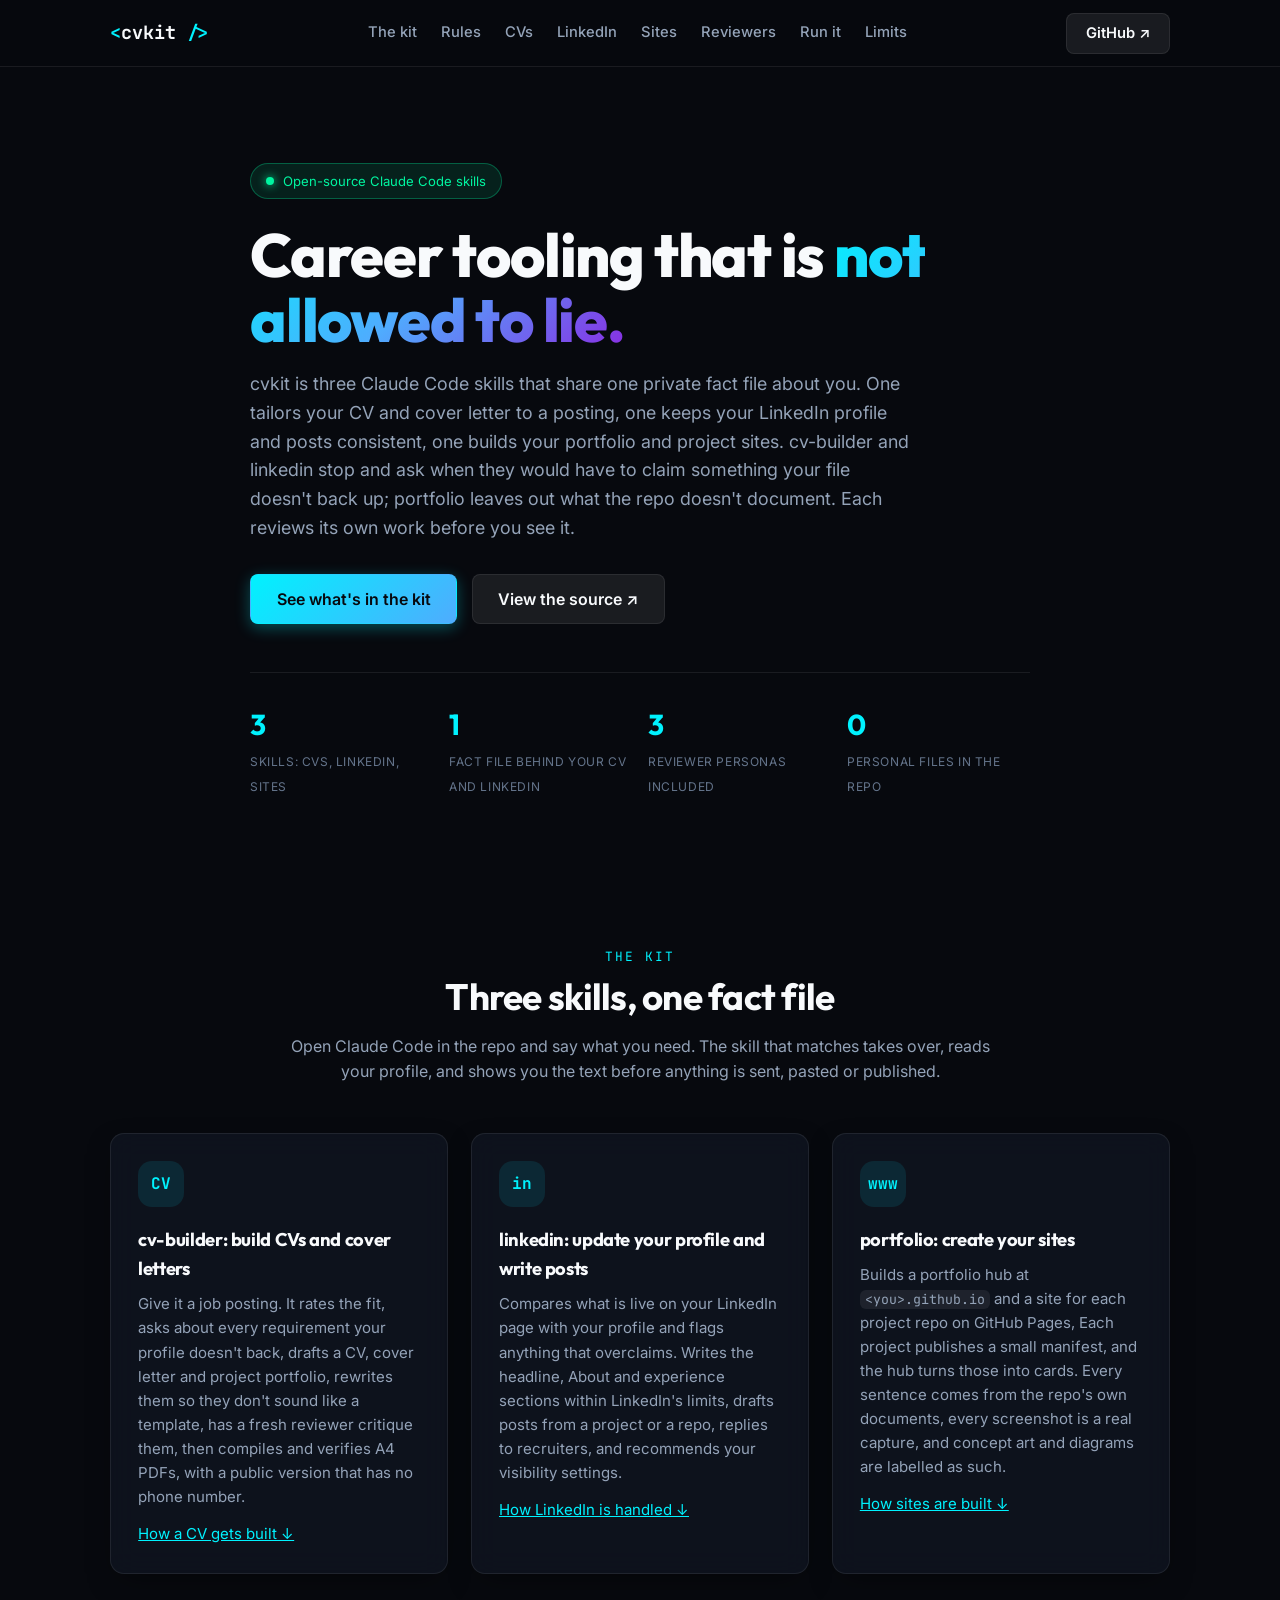
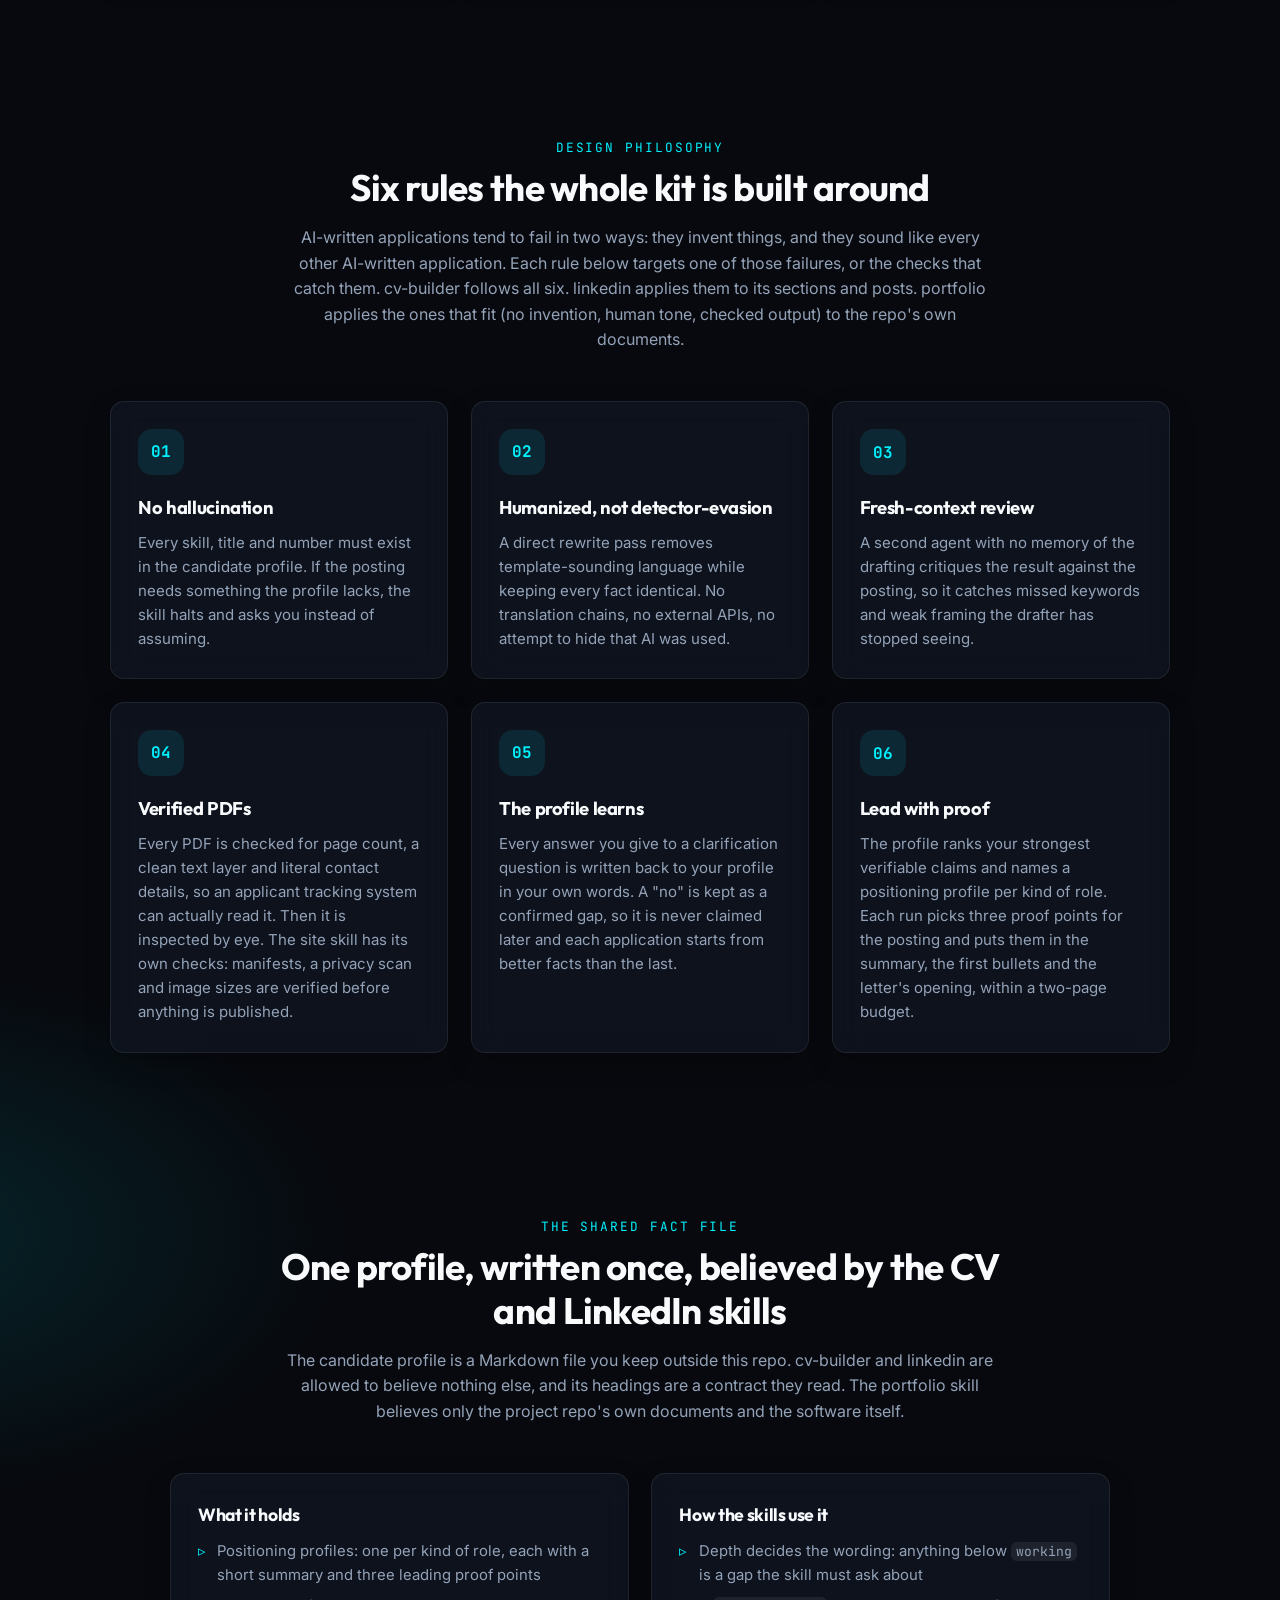
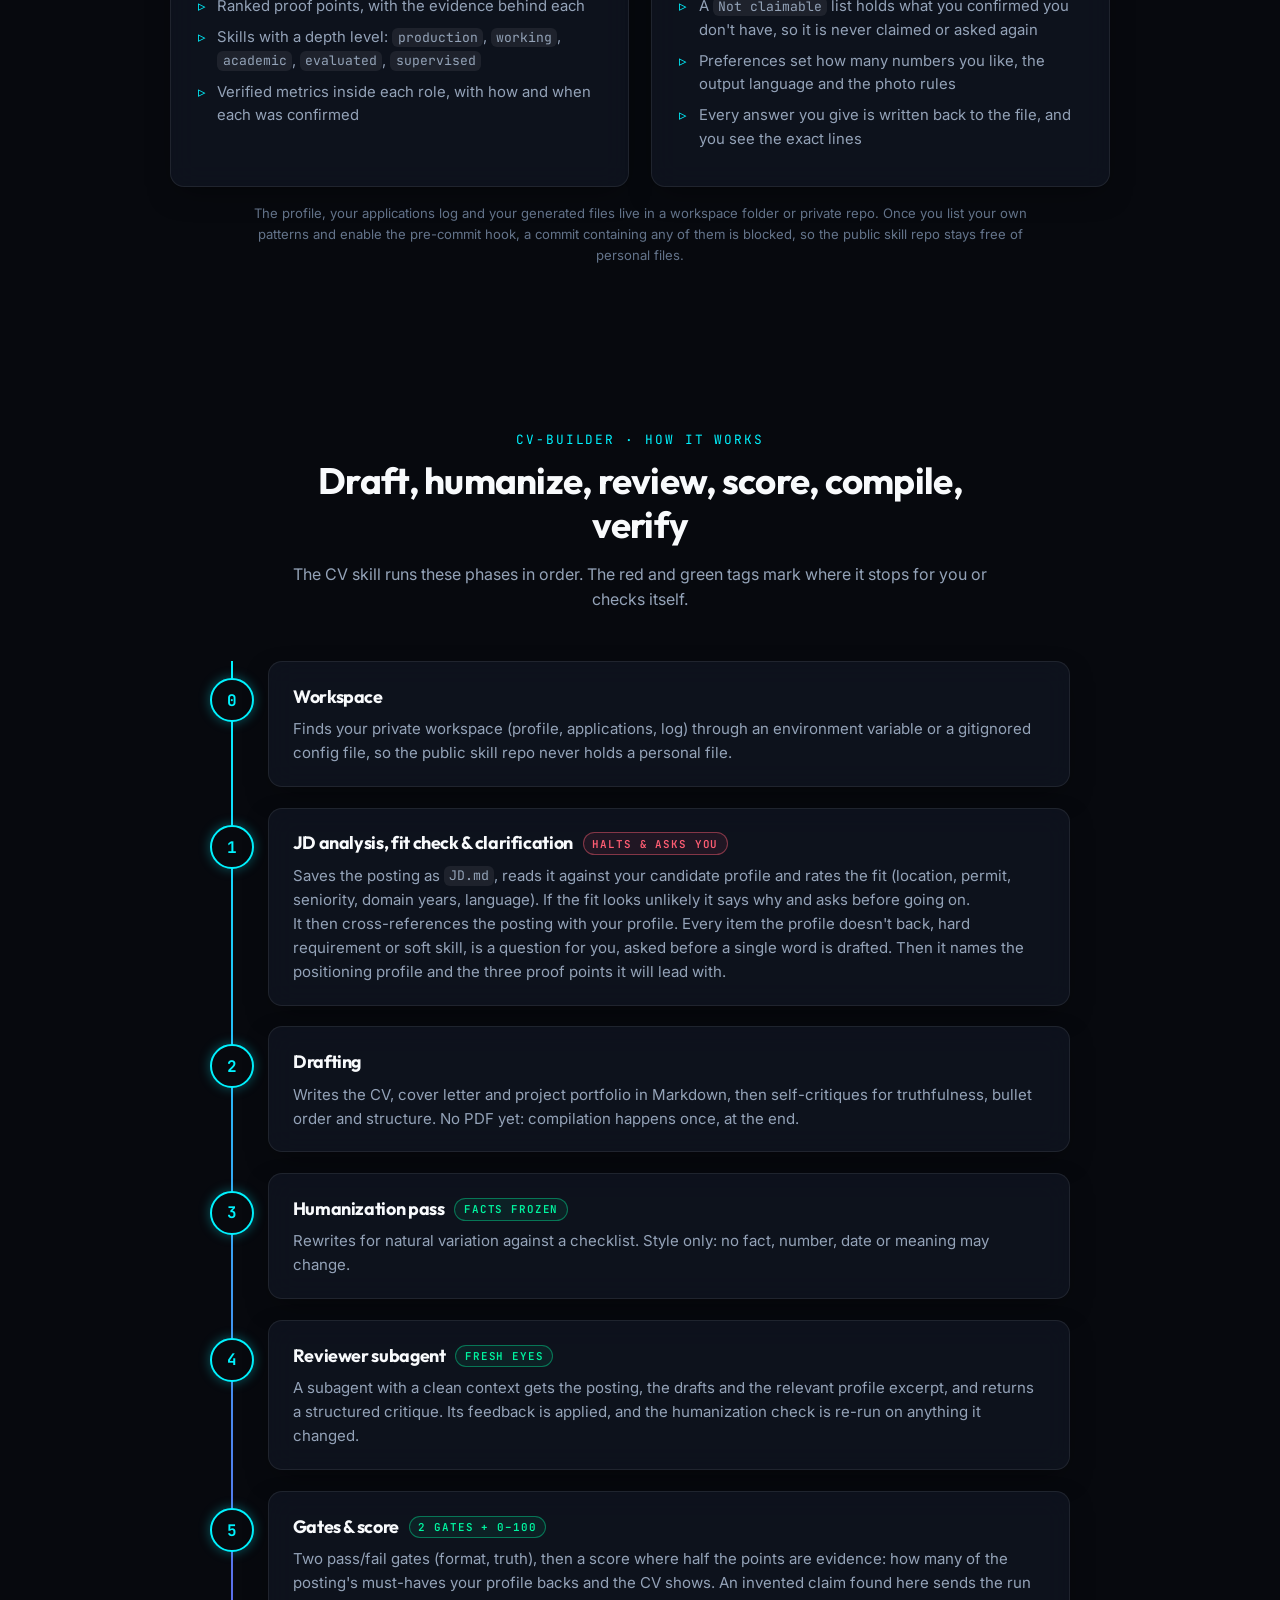
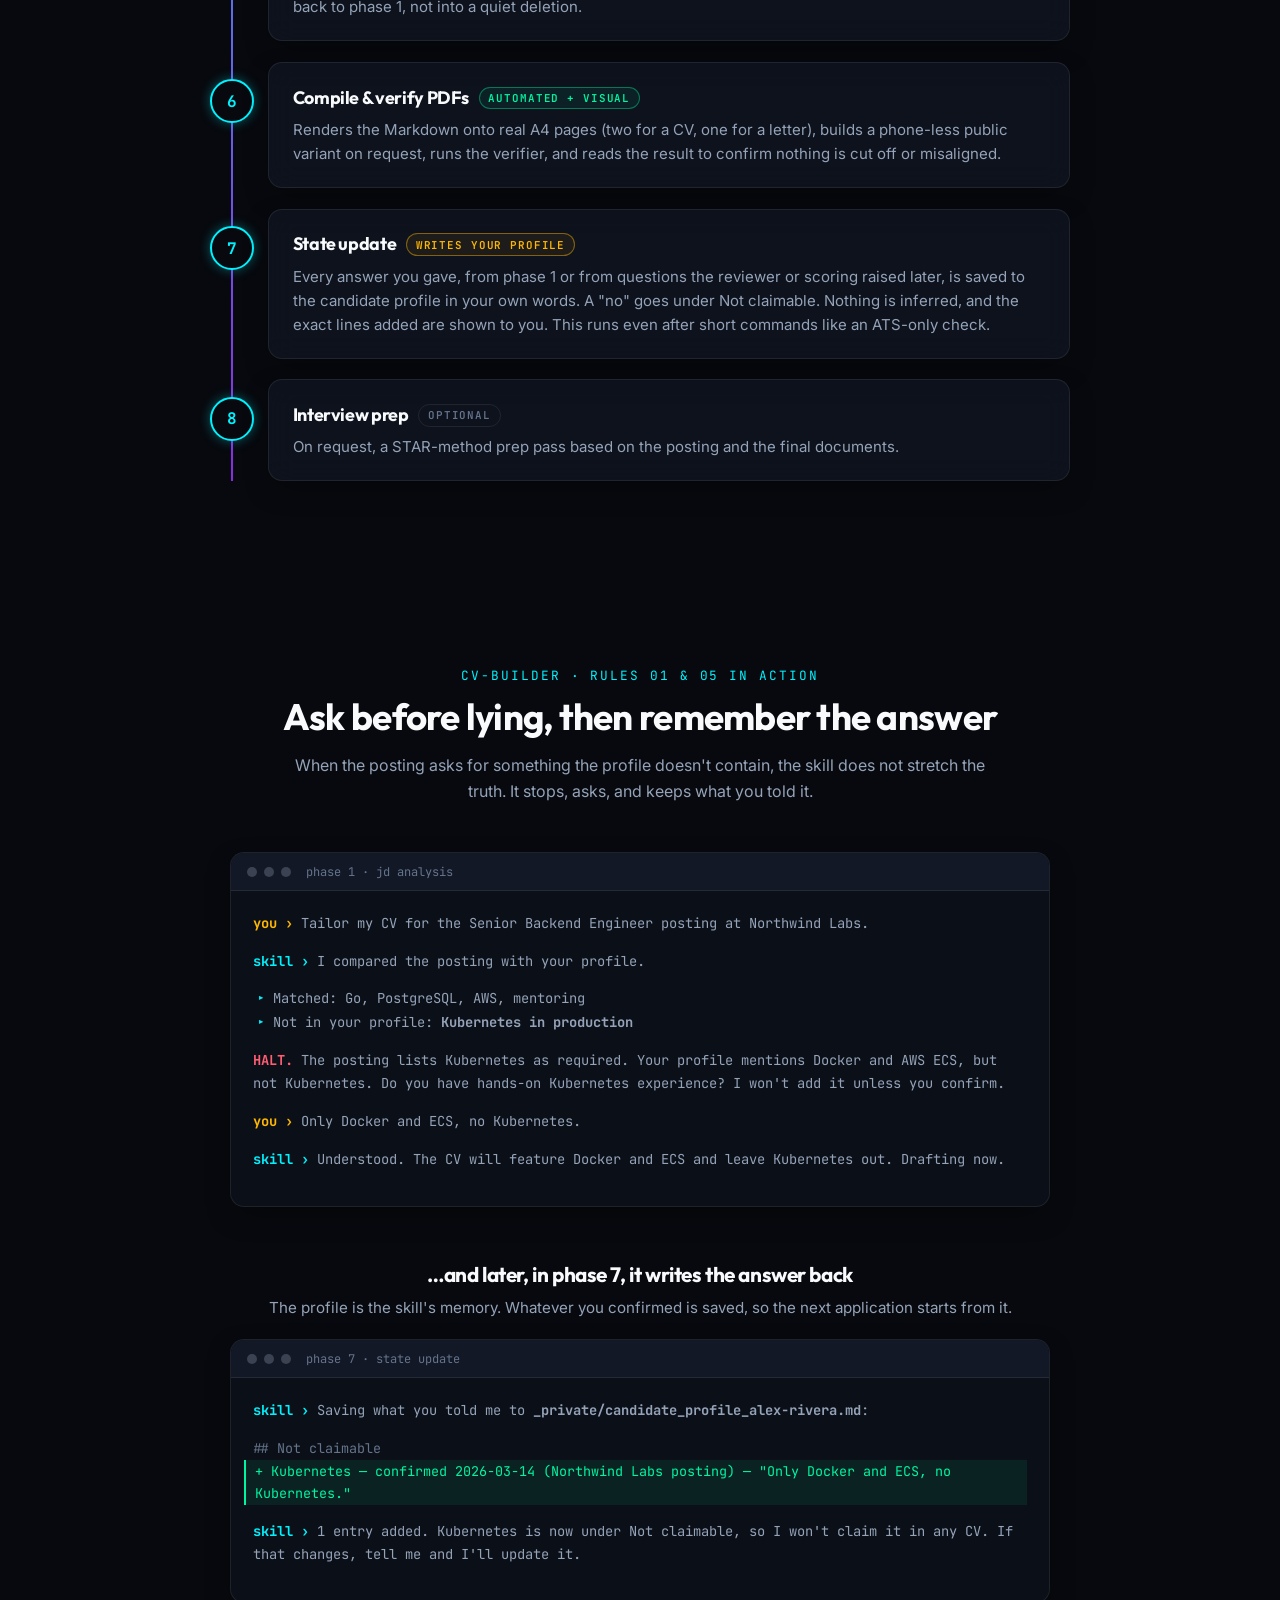
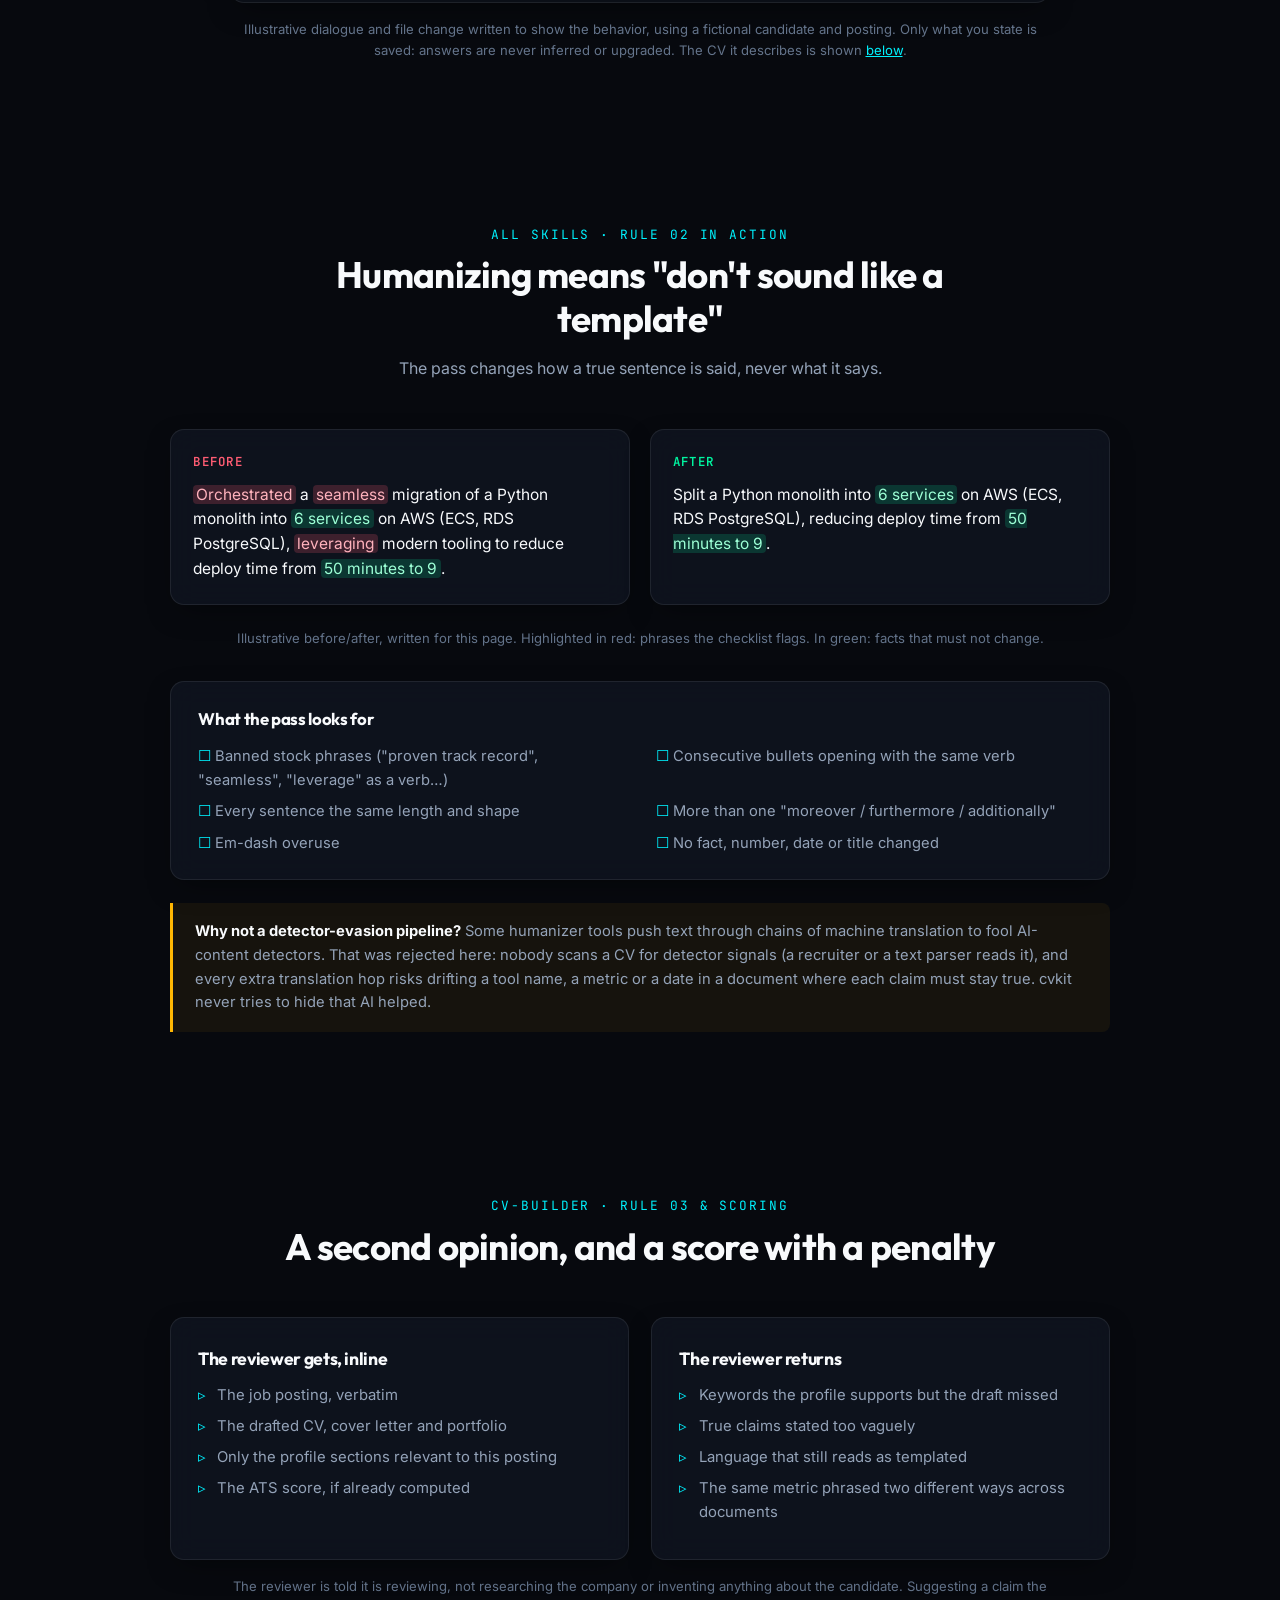
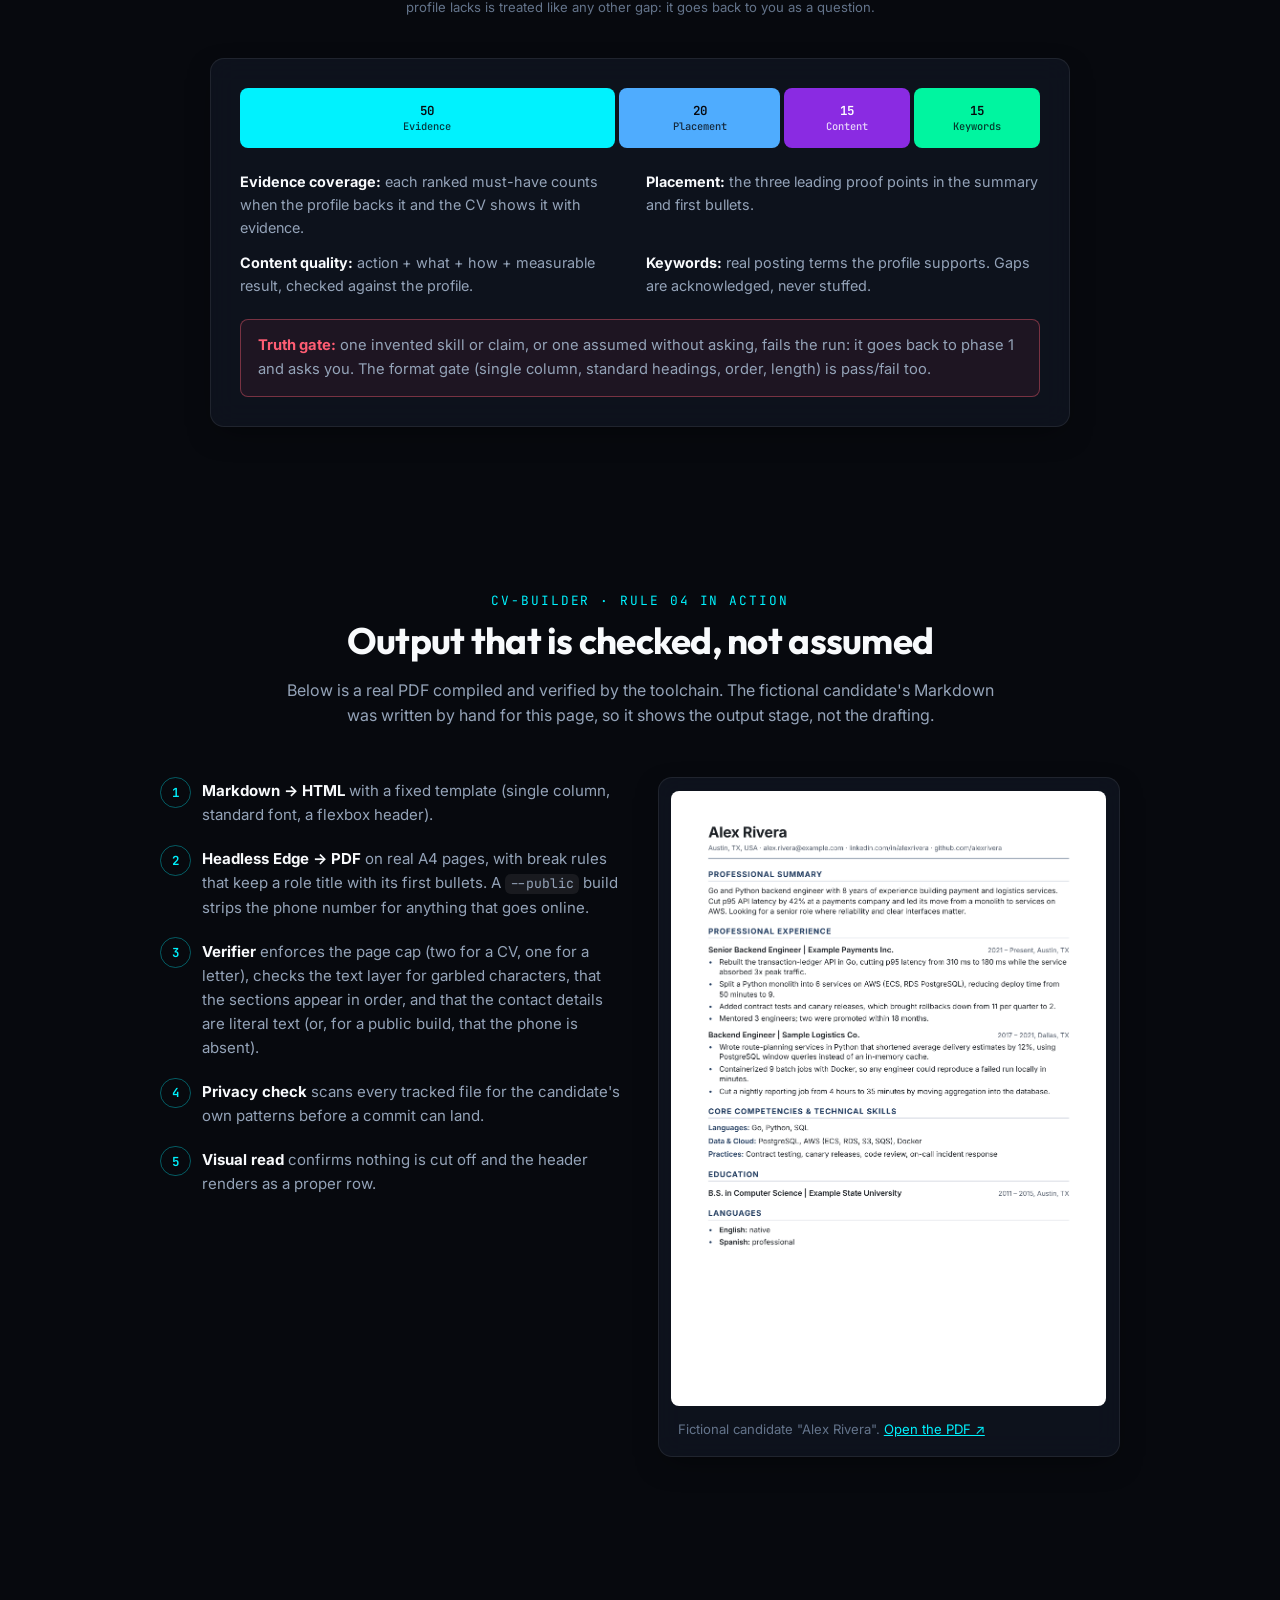
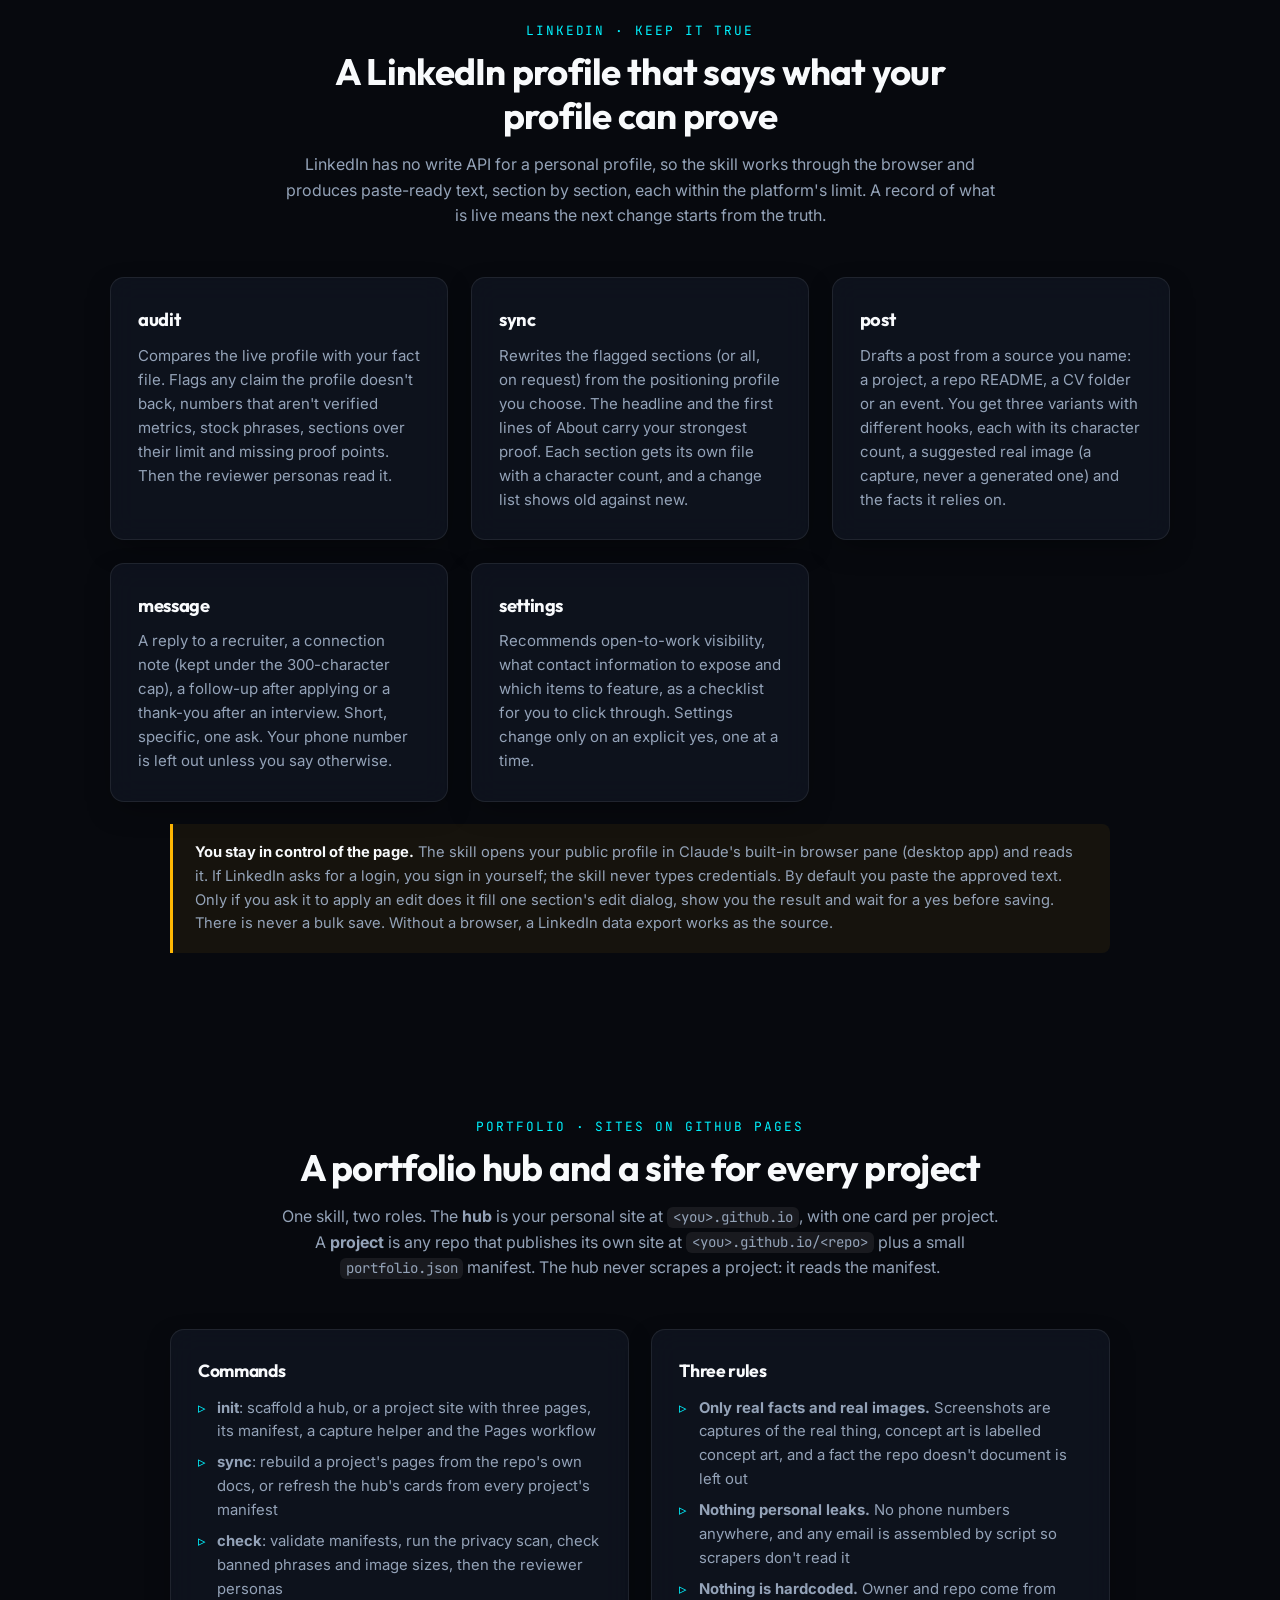
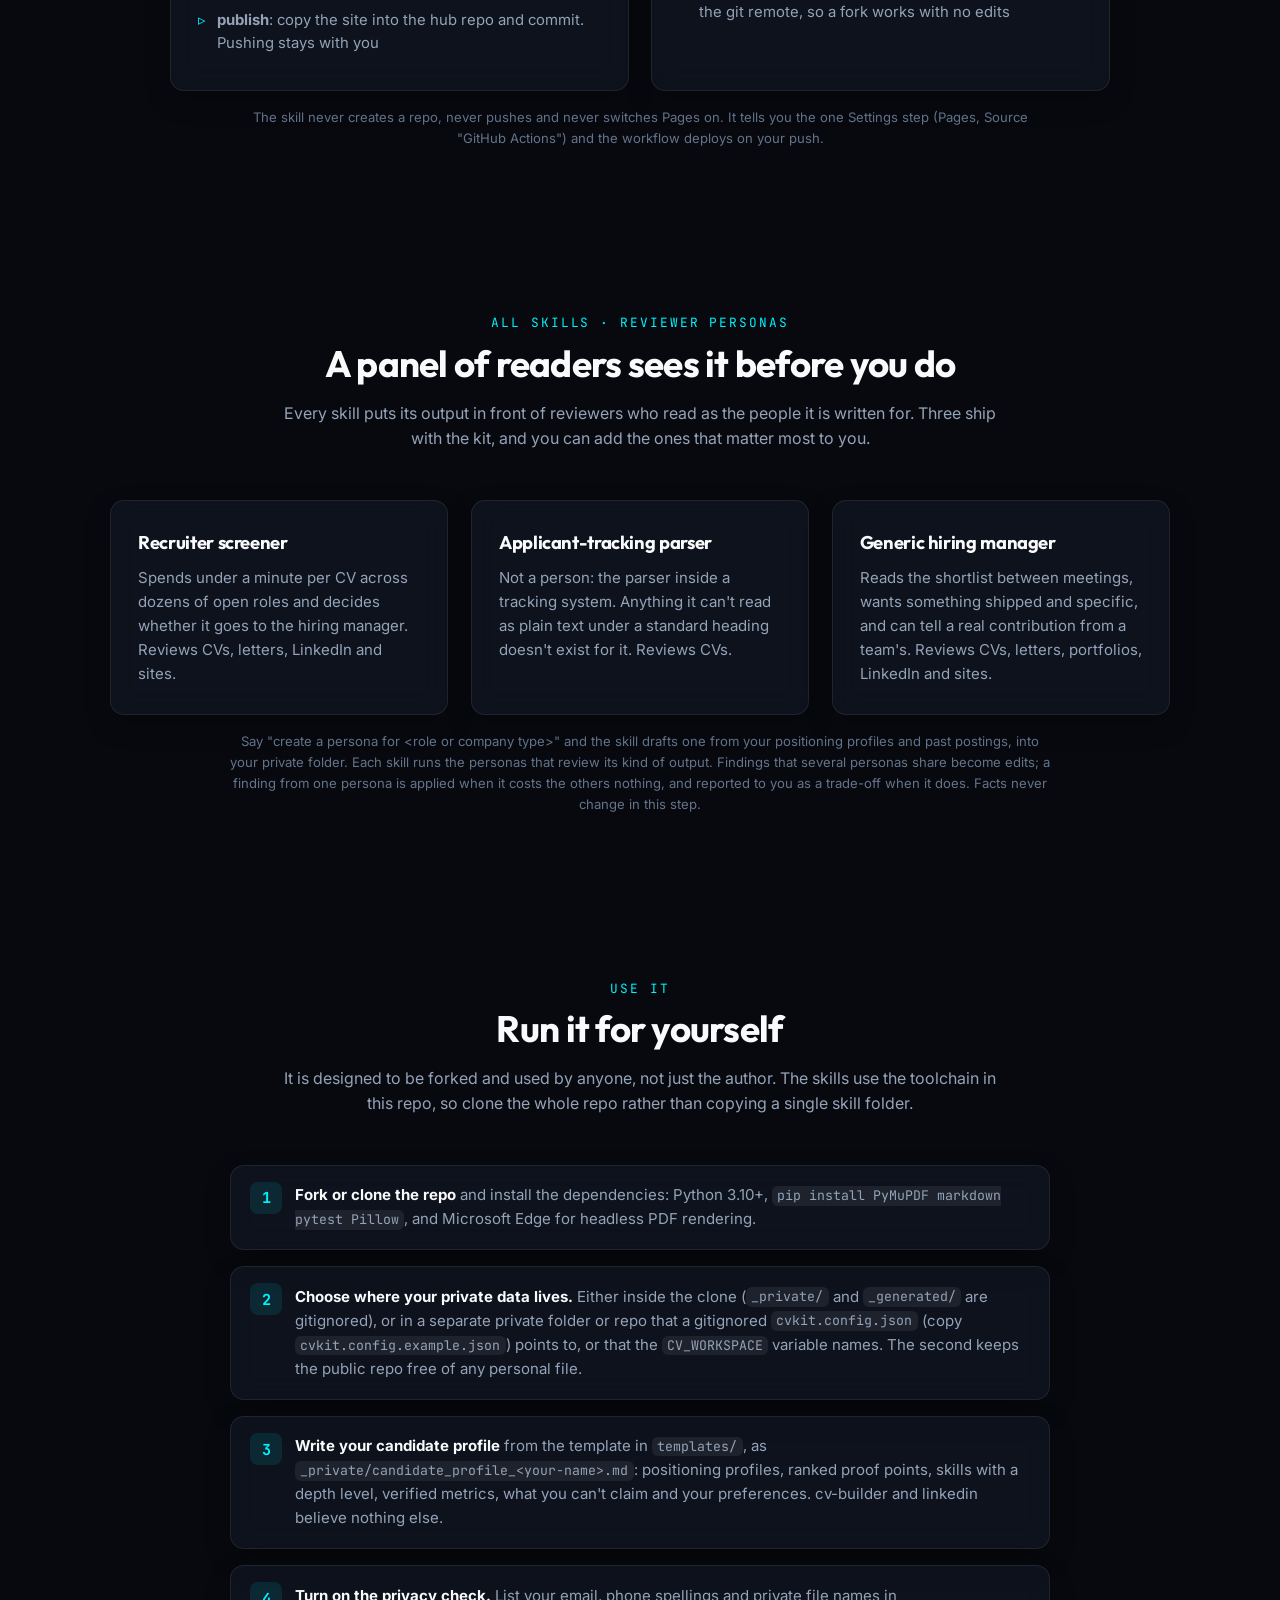
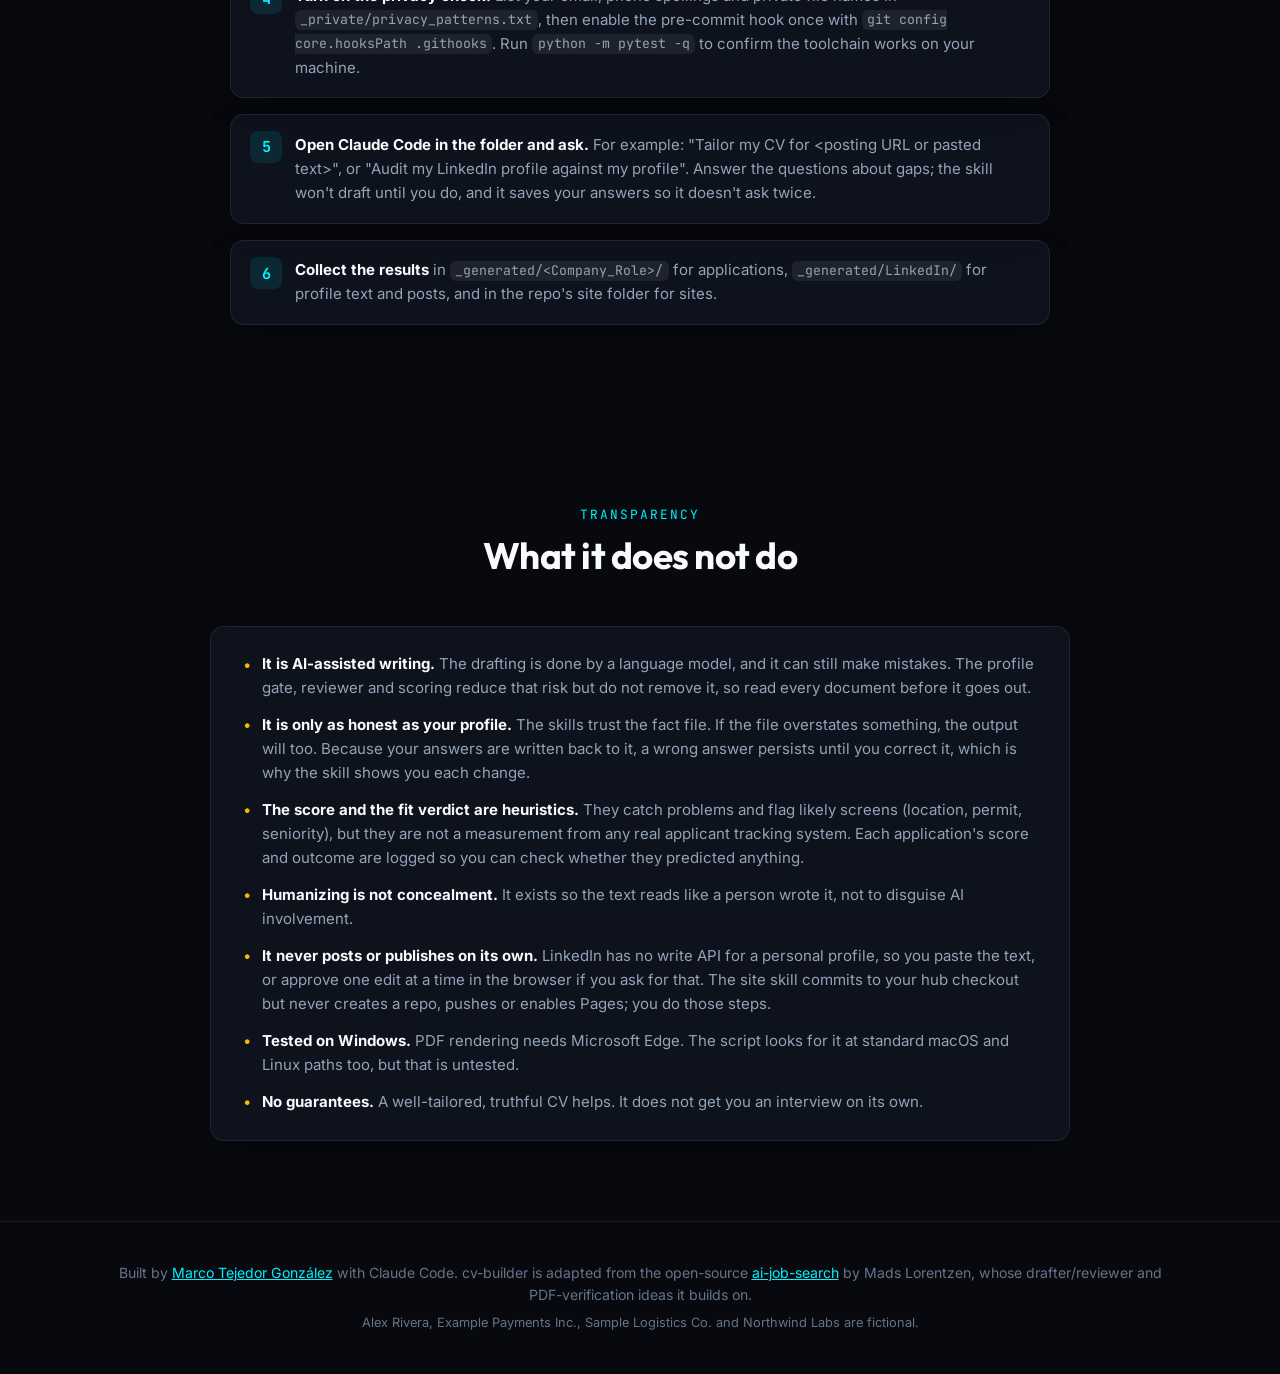
==== commit c01ebea5: "site: correct claims found in review (portfolio does not use the fact file, Not claimable heading, p" ====
--- a/site/index.html
+++ b/site/index.html
@@ -39,14 +39,14 @@
             <div class="container hero-inner">
                 <span class="badge">Open-source Claude Code skills</span>
                 <h1>Career tooling that is <span class="text-gradient">not allowed to lie.</span></h1>
-                <p class="lead">cvkit is three Claude Code skills that share one private fact file about you. One tailors your CV and cover letter to a posting, one keeps your LinkedIn profile and posts consistent, one builds your portfolio and project sites. Each one stops and asks when it would have to claim something the file doesn't back up, and reviews its own work before you see it.</p>
+                <p class="lead">cvkit is three Claude Code skills that share one private fact file about you. One tailors your CV and cover letter to a posting, one keeps your LinkedIn profile and posts consistent, one builds your portfolio and project sites. cv-builder and linkedin stop and ask when they would have to claim something your file doesn't back up; portfolio leaves out what the repo doesn't document. Each reviews its own work before you see it.</p>
                 <div class="hero-actions">
                     <a class="btn btn-primary btn-lg" href="#kit">See what's in the kit</a>
                     <a class="btn btn-secondary btn-lg" href="https://github.com/mtejedorg/cvkit" target="_blank" rel="noopener">View the source ↗</a>
                 </div>
                 <div class="hero-stats">
                     <div><span class="stat-number">3</span><span class="stat-label">Skills: CVs, LinkedIn, sites</span></div>
-                    <div><span class="stat-number">1</span><span class="stat-label">Fact file, the only source of truth</span></div>
+                    <div><span class="stat-number">1</span><span class="stat-label">Fact file behind your CV and LinkedIn</span></div>
                     <div><span class="stat-number">3</span><span class="stat-label">Reviewer personas included</span></div>
                     <div><span class="stat-number">0</span><span class="stat-label">Personal files in the repo</span></div>
                 </div>
@@ -58,25 +58,25 @@
                 <div class="section-header">
                     <span class="section-tag">The kit</span>
                     <h2 class="section-title">Three skills, one fact file</h2>
-                    <p class="section-lead">Open Claude Code in the repo and say what you need. The skill that matches takes over, reads your profile, and shows you every text a reader will see before anything is written or published.</p>
+                    <p class="section-lead">Open Claude Code in the repo and say what you need. The skill that matches takes over, reads your profile, and shows you the text before anything is sent, pasted or published.</p>
                 </div>
                 <div class="grid">
                     <article class="glass-card card">
-                        <div class="card-icon">CV</div>
+                        <div class="card-icon" aria-hidden="true">CV</div>
                         <h3>cv-builder: build CVs and cover letters</h3>
                         <p>Give it a job posting. It rates the fit, asks about every requirement your profile doesn't back, drafts a CV, cover letter and project portfolio, rewrites them so they don't sound like a template, has a fresh reviewer critique them, then compiles and verifies A4 PDFs, with a public version that has no phone number.</p>
                         <p><a href="#cv-builder">How a CV gets built ↓</a></p>
                     </article>
                     <article class="glass-card card">
-                        <div class="card-icon">in</div>
+                        <div class="card-icon" aria-hidden="true">in</div>
                         <h3>linkedin: update your profile and write posts</h3>
                         <p>Compares what is live on your LinkedIn page with your profile and flags anything that overclaims. Writes the headline, About and experience sections within LinkedIn's limits, drafts posts from a project or a repo, replies to recruiters, and recommends your visibility settings.</p>
                         <p><a href="#linkedin">How LinkedIn is handled ↓</a></p>
                     </article>
                     <article class="glass-card card">
-                        <div class="card-icon">www</div>
+                        <div class="card-icon" aria-hidden="true">www</div>
                         <h3>portfolio: create your sites</h3>
-                        <p>Builds a portfolio hub at <code>&lt;you&gt;.github.io</code> and a site for each project repo on GitHub Pages, in the style of this page. Each project publishes a small manifest, and the hub turns those into cards. Every sentence comes from the repo's own documents, every image is a real capture.</p>
+                        <p>Builds a portfolio hub at <code>&lt;you&gt;.github.io</code> and a site for each project repo on GitHub Pages, Each project publishes a small manifest, and the hub turns those into cards. Every sentence comes from the repo's own documents, every screenshot is a real capture, and concept art and diagrams are labelled as such.</p>
                         <p><a href="#portfolio">How sites are built ↓</a></p>
                     </article>
                 </div>
@@ -88,36 +88,36 @@
                 <div class="section-header">
                     <span class="section-tag">Design philosophy</span>
                     <h2 class="section-title">Six rules the whole kit is built around</h2>
-                    <p class="section-lead">AI-written applications tend to fail in two ways: they invent things, and they sound like every other AI-written application. Each rule below targets one of those failures, or the checks that catch them. All three skills follow them.</p>
+                    <p class="section-lead">AI-written applications tend to fail in two ways: they invent things, and they sound like every other AI-written application. Each rule below targets one of those failures, or the checks that catch them. cv-builder follows all six. linkedin applies them to its sections and posts. portfolio applies the ones that fit (no invention, human tone, checked output) to the repo's own documents.</p>
                 </div>
                 <div class="grid grid-5">
                     <article class="glass-card card">
-                        <div class="card-icon">01</div>
+                        <div class="card-icon" aria-hidden="true">01</div>
                         <h3>No hallucination</h3>
                         <p>Every skill, title and number must exist in the candidate profile. If the posting needs something the profile lacks, the skill halts and asks you instead of assuming.</p>
                     </article>
                     <article class="glass-card card">
-                        <div class="card-icon">02</div>
+                        <div class="card-icon" aria-hidden="true">02</div>
                         <h3>Humanized, not detector-evasion</h3>
                         <p>A direct rewrite pass removes template-sounding language while keeping every fact identical. No translation chains, no external APIs, no attempt to hide that AI was used.</p>
                     </article>
                     <article class="glass-card card">
-                        <div class="card-icon">03</div>
+                        <div class="card-icon" aria-hidden="true">03</div>
                         <h3>Fresh-context review</h3>
                         <p>A second agent with no memory of the drafting critiques the result against the posting, so it catches missed keywords and weak framing the drafter has stopped seeing.</p>
                     </article>
                     <article class="glass-card card">
-                        <div class="card-icon">04</div>
+                        <div class="card-icon" aria-hidden="true">04</div>
                         <h3>Verified PDFs</h3>
                         <p>Every PDF is checked for page count, a clean text layer and literal contact details, so an applicant tracking system can actually read it. Then it is inspected by eye. The site skill has its own checks: manifests, a privacy scan and image sizes are verified before anything is published.</p>
                     </article>
                     <article class="glass-card card">
-                        <div class="card-icon">05</div>
+                        <div class="card-icon" aria-hidden="true">05</div>
                         <h3>The profile learns</h3>
                         <p>Every answer you give to a clarification question is written back to your profile in your own words. A "no" is kept as a confirmed gap, so it is never claimed later and each application starts from better facts than the last.</p>
                     </article>
                     <article class="glass-card card">
-                        <div class="card-icon">06</div>
+                        <div class="card-icon" aria-hidden="true">06</div>
                         <h3>Lead with proof</h3>
                         <p>The profile ranks your strongest verifiable claims and names a positioning profile per kind of role. Each run picks three proof points for the posting and puts them in the summary, the first bullets and the letter's opening, within a two-page budget.</p>
                     </article>
@@ -129,8 +129,8 @@
             <div class="container">
                 <div class="section-header">
                     <span class="section-tag">The shared fact file</span>
-                    <h2 class="section-title">One profile, written once, believed by all three</h2>
-                    <p class="section-lead">The candidate profile is a Markdown file you keep outside this repo. It is the only thing any skill is allowed to believe, and its headings are a contract the skills read.</p>
+                    <h2 class="section-title">One profile, written once, believed by the CV and LinkedIn skills</h2>
+                    <p class="section-lead">The candidate profile is a Markdown file you keep outside this repo. cv-builder and linkedin are allowed to believe nothing else, and its headings are a contract they read. The portfolio skill believes only the project repo's own documents and the software itself.</p>
                 </div>
                 <div class="split">
                     <div class="glass-card card">
@@ -152,7 +152,7 @@
                         </ul>
                     </div>
                 </div>
-                <p class="caption">The profile, your applications log and your generated files live in a workspace folder or private repo. A privacy check scans every tracked file for your own patterns before a commit lands, so the public skill repo never holds a personal file.</p>
+                <p class="caption">The profile, your applications log and your generated files live in a workspace folder or private repo. Once you list your own patterns and enable the pre-commit hook, a commit containing any of them is blocked, so the public skill repo stays free of personal files.</p>
             </div>
         </section>
 
@@ -218,7 +218,7 @@
                         <span class="step-num">7</span>
                         <div class="glass-card step-card">
                             <h3>State update <span class="gate gate-write">Writes your profile</span></h3>
-                            <p>Every answer you gave, from phase 1 or from questions the reviewer or scoring raised later, is saved to the candidate profile in your own words. A "no" goes under Confirmed gaps. Nothing is inferred, and the exact lines added are shown to you. This runs even after short commands like an ATS-only check.</p>
+                            <p>Every answer you gave, from phase 1 or from questions the reviewer or scoring raised later, is saved to the candidate profile in your own words. A "no" goes under Not claimable. Nothing is inferred, and the exact lines added are shown to you. This runs even after short commands like an ATS-only check.</p>
                         </div>
                     </li>
                     <li class="step">
@@ -258,9 +258,8 @@
                     <div class="terminal-bar"><i></i><i></i><i></i><span>&nbsp;phase 7 · state update</span></div>
                     <div class="terminal-body">
                         <p><span class="who">skill ›</span> Saving what you told me to <b>_private/candidate_profile_alex-rivera.md</b>:</p>
-                        <pre class="diff"><span class="ctx">## Confirmed gaps</span><span class="add">+ Kubernetes: confirmed 2026-03-14 (Northwind Labs posting).
-+   "Only Docker and ECS, no Kubernetes."</span></pre>
-                        <p><span class="who">skill ›</span> 1 entry added. Kubernetes is now a confirmed gap, so I won't claim it in any CV. If that changes, tell me and I'll update it.</p>
+                        <pre class="diff"><span class="ctx">## Not claimable</span><span class="add">+ Kubernetes — confirmed 2026-03-14 (Northwind Labs posting) — "Only Docker and ECS, no Kubernetes."</span></pre>
+                        <p><span class="who">skill ›</span> 1 entry added. Kubernetes is now under Not claimable, so I won't claim it in any CV. If that changes, tell me and I'll update it.</p>
                     </div>
                 </div>
                 <p class="caption">Illustrative dialogue and file change written to show the behavior, using a fictional candidate and posting. Only what you state is saved: answers are never inferred or upgraded. The CV it describes is shown <a href="#verify">below</a>.</p>
@@ -296,7 +295,7 @@
                         <li>No fact, number, date or title changed</li>
                     </ul>
                 </div>
-                <div class="note"><strong>Why not a detector-evasion pipeline?</strong> Some humanizer tools push text through chains of machine translation to fool AI-content detectors. That was rejected here: nobody scans a CV for detector signals (a recruiter or a text parser reads it), and every extra translation hop risks drifting a tool name, a metric or a date in a document where each claim must stay true. This skill never tries to hide that AI helped.</div>
+                <div class="note"><strong>Why not a detector-evasion pipeline?</strong> Some humanizer tools push text through chains of machine translation to fool AI-content detectors. That was rejected here: nobody scans a CV for detector signals (a recruiter or a text parser reads it), and every extra translation hop risks drifting a tool name, a metric or a date in a document where each claim must stay true. cvkit never tries to hide that AI helped.</div>
             </div>
         </section>
 
@@ -398,7 +397,7 @@
                         <p>Recommends open-to-work visibility, what contact information to expose and which items to feature, as a checklist for you to click through. Settings change only on an explicit yes, one at a time.</p>
                     </article>
                 </div>
-                <div class="note"><strong>You stay in control of the page.</strong> The skill opens your public profile in the built-in browser and reads it. If LinkedIn asks for a login, you sign in yourself; the skill never types credentials. By default you paste the approved text. Only if you ask it to apply an edit does it fill one section's edit dialog, show you the result and wait for a yes before saving. There is never a bulk save. Without a browser, a LinkedIn data export works as the source.</div>
+                <div class="note"><strong>You stay in control of the page.</strong> The skill opens your public profile in Claude's built-in browser pane (desktop app) and reads it. If LinkedIn asks for a login, you sign in yourself; the skill never types credentials. By default you paste the approved text. Only if you ask it to apply an edit does it fill one section's edit dialog, show you the result and wait for a yes before saving. There is never a bulk save. Without a browser, a LinkedIn data export works as the source.</div>
             </div>
         </section>
 
@@ -453,7 +452,7 @@
                         <p>Reads the shortlist between meetings, wants something shipped and specific, and can tell a real contribution from a team's. Reviews CVs, letters, portfolios, LinkedIn and sites.</p>
                     </article>
                 </div>
-                <p class="caption">Say "create a persona for &lt;role or company type&gt;" and the skill drafts one from your positioning profiles and past postings, into your private folder. Each skill runs the personas that review its kind of output. Findings that several personas share become edits; a finding from one persona is reported to you as a trade-off. Facts never change in this step.</p>
+                <p class="caption">Say "create a persona for &lt;role or company type&gt;" and the skill drafts one from your positioning profiles and past postings, into your private folder. Each skill runs the personas that review its kind of output. Findings that several personas share become edits; a finding from one persona is applied when it costs the others nothing, and reported to you as a trade-off when it does. Facts never change in this step.</p>
             </div>
         </section>
 
@@ -466,11 +465,11 @@
                 </div>
                 <ol class="run">
                     <li class="glass-card"><strong>Fork or clone the repo</strong> and install the dependencies: Python 3.10+, <code>pip install PyMuPDF markdown pytest Pillow</code>, and Microsoft Edge for headless PDF rendering.</li>
-                    <li class="glass-card"><strong>Choose where your private data lives.</strong> Either inside the clone (<code>_private/</code> and <code>_generated/</code> are gitignored), or in a separate private folder or repo that a gitignored <code>cvkit.config.json</code> points to. The second keeps the public repo free of any personal file.</li>
-                    <li class="glass-card"><strong>Write your candidate profile</strong> from the template in <code>templates/</code>, as <code>_private/candidate_profile_&lt;your-name&gt;.md</code>: positioning profiles, ranked proof points, skills with a depth level, verified metrics, what you can't claim and your preferences. This file is the only thing the skills are allowed to believe.</li>
-                    <li class="glass-card"><strong>Turn on the privacy check.</strong> List your email, phone spellings and private file names in <code>_private/privacy_patterns.txt</code>, then enable the pre-commit hook once with <code>git config core.hooksPath .githooks</code>.</li>
-                    <li class="glass-card"><strong>Open Claude Code in the folder and ask.</strong> For example: "Tailor my CV for &lt;posting URL or pasted text&gt;", "Audit my LinkedIn profile against my profile", or "Make a project page for this repo". Answer the questions about gaps; the skill won't draft until you do, and it saves your answers so it doesn't ask twice.</li>
-                    <li class="glass-card"><strong>Collect the results</strong> in <code>_generated/&lt;Company&gt;/</code> for applications, <code>_generated/LinkedIn/</code> for profile text and posts, and in the repo's site folder for sites.</li>
+                    <li class="glass-card"><strong>Choose where your private data lives.</strong> Either inside the clone (<code>_private/</code> and <code>_generated/</code> are gitignored), or in a separate private folder or repo that a gitignored <code>cvkit.config.json</code> (copy <code>cvkit.config.example.json</code>) points to, or that the <code>CV_WORKSPACE</code> variable names. The second keeps the public repo free of any personal file.</li>
+                    <li class="glass-card"><strong>Write your candidate profile</strong> from the template in <code>templates/</code>, as <code>_private/candidate_profile_&lt;your-name&gt;.md</code>: positioning profiles, ranked proof points, skills with a depth level, verified metrics, what you can't claim and your preferences. cv-builder and linkedin believe nothing else.</li>
+                    <li class="glass-card"><strong>Turn on the privacy check.</strong> List your email, phone spellings and private file names in <code>_private/privacy_patterns.txt</code>, then enable the pre-commit hook once with <code>git config core.hooksPath .githooks</code>. Run <code>python -m pytest -q</code> to confirm the toolchain works on your machine.</li>
+                    <li class="glass-card"><strong>Open Claude Code in the folder and ask.</strong> For example: "Tailor my CV for &lt;posting URL or pasted text&gt;", or "Audit my LinkedIn profile against my profile". Answer the questions about gaps; the skill won't draft until you do, and it saves your answers so it doesn't ask twice.</li>
+                    <li class="glass-card"><strong>Collect the results</strong> in <code>_generated/&lt;Company_Role&gt;/</code> for applications, <code>_generated/LinkedIn/</code> for profile text and posts, and in the repo's site folder for sites.</li>
                 </ol>
             </div>
         </section>
@@ -487,7 +486,7 @@
                         <li><strong>It is only as honest as your profile.</strong> The skills trust the fact file. If the file overstates something, the output will too. Because your answers are written back to it, a wrong answer persists until you correct it, which is why the skill shows you each change.</li>
                         <li><strong>The score and the fit verdict are heuristics.</strong> They catch problems and flag likely screens (location, permit, seniority), but they are not a measurement from any real applicant tracking system. Each application's score and outcome are logged so you can check whether they predicted anything.</li>
                         <li><strong>Humanizing is not concealment.</strong> It exists so the text reads like a person wrote it, not to disguise AI involvement.</li>
-                        <li><strong>It doesn't post or publish for you.</strong> LinkedIn has no write API for a personal profile, so you paste the text (or approve one edit at a time in the browser). The site skill never creates a repo, pushes or enables Pages; you do those steps.</li>
+                        <li><strong>It never posts or publishes on its own.</strong> LinkedIn has no write API for a personal profile, so you paste the text, or approve one edit at a time in the browser if you ask for that. The site skill commits to your hub checkout but never creates a repo, pushes or enables Pages; you do those steps.</li>
                         <li><strong>Tested on Windows.</strong> PDF rendering needs Microsoft Edge. The script looks for it at standard macOS and Linux paths too, but that is untested.</li>
                         <li><strong>No guarantees.</strong> A well-tailored, truthful CV helps. It does not get you an interview on its own.</li>
                     </ul>
@@ -499,7 +498,7 @@
 
     <footer class="footer">
         <div class="container">
-            <p>Built by <a href="https://mtejedorg.github.io/">Marco Tejedor González</a> with Claude Code. Adapted from the open-source <a href="https://github.com/MadsLorentzen/ai-job-search" target="_blank" rel="noopener">ai-job-search</a> by Mads Lorentzen, whose drafter/reviewer and PDF-verification ideas this builds on.</p>
+            <p>Built by <a href="https://mtejedorg.github.io/">Marco Tejedor González</a> with Claude Code. cv-builder is adapted from the open-source <a href="https://github.com/MadsLorentzen/ai-job-search" target="_blank" rel="noopener">ai-job-search</a> by Mads Lorentzen, whose drafter/reviewer and PDF-verification ideas it builds on.</p>
             <p>Alex Rivera, Example Payments Inc., Sample Logistics Co. and Northwind Labs are fictional.</p>
         </div>
     </footer>
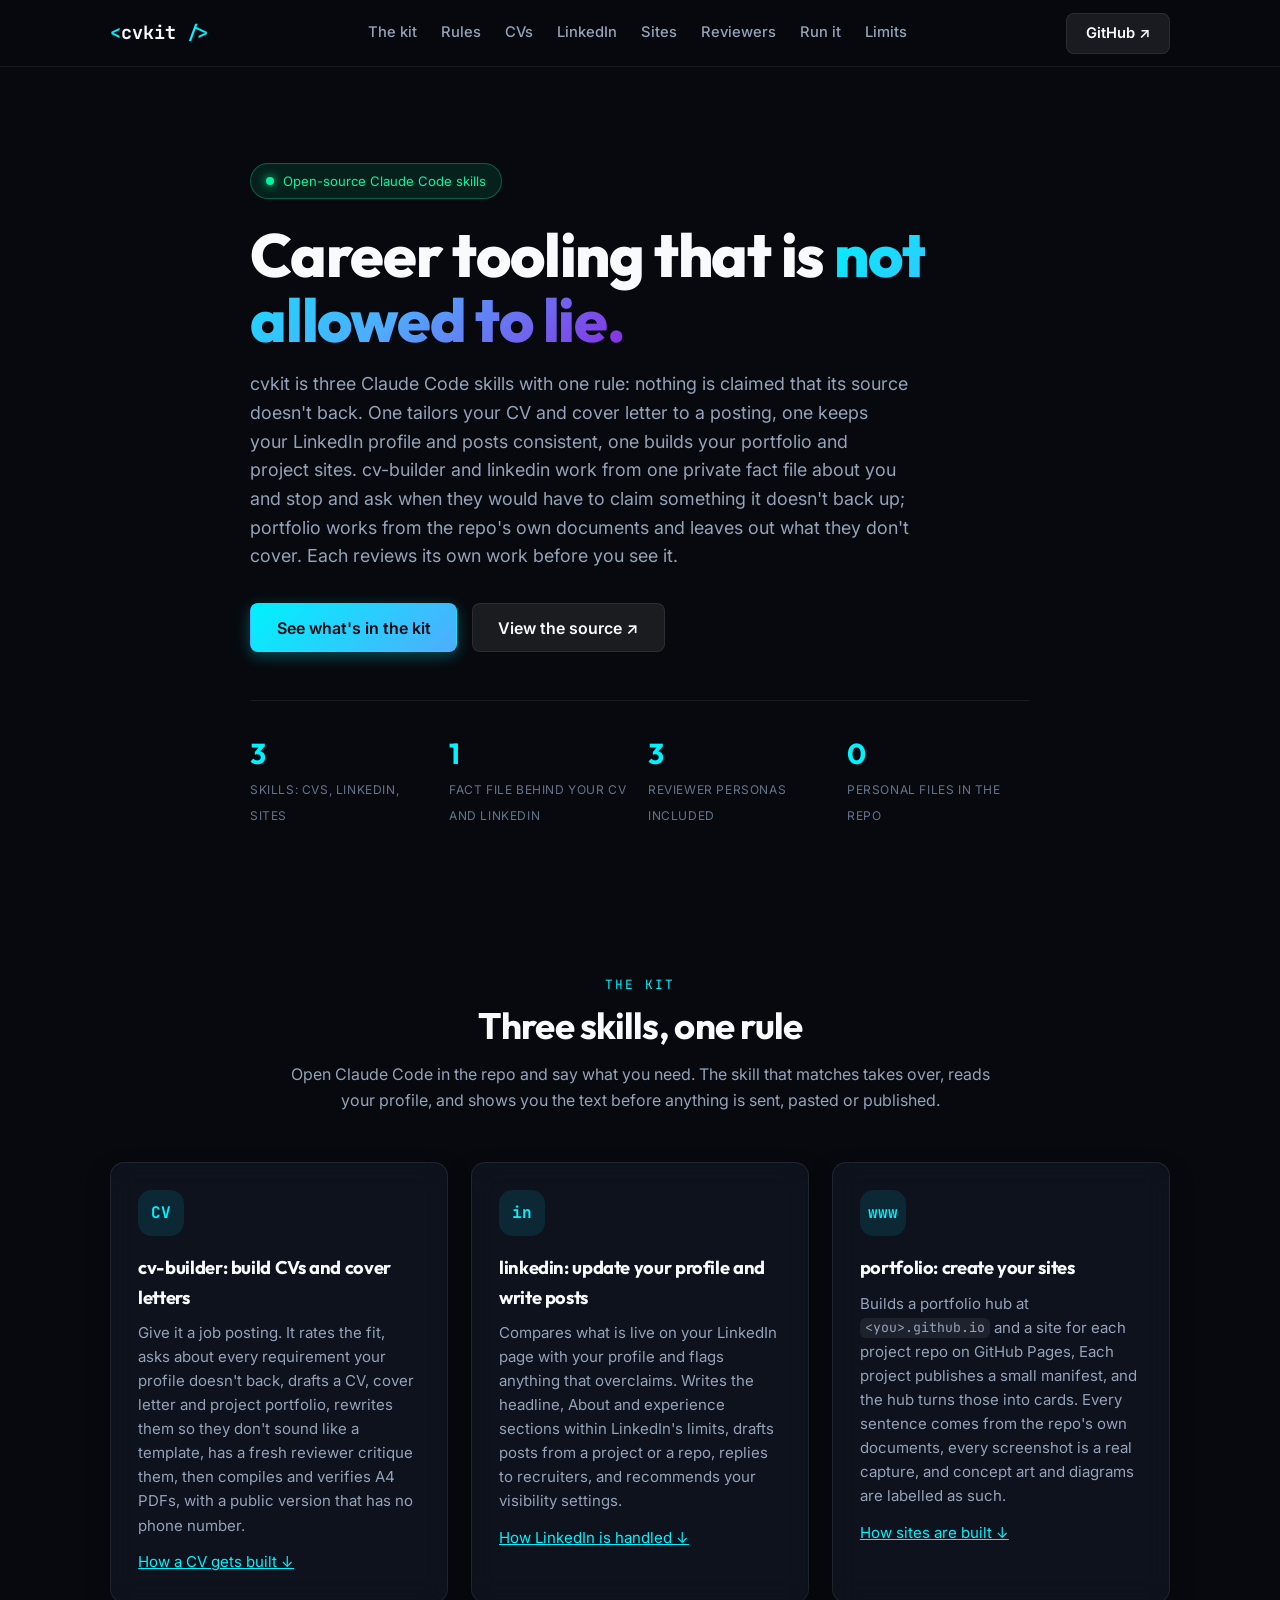
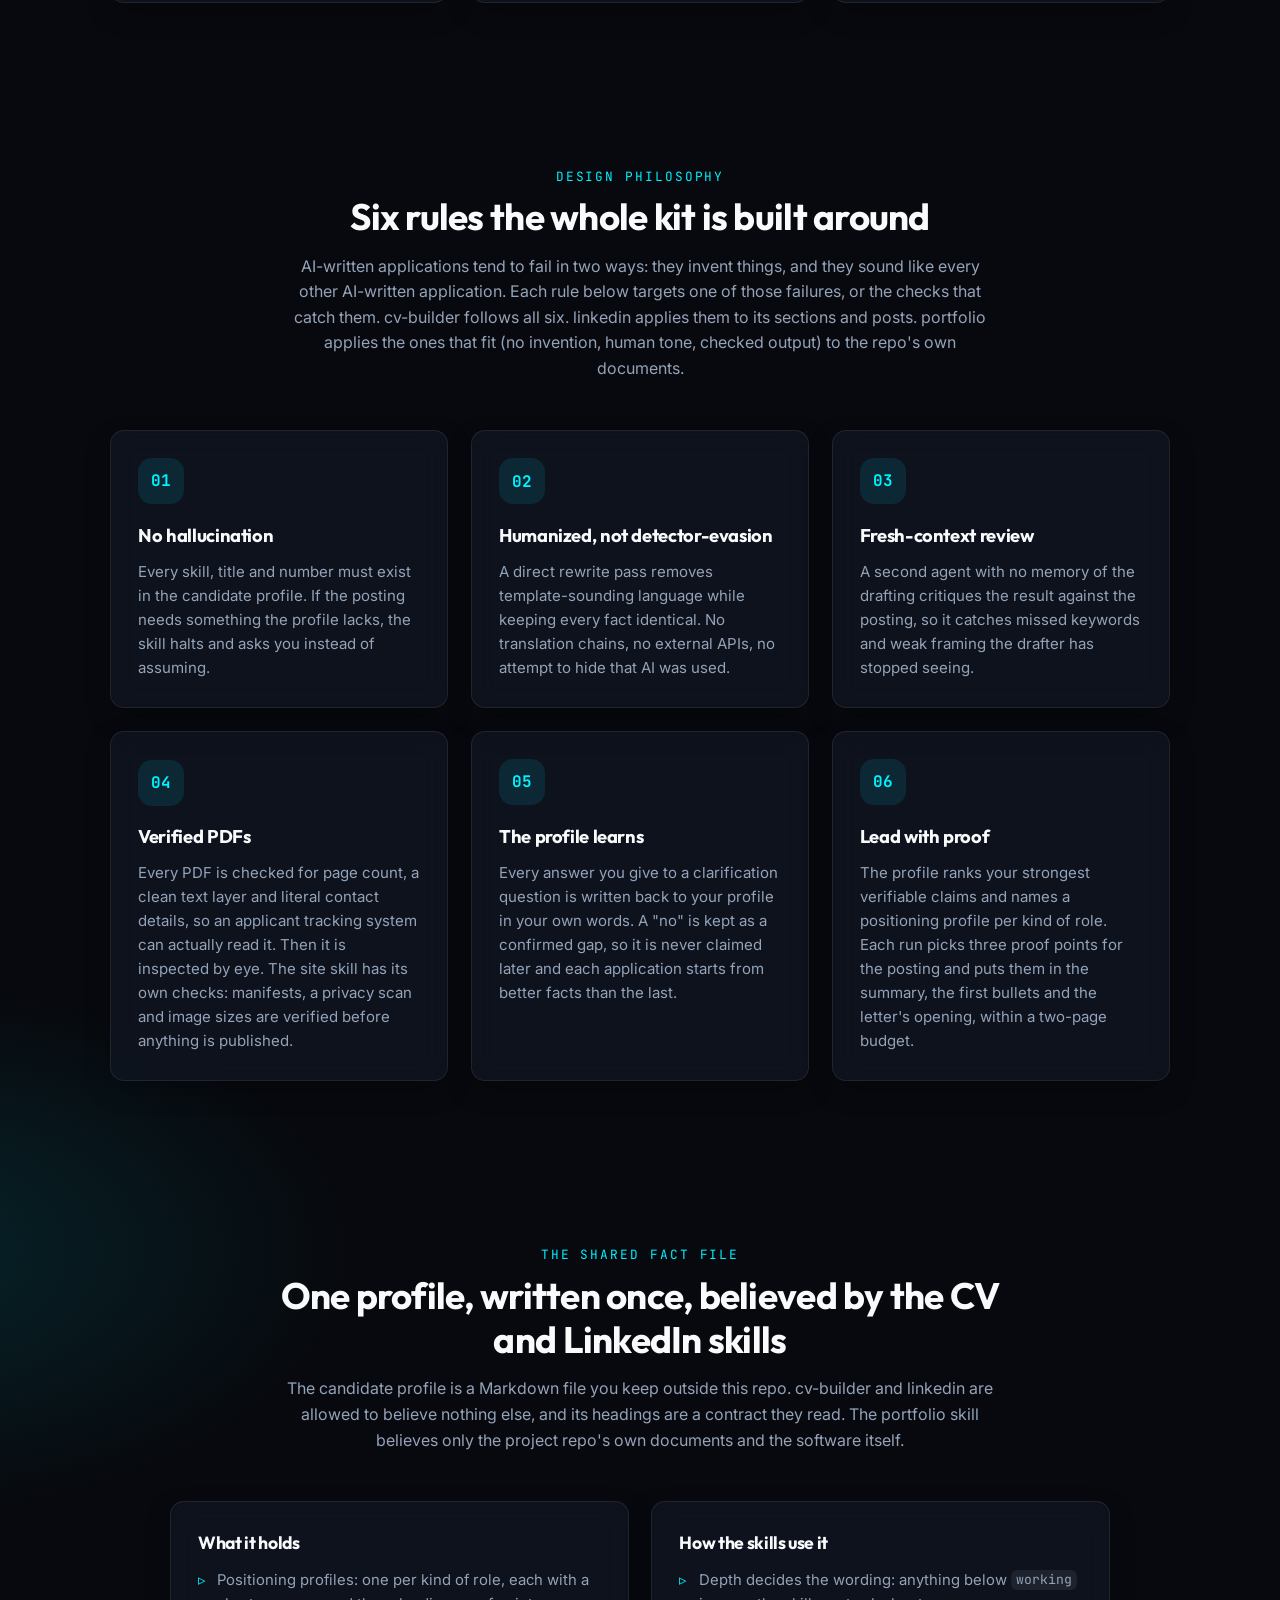
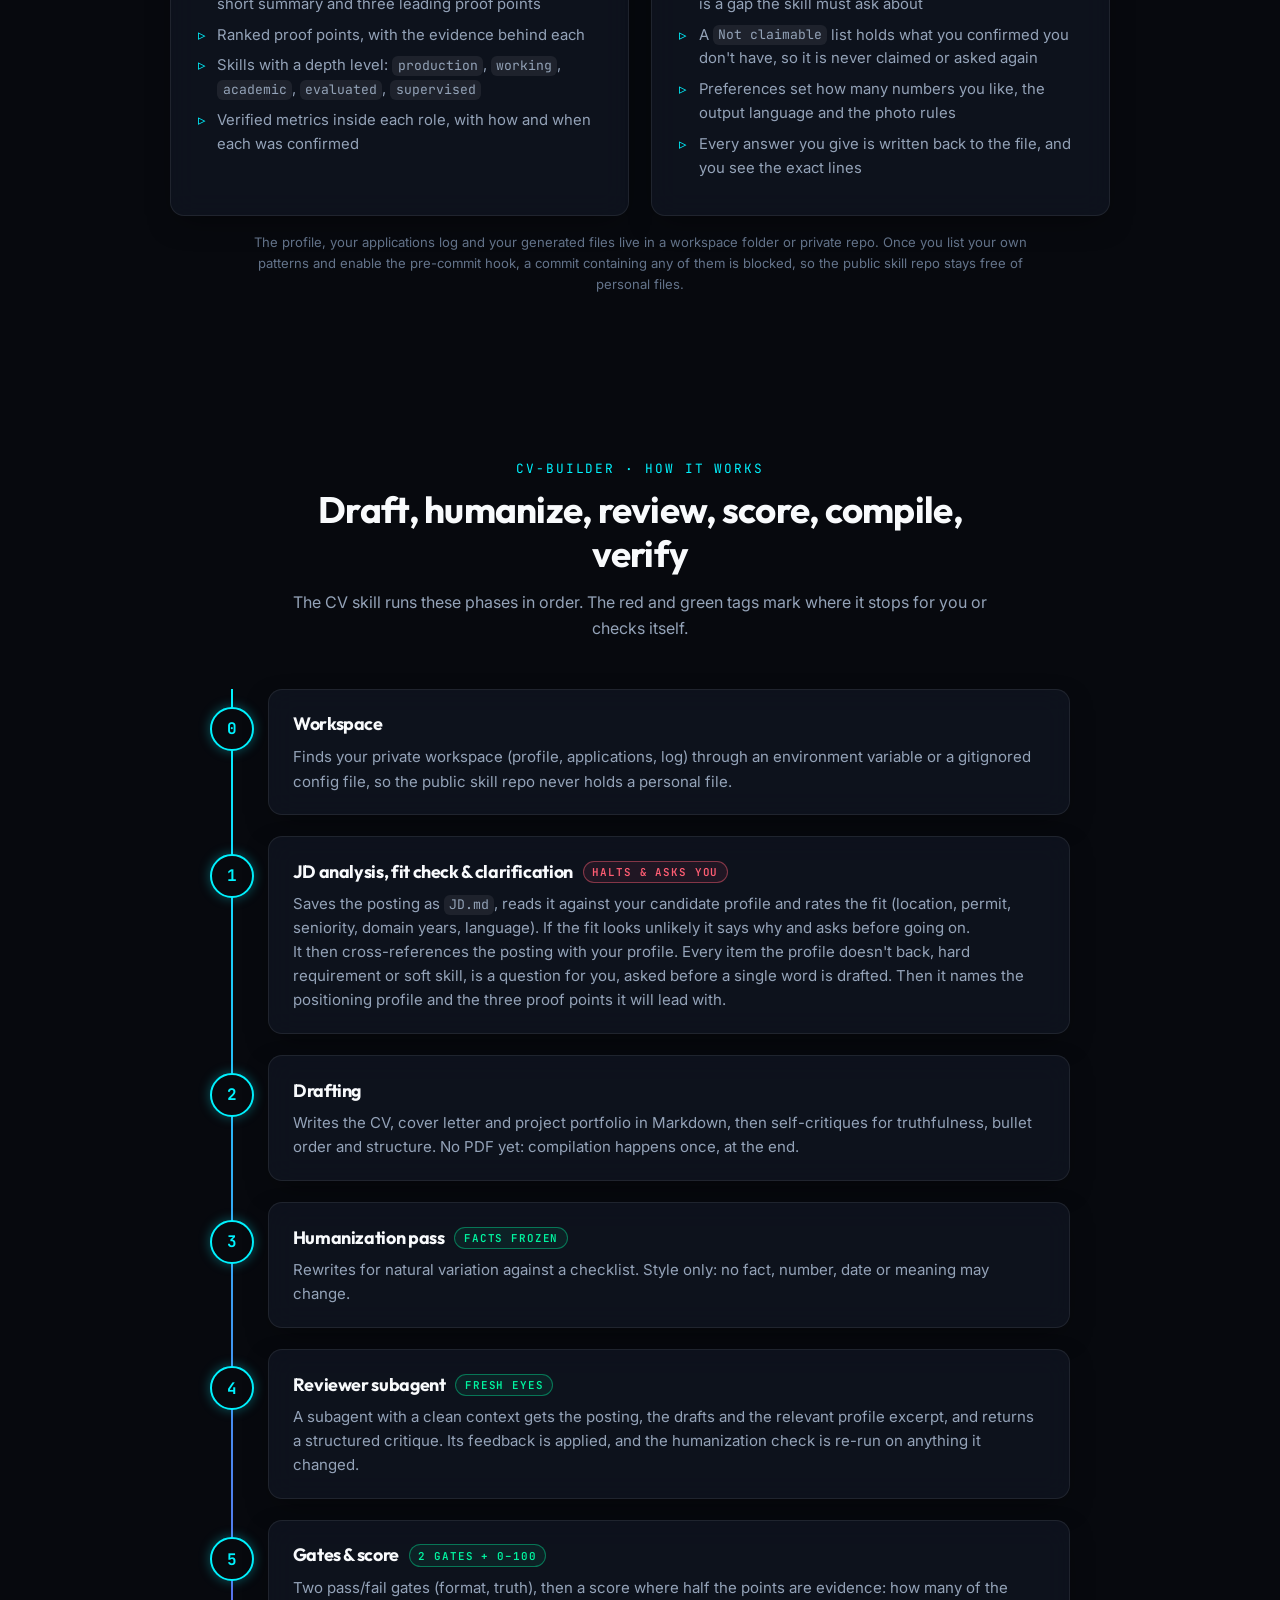
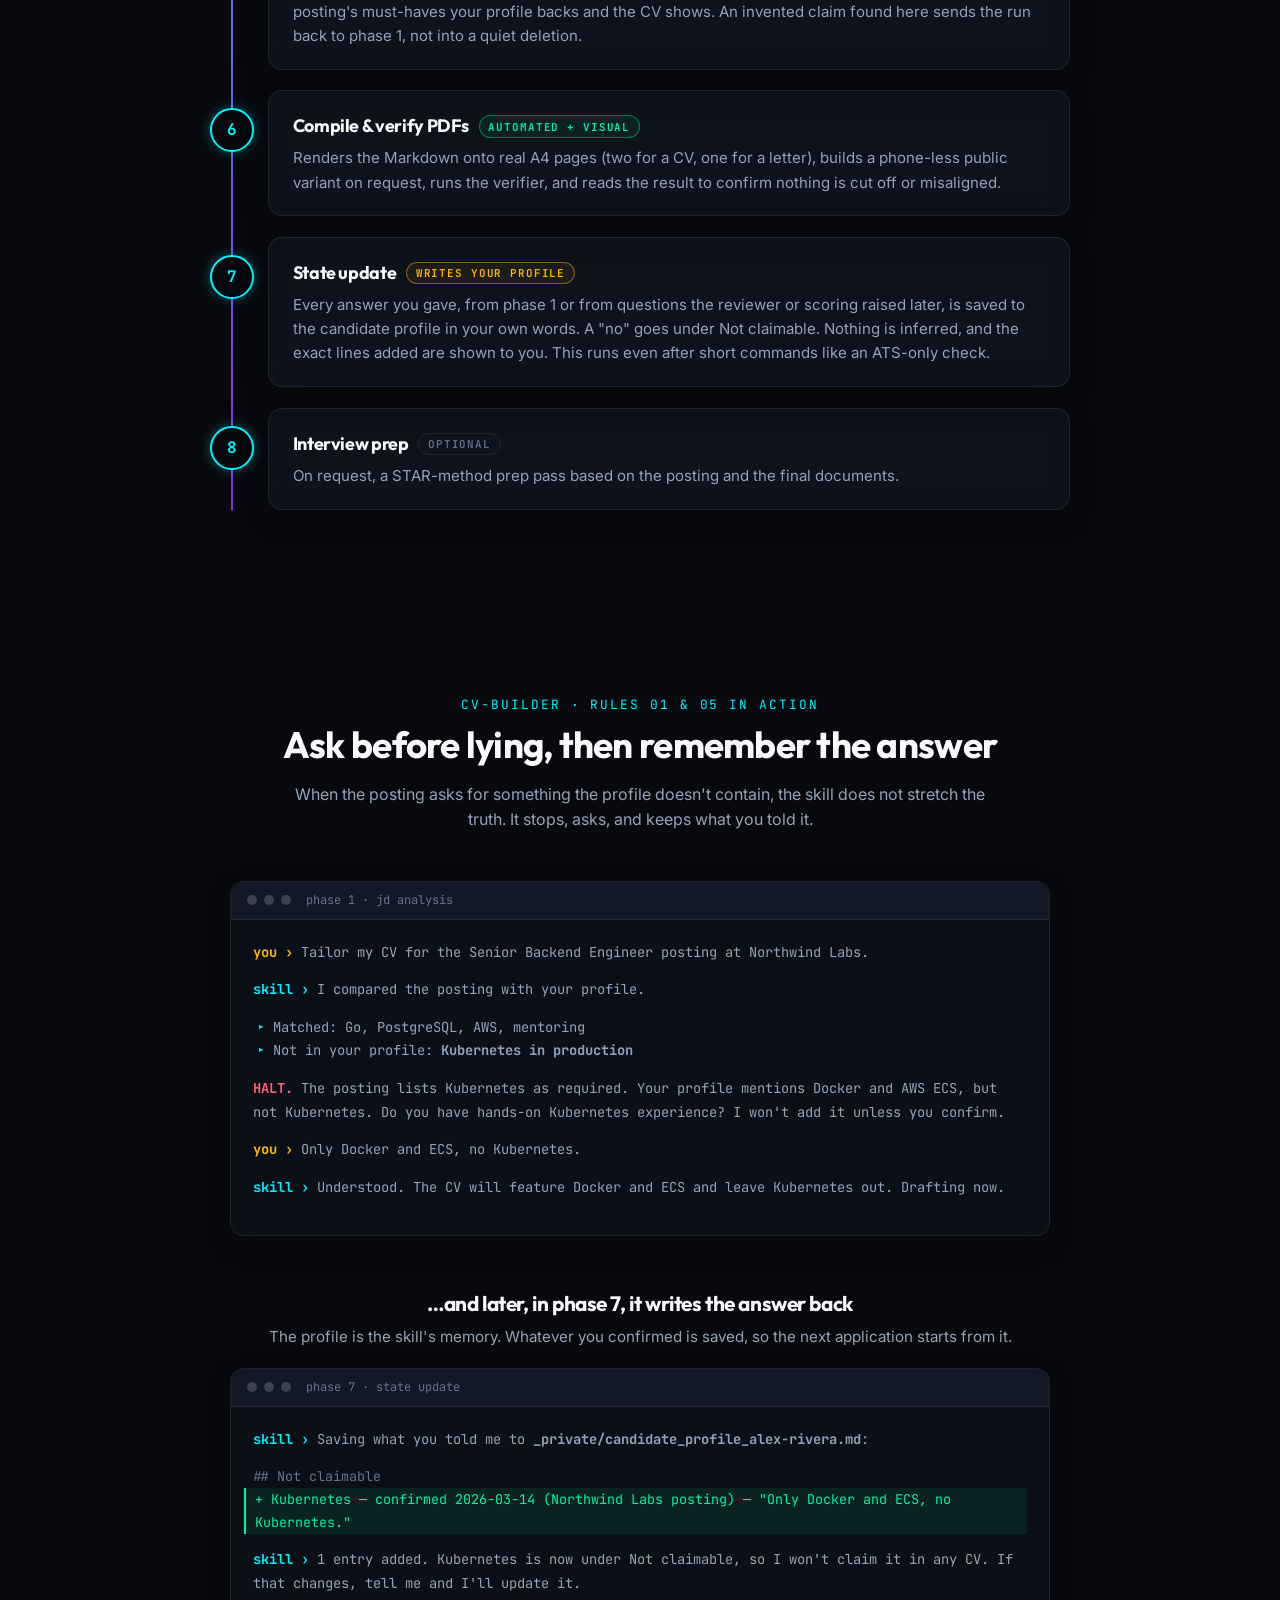
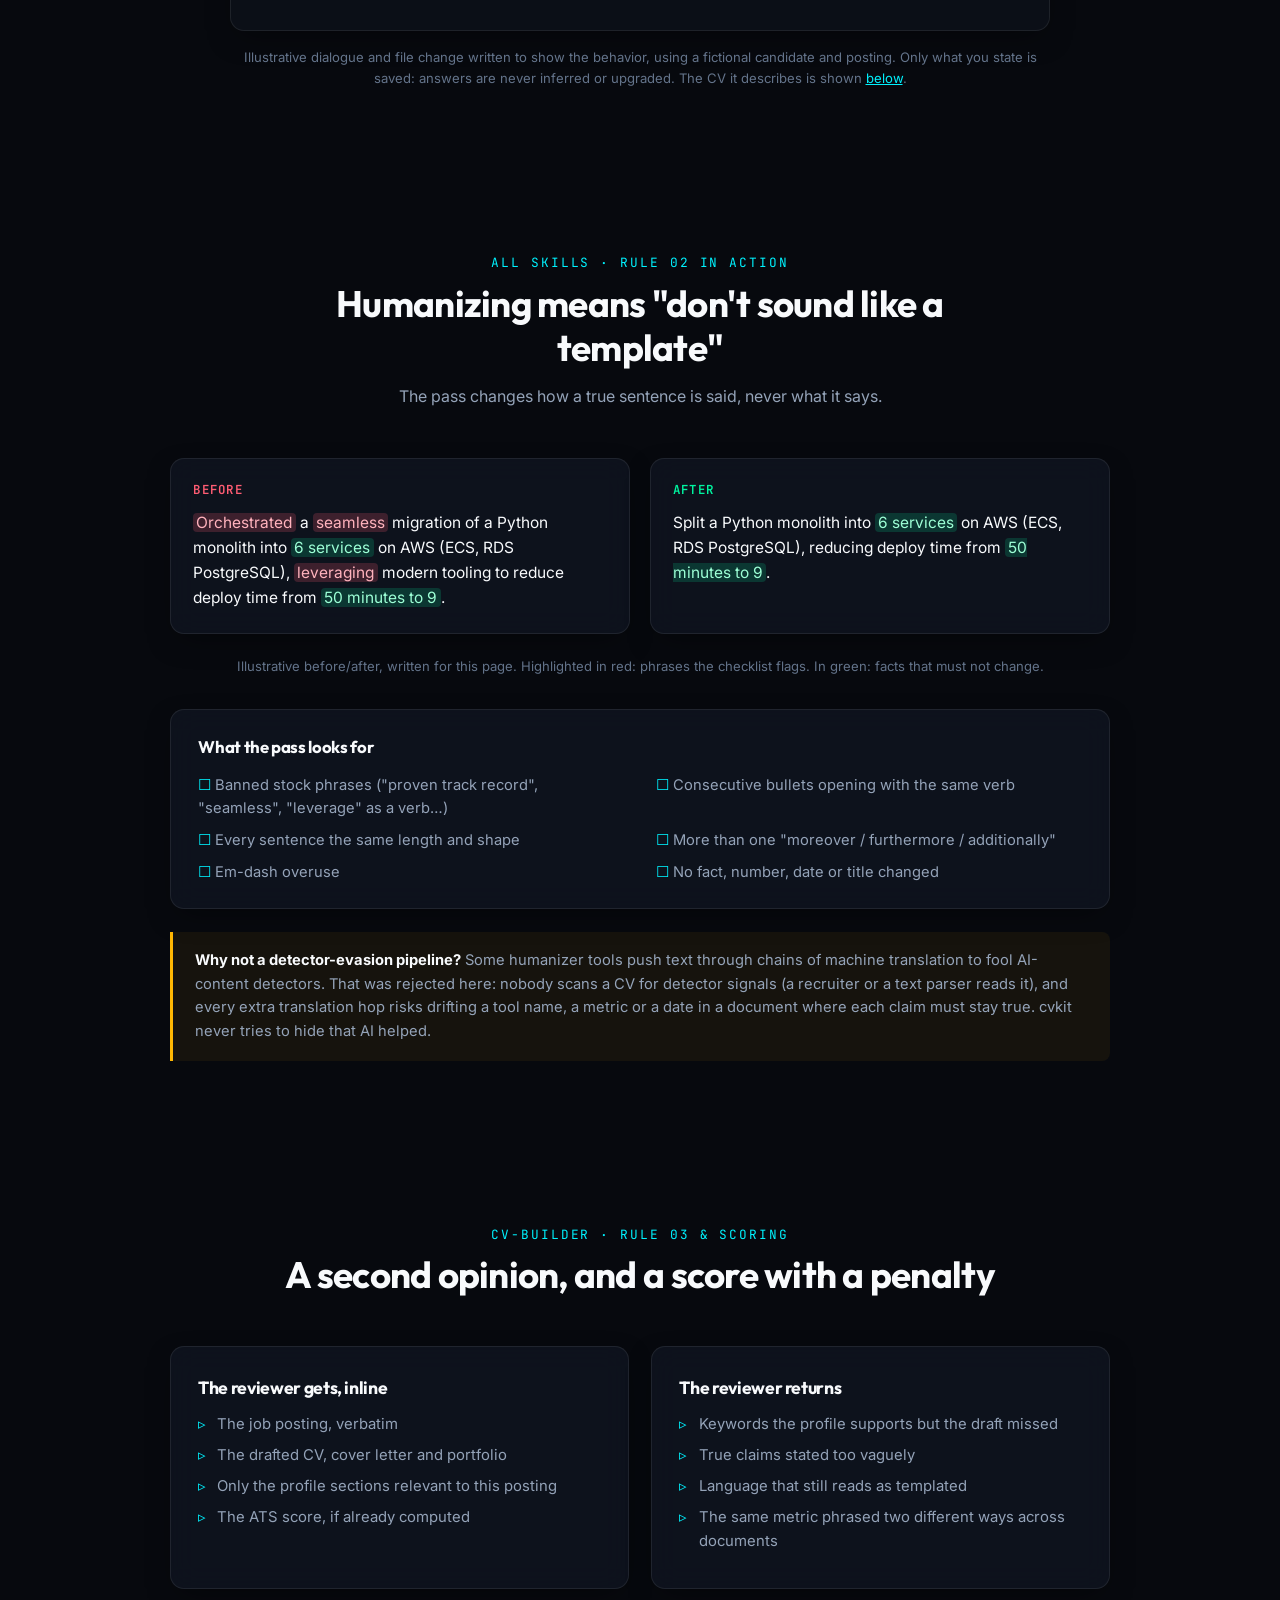
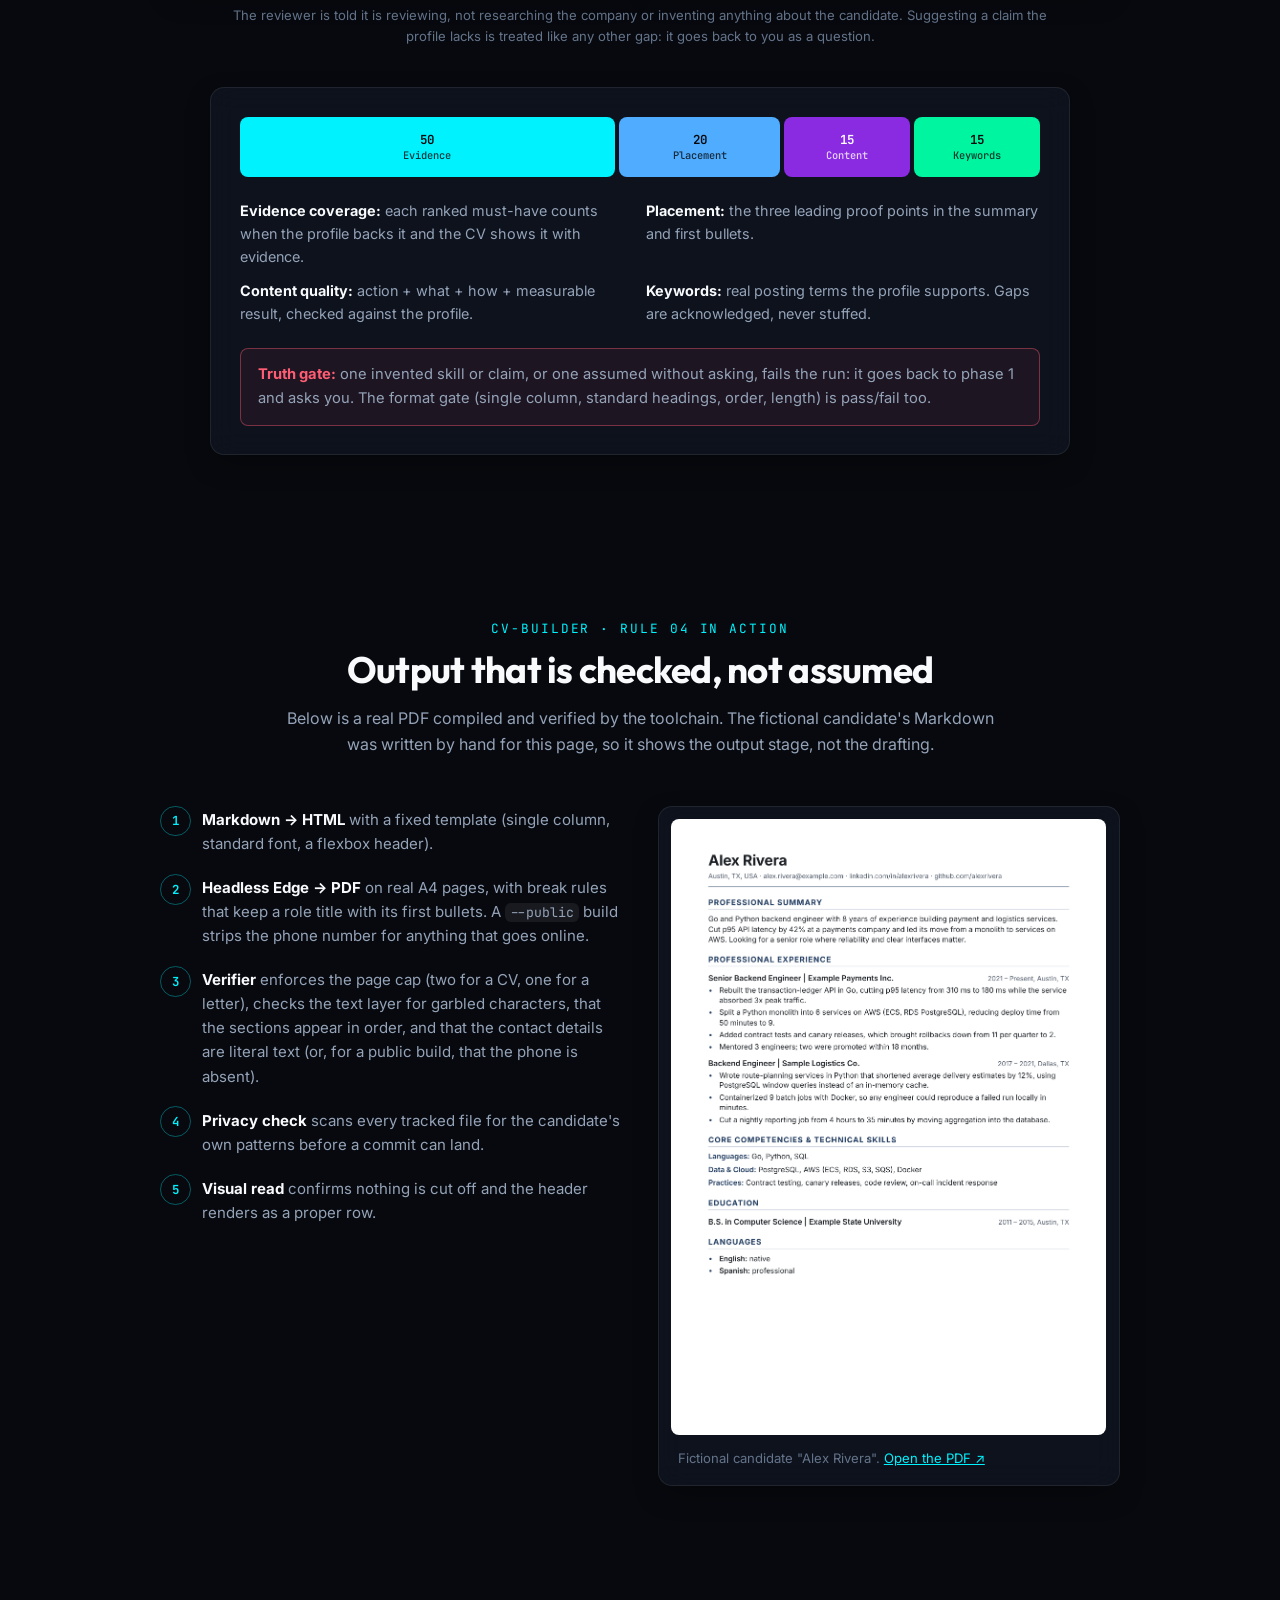
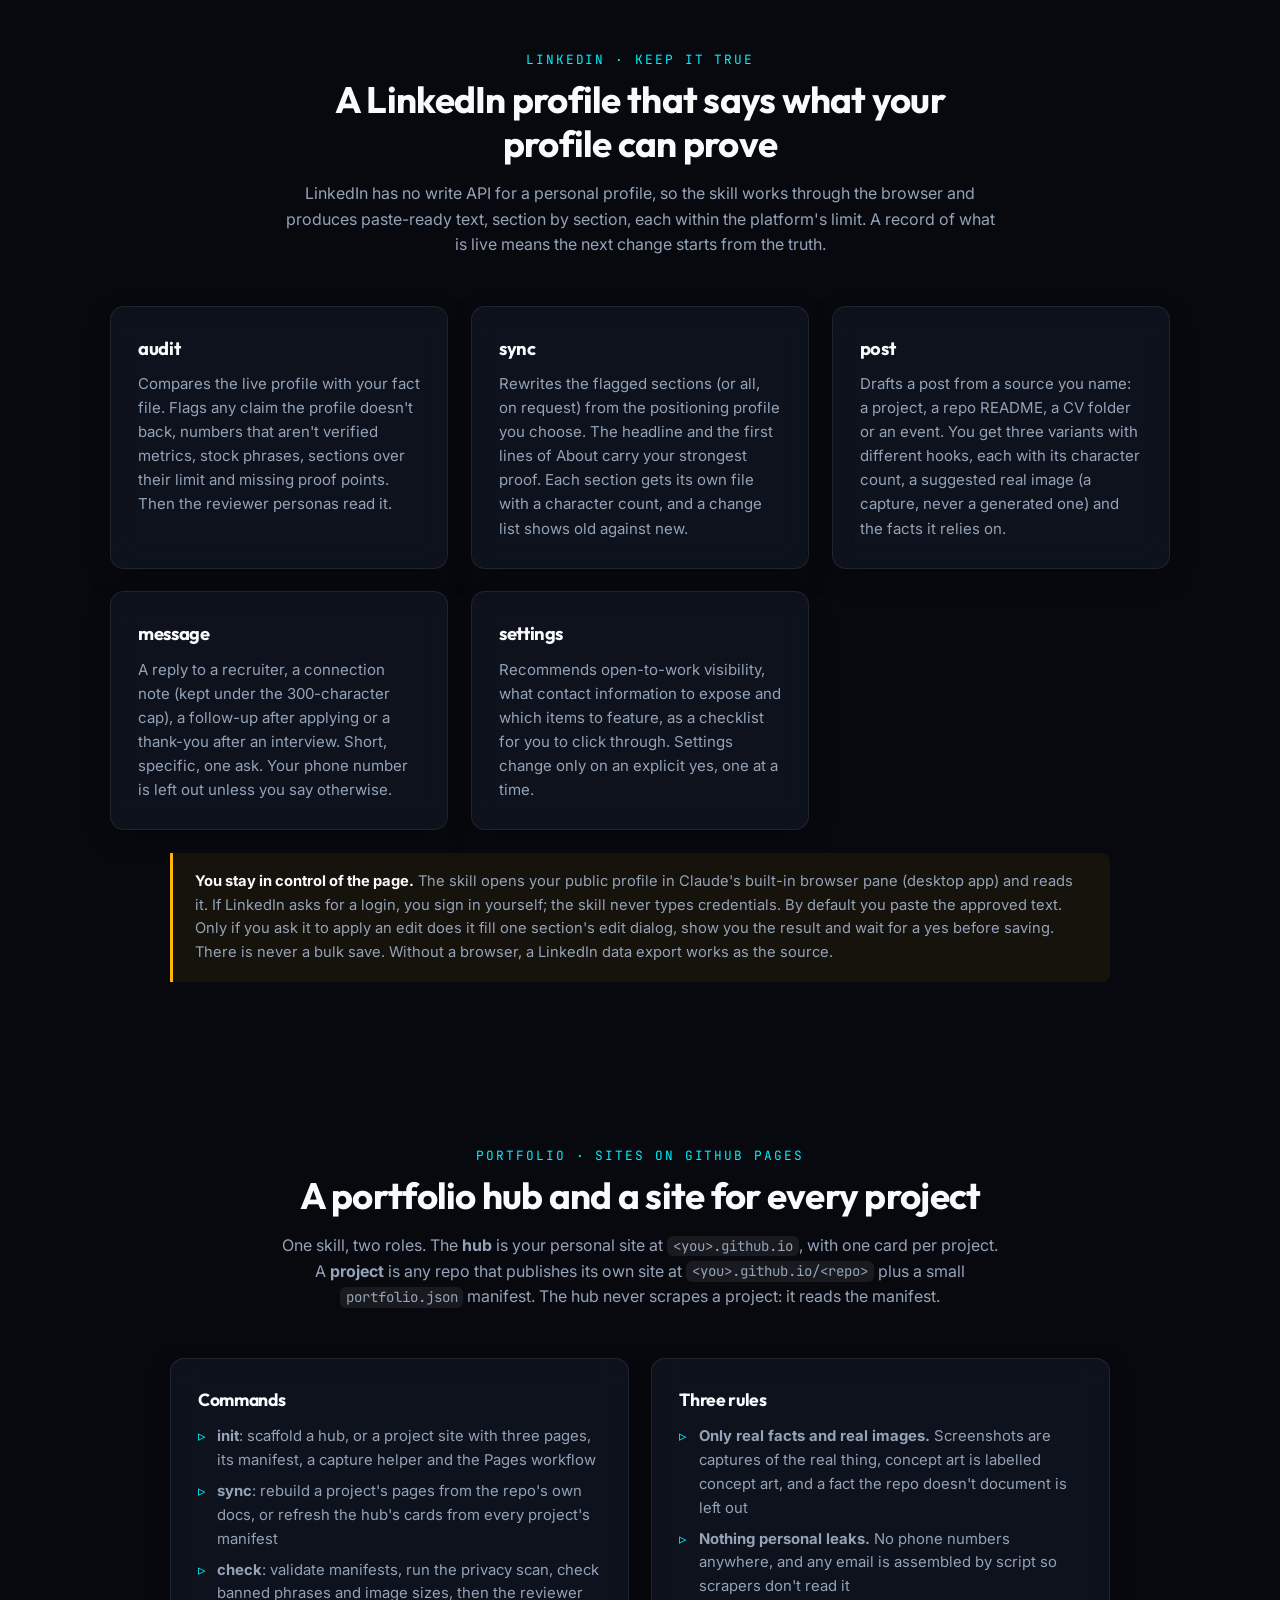
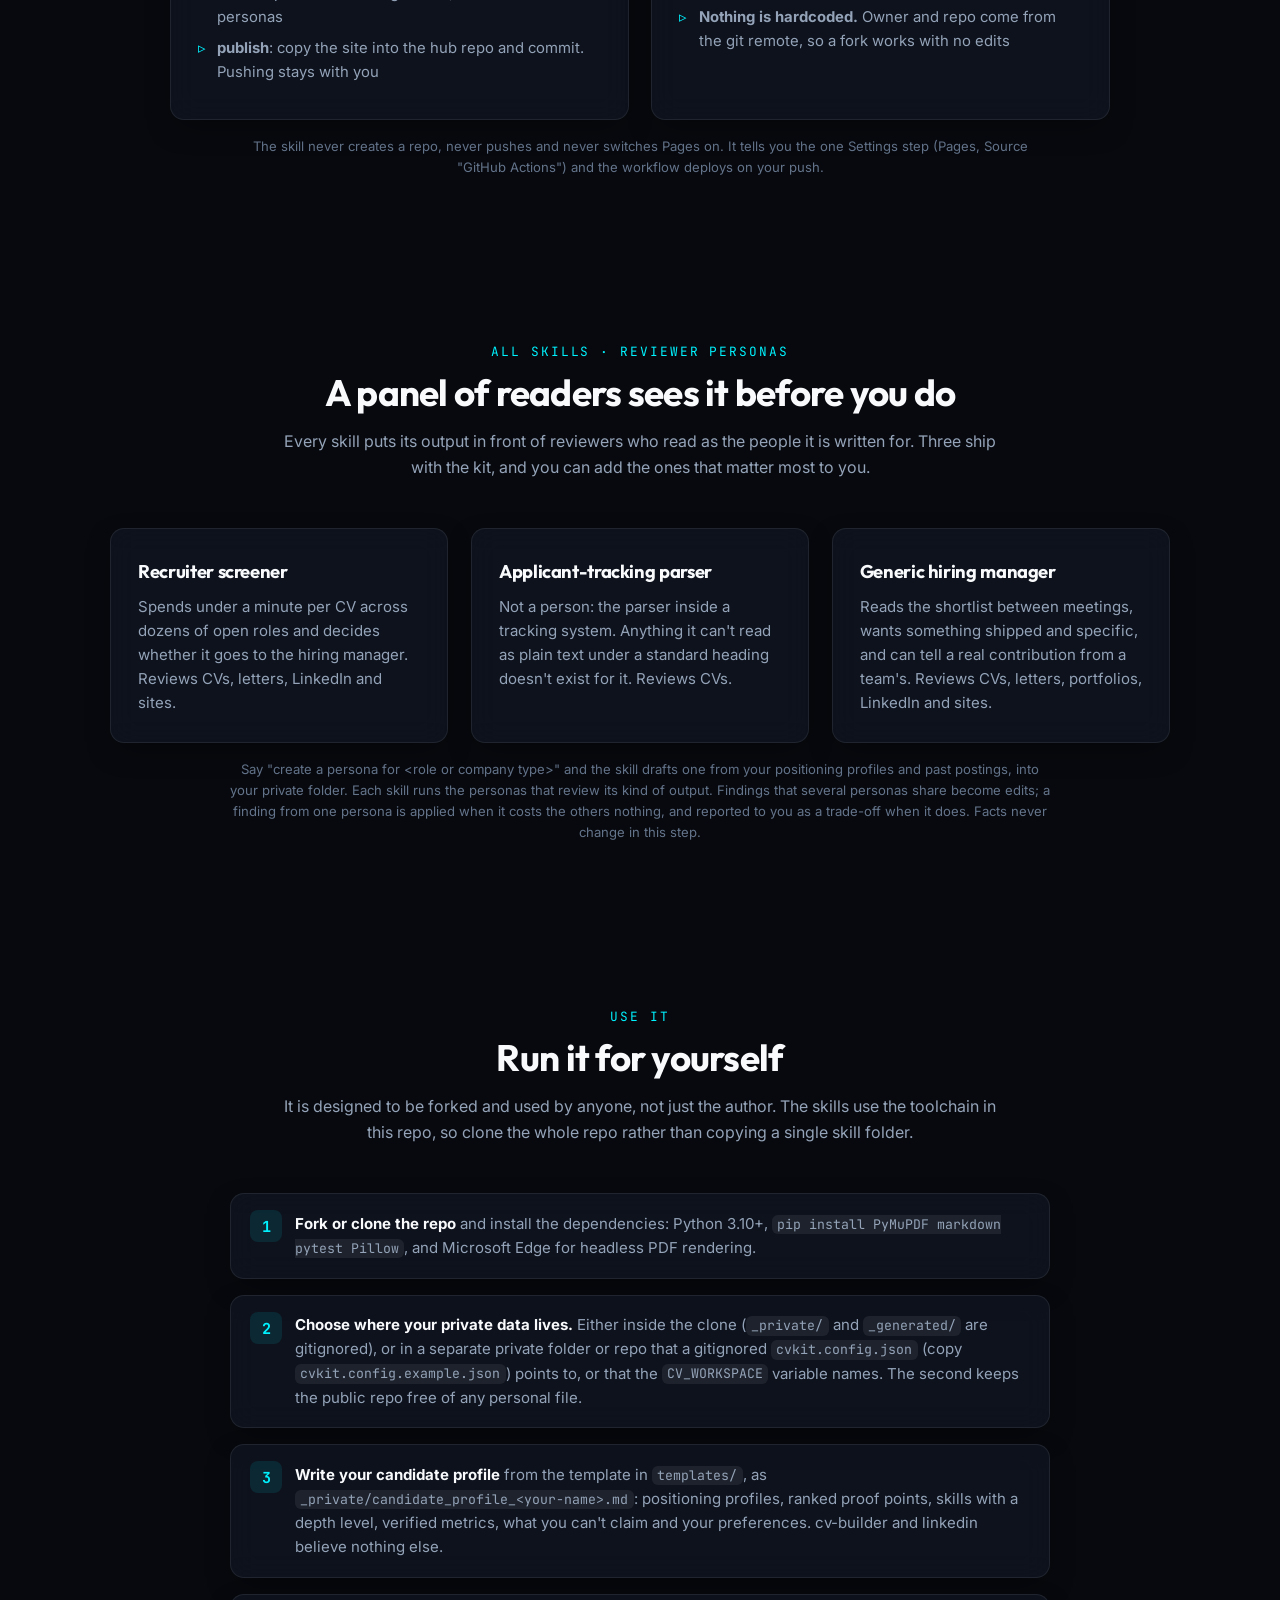
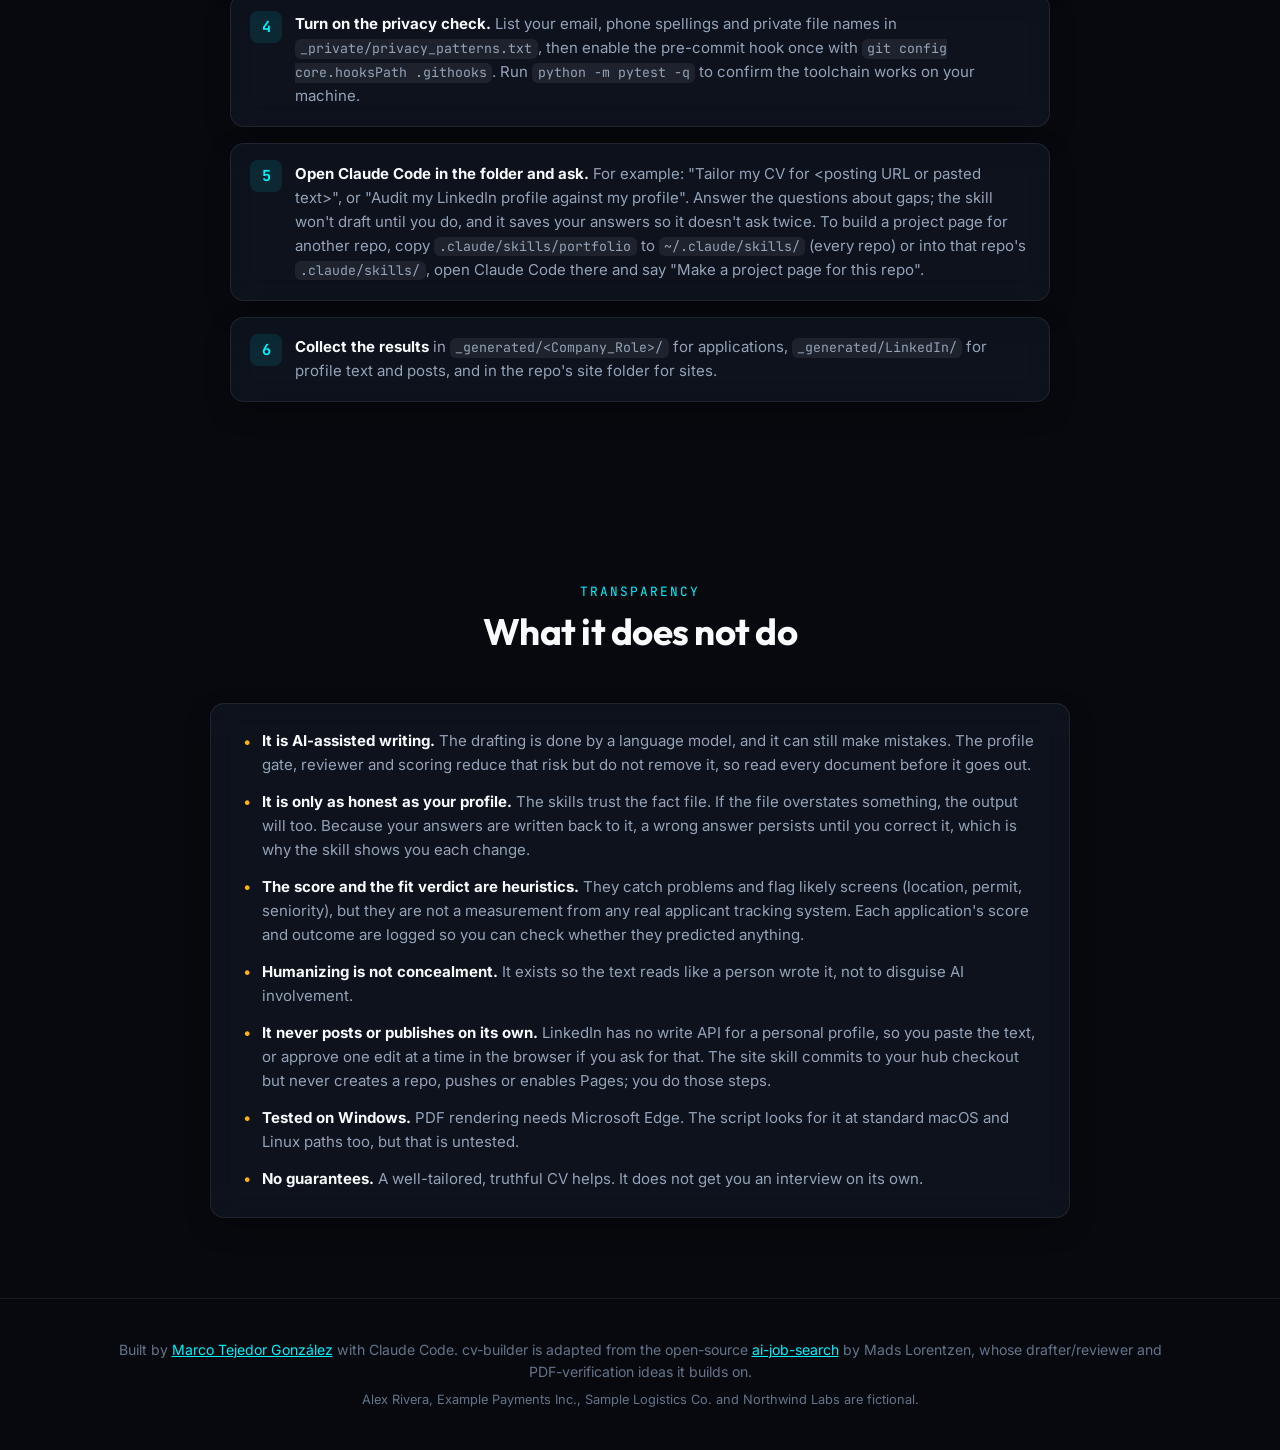
==== commit e88d3024: "site, README: 'one rule' instead of 'one fact file' as the shared claim; run-it line for another rep" ====
--- a/site/index.html
+++ b/site/index.html
@@ -4,10 +4,10 @@
     <meta charset="UTF-8">
     <meta name="viewport" content="width=device-width, initial-scale=1.0">
     <title>cvkit | Career tooling for Claude Code that is not allowed to lie</title>
-    <meta name="description" content="cvkit is a set of open-source Claude Code skills that share one private fact file: cv-builder tailors CVs and cover letters, linkedin keeps your profile and posts true, portfolio builds your project and portfolio sites on GitHub Pages. Nothing is claimed that the fact file does not back.">
+    <meta name="description" content="cvkit is a set of open-source Claude Code skills with one rule: nothing is claimed that their sources don't back. cv-builder tailors CVs and cover letters, linkedin keeps your profile and posts true, portfolio builds your project and portfolio sites on GitHub Pages.">
     <meta property="og:type" content="website">
     <meta property="og:title" content="cvkit | Career tooling for Claude Code that is not allowed to lie">
-    <meta property="og:description" content="Three open-source Claude Code skills, one fact file: tailored CVs, a truthful LinkedIn presence and portfolio sites, each reviewed before you see it.">
+    <meta property="og:description" content="Three open-source Claude Code skills, one rule: nothing claimed without a source. Tailored CVs, a truthful LinkedIn presence and portfolio sites, each reviewed before you see it.">
     <link rel="icon" href="data:image/svg+xml,%3Csvg xmlns='http://www.w3.org/2000/svg' viewBox='0 0 64 64'%3E%3Crect width='64' height='64' rx='14' fill='%2307090e'/%3E%3Cpath d='M24 20 12 32l12 12M40 20l12 12-12 12' fill='none' stroke='%2300f2fe' stroke-width='6' stroke-linecap='round' stroke-linejoin='round'/%3E%3C/svg%3E">
     <link rel="preconnect" href="https://fonts.googleapis.com">
     <link rel="preconnect" href="https://fonts.gstatic.com" crossorigin>
@@ -15,6 +15,7 @@
     <link rel="stylesheet" href="style.css">
 </head>
 <body>
+    <a class="skip-link" href="#top">Skip to content</a>
 
     <header class="navbar">
         <div class="nav-container">
@@ -39,7 +40,7 @@
             <div class="container hero-inner">
                 <span class="badge">Open-source Claude Code skills</span>
                 <h1>Career tooling that is <span class="text-gradient">not allowed to lie.</span></h1>
-                <p class="lead">cvkit is three Claude Code skills that share one private fact file about you. One tailors your CV and cover letter to a posting, one keeps your LinkedIn profile and posts consistent, one builds your portfolio and project sites. cv-builder and linkedin stop and ask when they would have to claim something your file doesn't back up; portfolio leaves out what the repo doesn't document. Each reviews its own work before you see it.</p>
+                <p class="lead">cvkit is three Claude Code skills with one rule: nothing is claimed that its source doesn't back. One tailors your CV and cover letter to a posting, one keeps your LinkedIn profile and posts consistent, one builds your portfolio and project sites. cv-builder and linkedin work from one private fact file about you and stop and ask when they would have to claim something it doesn't back up; portfolio works from the repo's own documents and leaves out what they don't cover. Each reviews its own work before you see it.</p>
                 <div class="hero-actions">
                     <a class="btn btn-primary btn-lg" href="#kit">See what's in the kit</a>
                     <a class="btn btn-secondary btn-lg" href="https://github.com/mtejedorg/cvkit" target="_blank" rel="noopener">View the source ↗</a>
@@ -57,7 +58,7 @@
             <div class="container">
                 <div class="section-header">
                     <span class="section-tag">The kit</span>
-                    <h2 class="section-title">Three skills, one fact file</h2>
+                    <h2 class="section-title">Three skills, one rule</h2>
                     <p class="section-lead">Open Claude Code in the repo and say what you need. The skill that matches takes over, reads your profile, and shows you the text before anything is sent, pasted or published.</p>
                 </div>
                 <div class="grid">
@@ -468,7 +469,7 @@
                     <li class="glass-card"><strong>Choose where your private data lives.</strong> Either inside the clone (<code>_private/</code> and <code>_generated/</code> are gitignored), or in a separate private folder or repo that a gitignored <code>cvkit.config.json</code> (copy <code>cvkit.config.example.json</code>) points to, or that the <code>CV_WORKSPACE</code> variable names. The second keeps the public repo free of any personal file.</li>
                     <li class="glass-card"><strong>Write your candidate profile</strong> from the template in <code>templates/</code>, as <code>_private/candidate_profile_&lt;your-name&gt;.md</code>: positioning profiles, ranked proof points, skills with a depth level, verified metrics, what you can't claim and your preferences. cv-builder and linkedin believe nothing else.</li>
                     <li class="glass-card"><strong>Turn on the privacy check.</strong> List your email, phone spellings and private file names in <code>_private/privacy_patterns.txt</code>, then enable the pre-commit hook once with <code>git config core.hooksPath .githooks</code>. Run <code>python -m pytest -q</code> to confirm the toolchain works on your machine.</li>
-                    <li class="glass-card"><strong>Open Claude Code in the folder and ask.</strong> For example: "Tailor my CV for &lt;posting URL or pasted text&gt;", or "Audit my LinkedIn profile against my profile". Answer the questions about gaps; the skill won't draft until you do, and it saves your answers so it doesn't ask twice.</li>
+                    <li class="glass-card"><strong>Open Claude Code in the folder and ask.</strong> For example: "Tailor my CV for &lt;posting URL or pasted text&gt;", or "Audit my LinkedIn profile against my profile". Answer the questions about gaps; the skill won't draft until you do, and it saves your answers so it doesn't ask twice. To build a project page for another repo, copy <code>.claude/skills/portfolio</code> to <code>~/.claude/skills/</code> (every repo) or into that repo's <code>.claude/skills/</code>, open Claude Code there and say "Make a project page for this repo".</li>
                     <li class="glass-card"><strong>Collect the results</strong> in <code>_generated/&lt;Company_Role&gt;/</code> for applications, <code>_generated/LinkedIn/</code> for profile text and posts, and in the repo's site folder for sites.</li>
                 </ol>
             </div>
--- a/site/style.css
+++ b/site/style.css
@@ -61,6 +61,8 @@
 .btn-secondary:hover { background: rgba(255, 255, 255, 0.15); }
 .btn-lg { padding: 0.85rem 1.6rem; font-size: 1rem; }
 :focus-visible { outline: 2px solid var(--accent-cyan); outline-offset: 3px; }
+.skip-link { position: absolute; left: 0.75rem; top: -4rem; z-index: 60; padding: 0.5rem 0.9rem; background: var(--bg-dark); color: var(--text-primary); border: 2px solid var(--accent-cyan); border-radius: 6px; text-decoration: none; font-weight: 600; }
+.skip-link:focus { top: 0.75rem; }
 
 /* Nav */
 .navbar { position: sticky; top: 0; z-index: 50; background: rgba(7, 9, 14, 0.8); backdrop-filter: blur(16px); -webkit-backdrop-filter: blur(16px); border-bottom: 1px solid var(--border-subtle); }
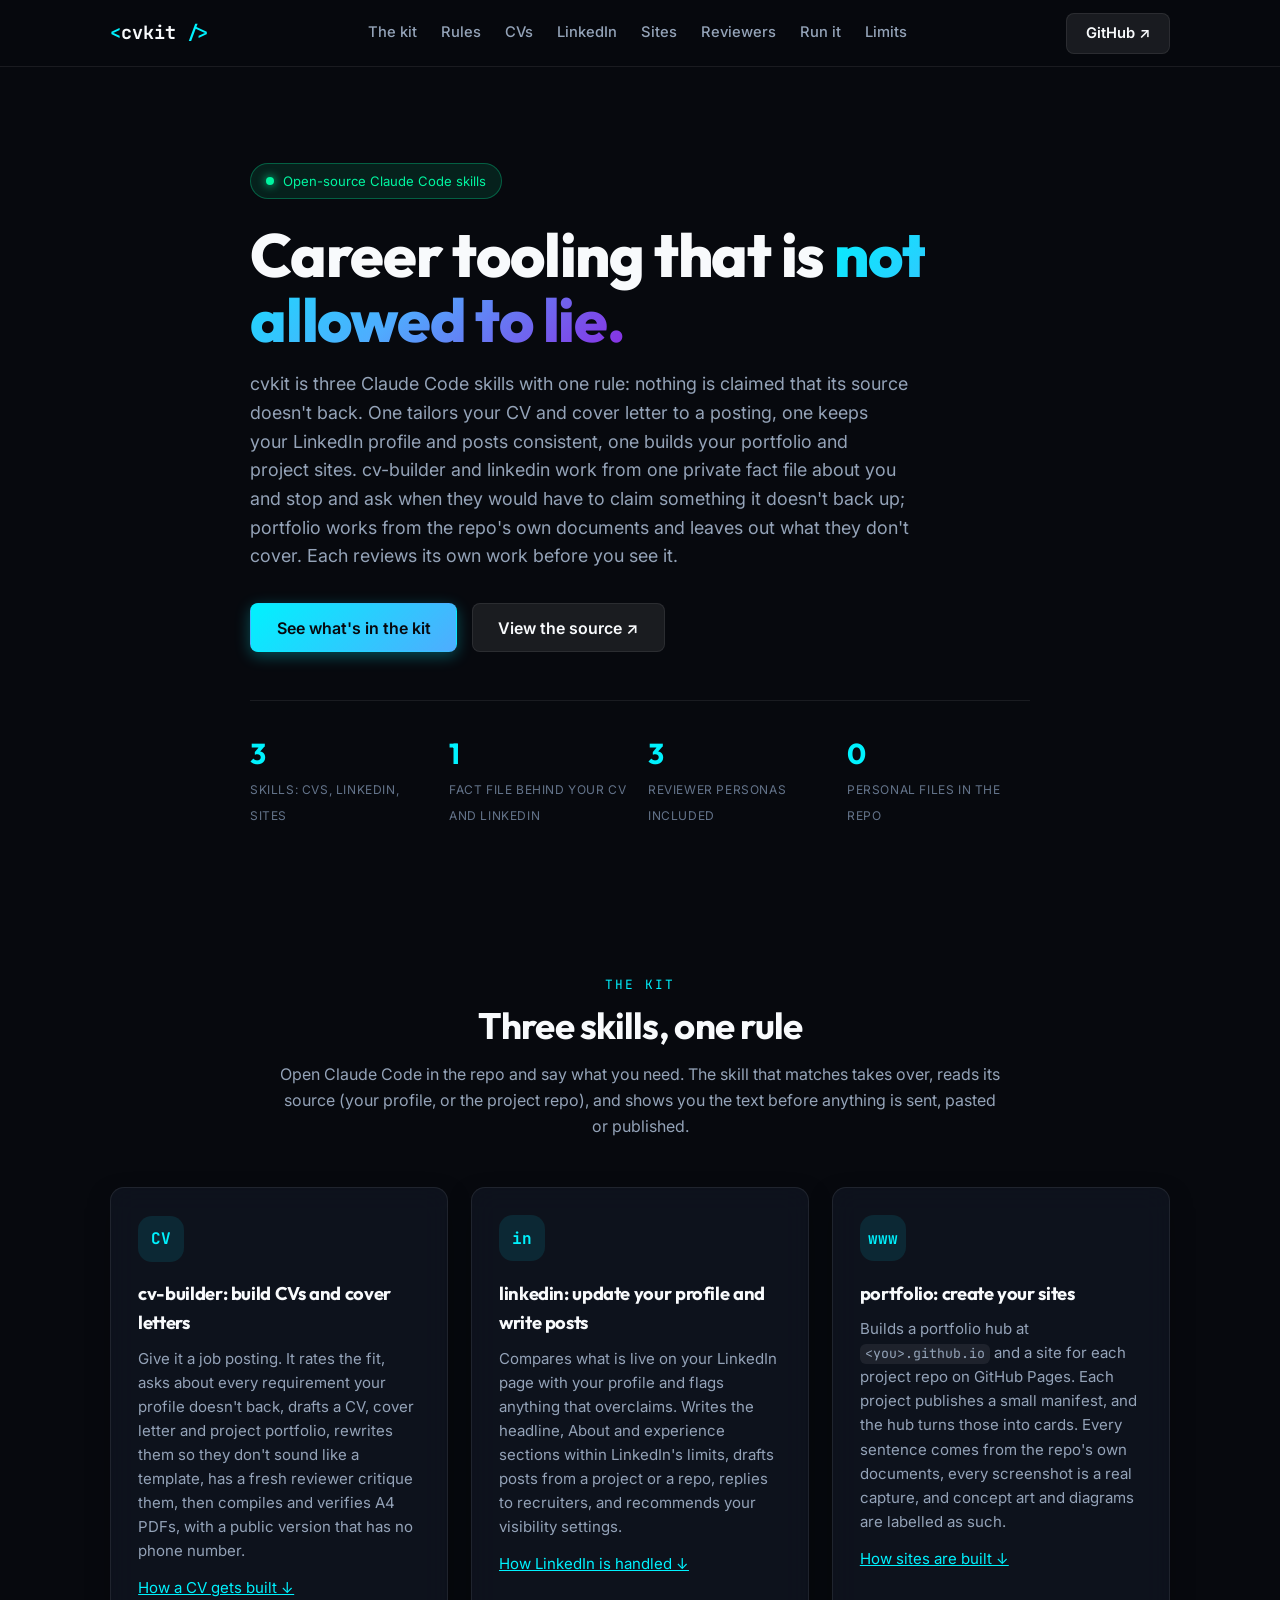
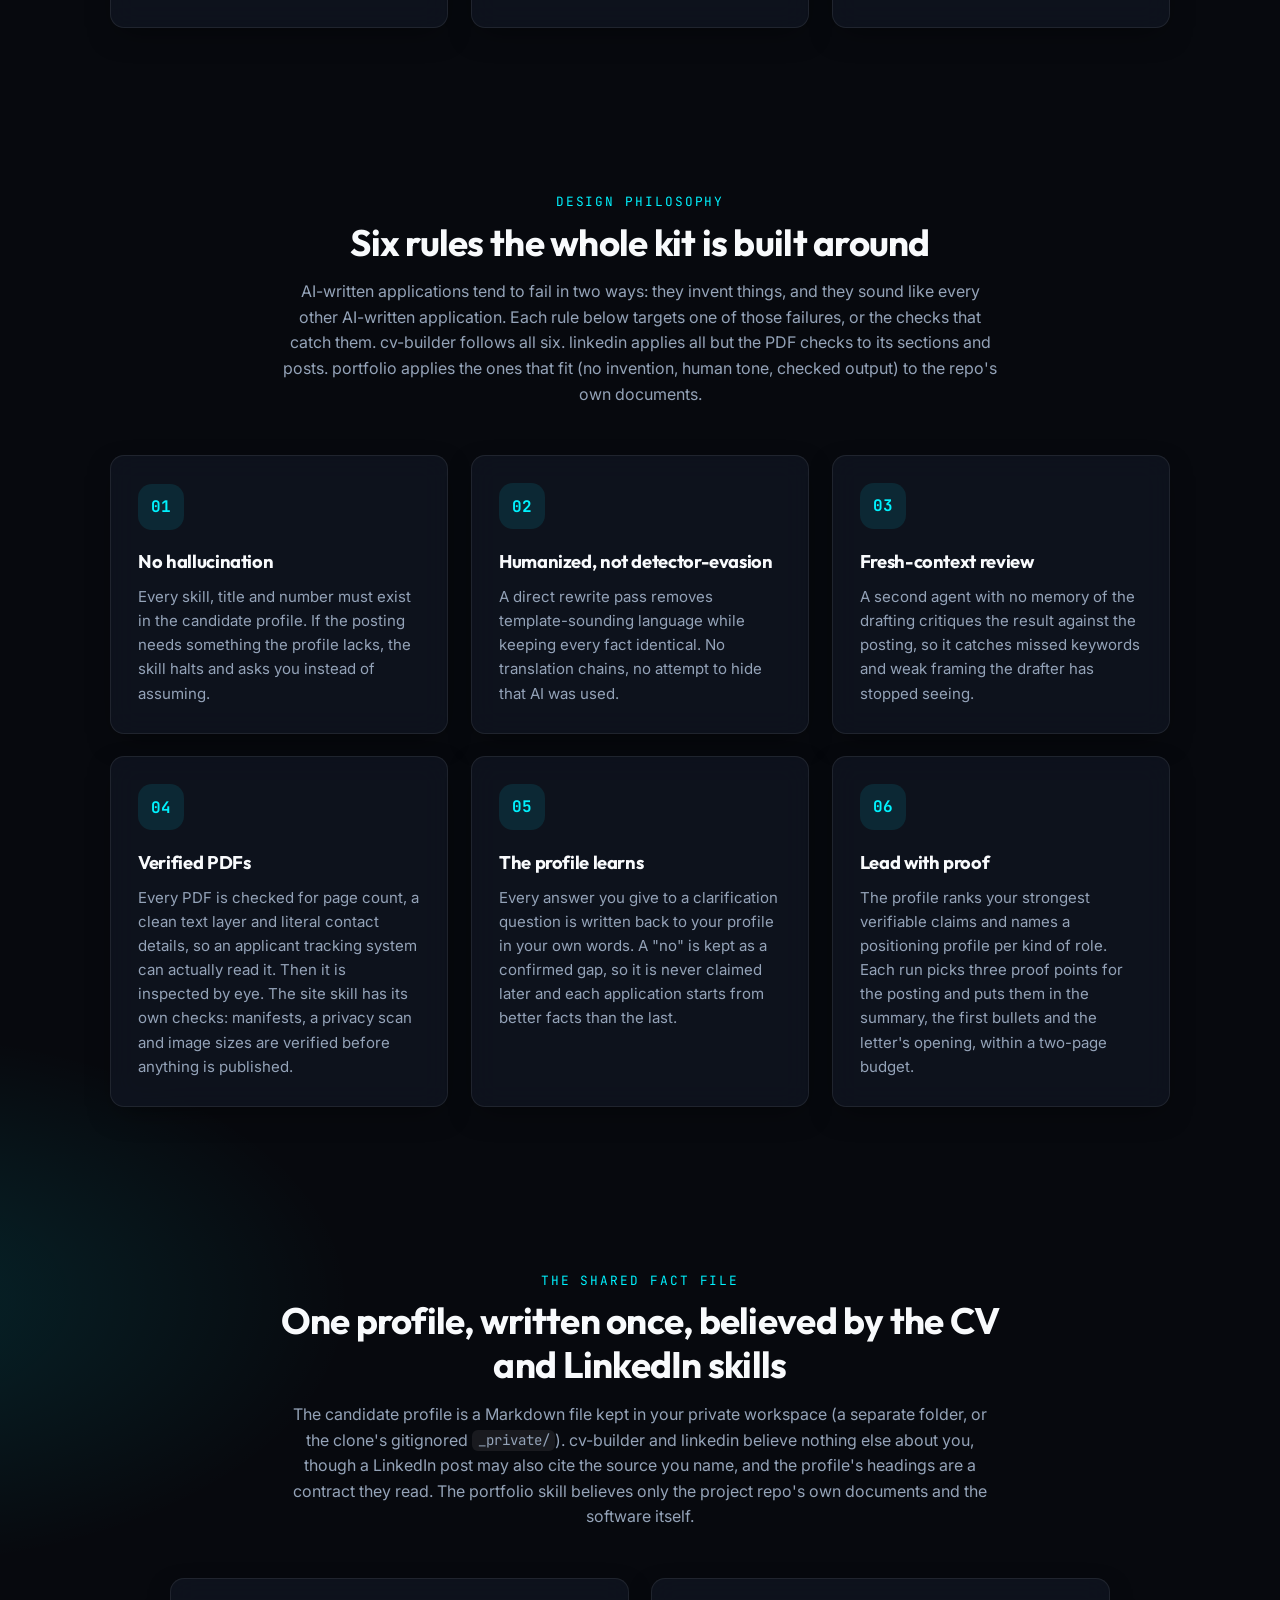
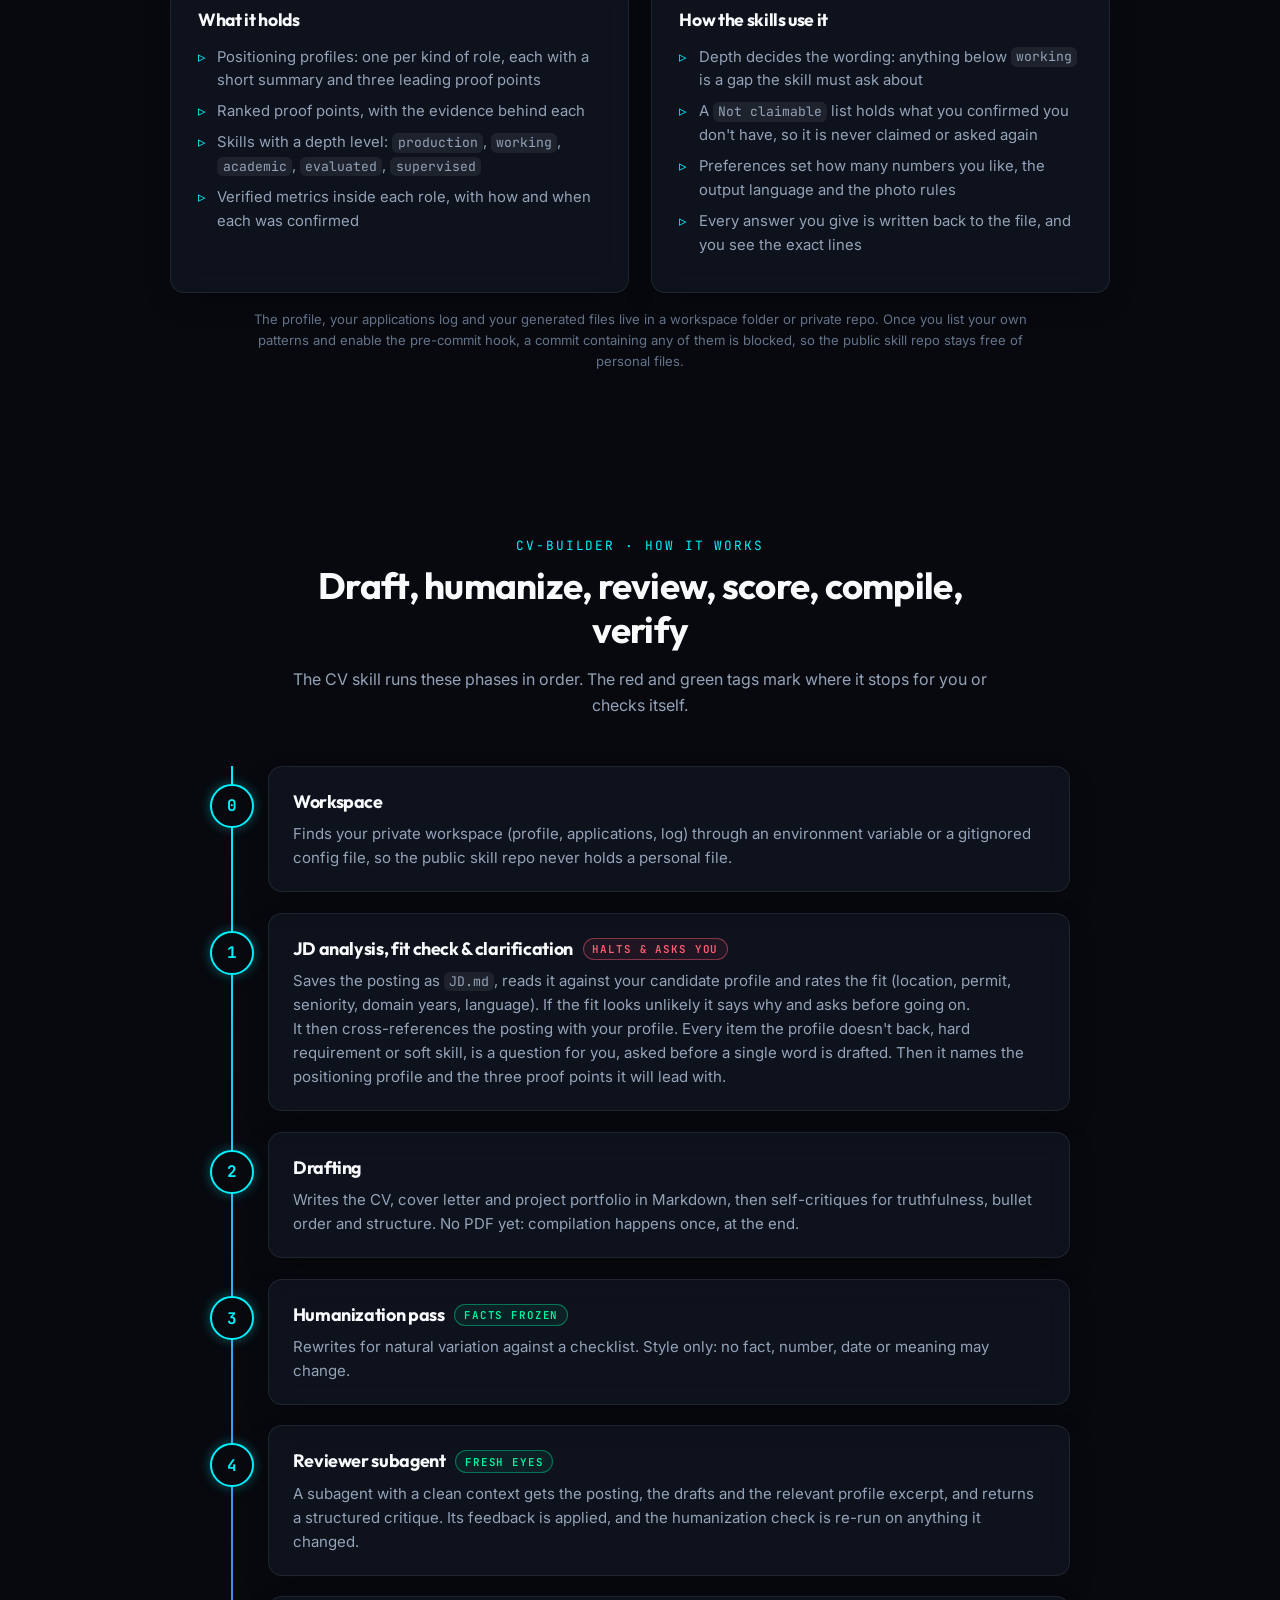
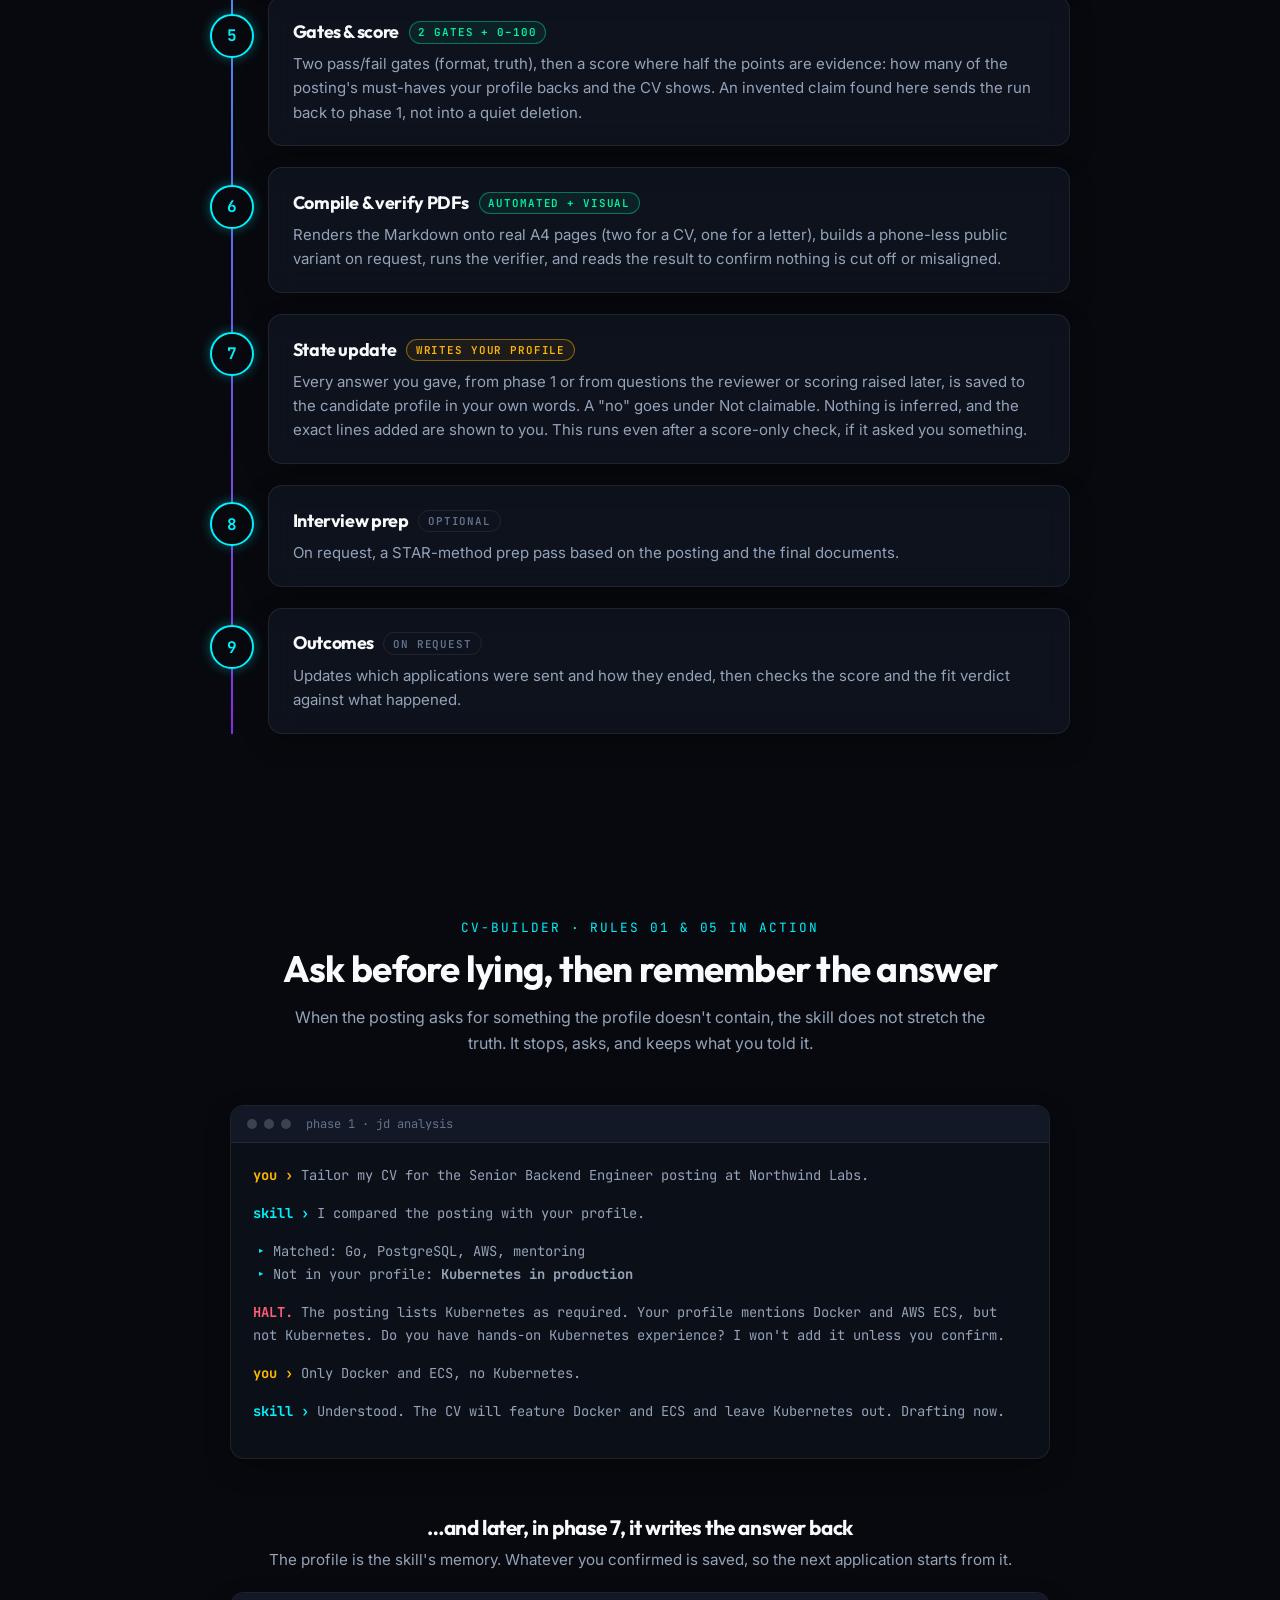
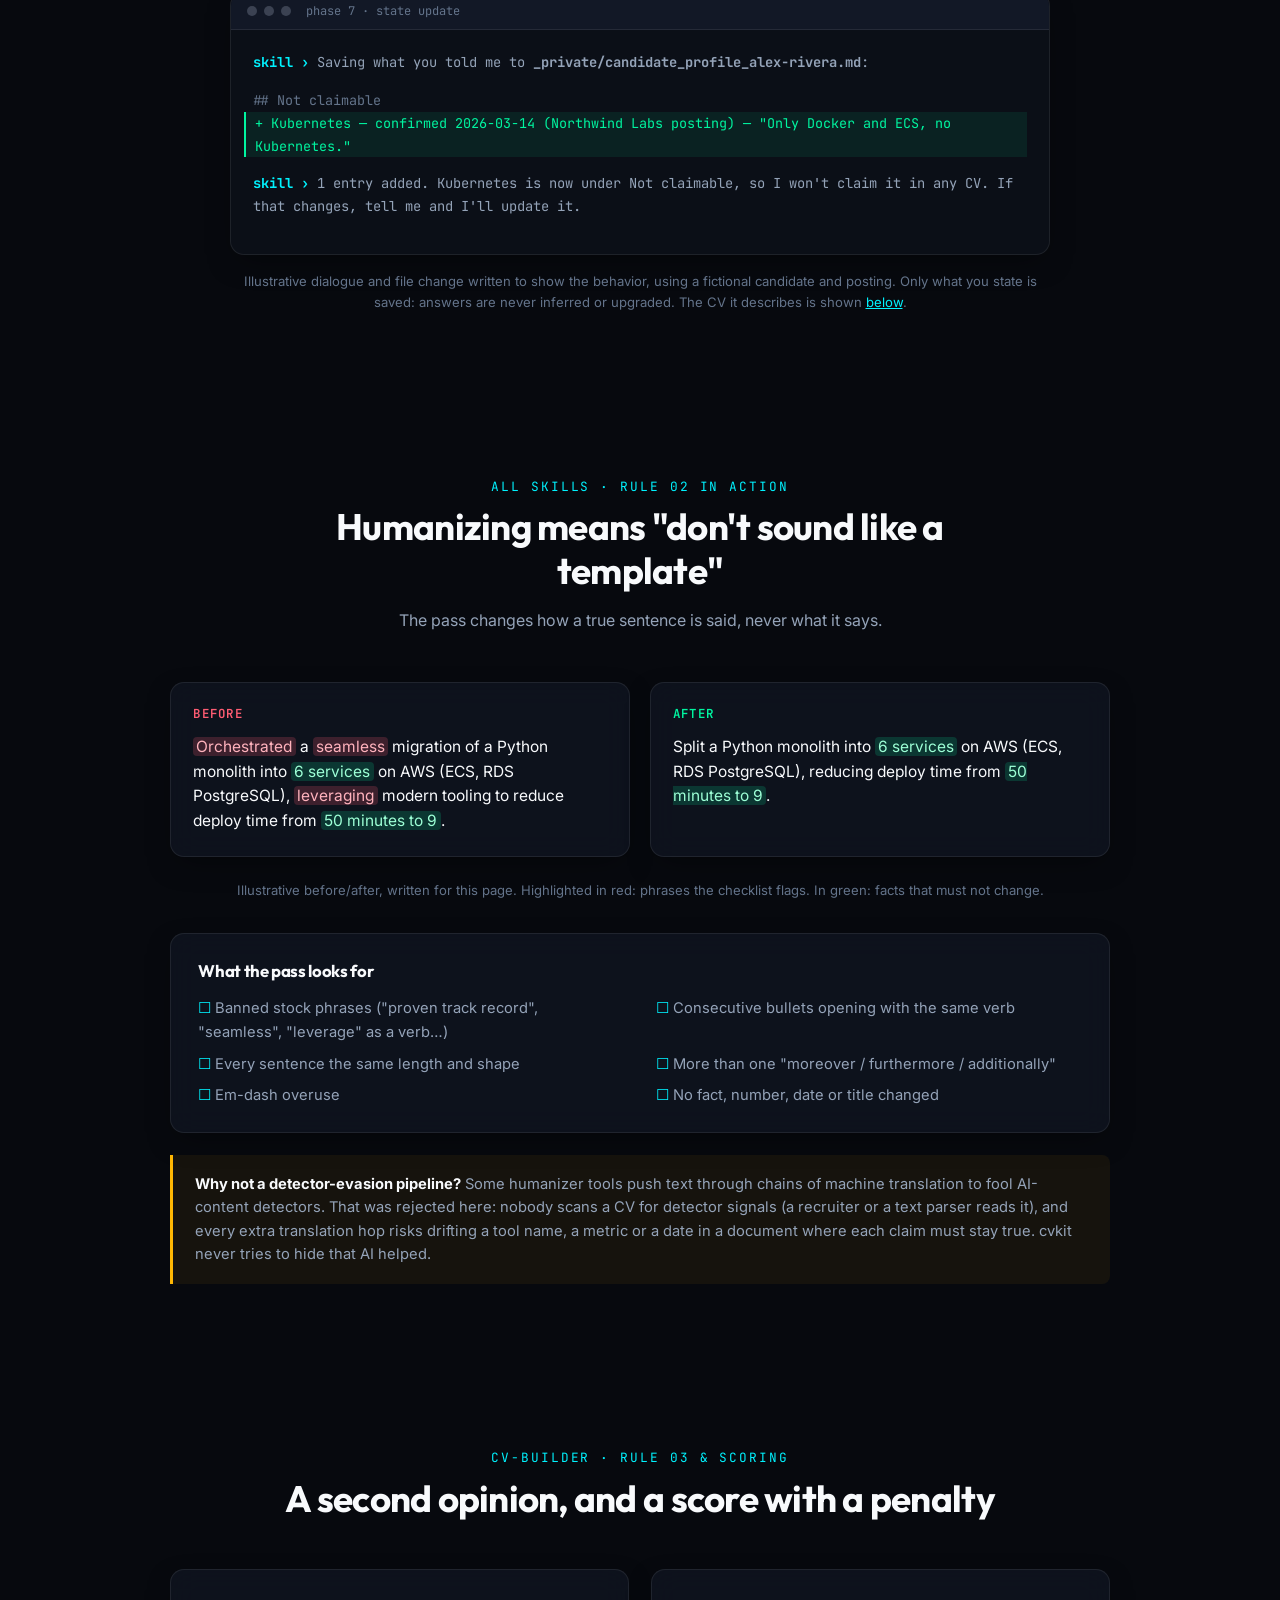
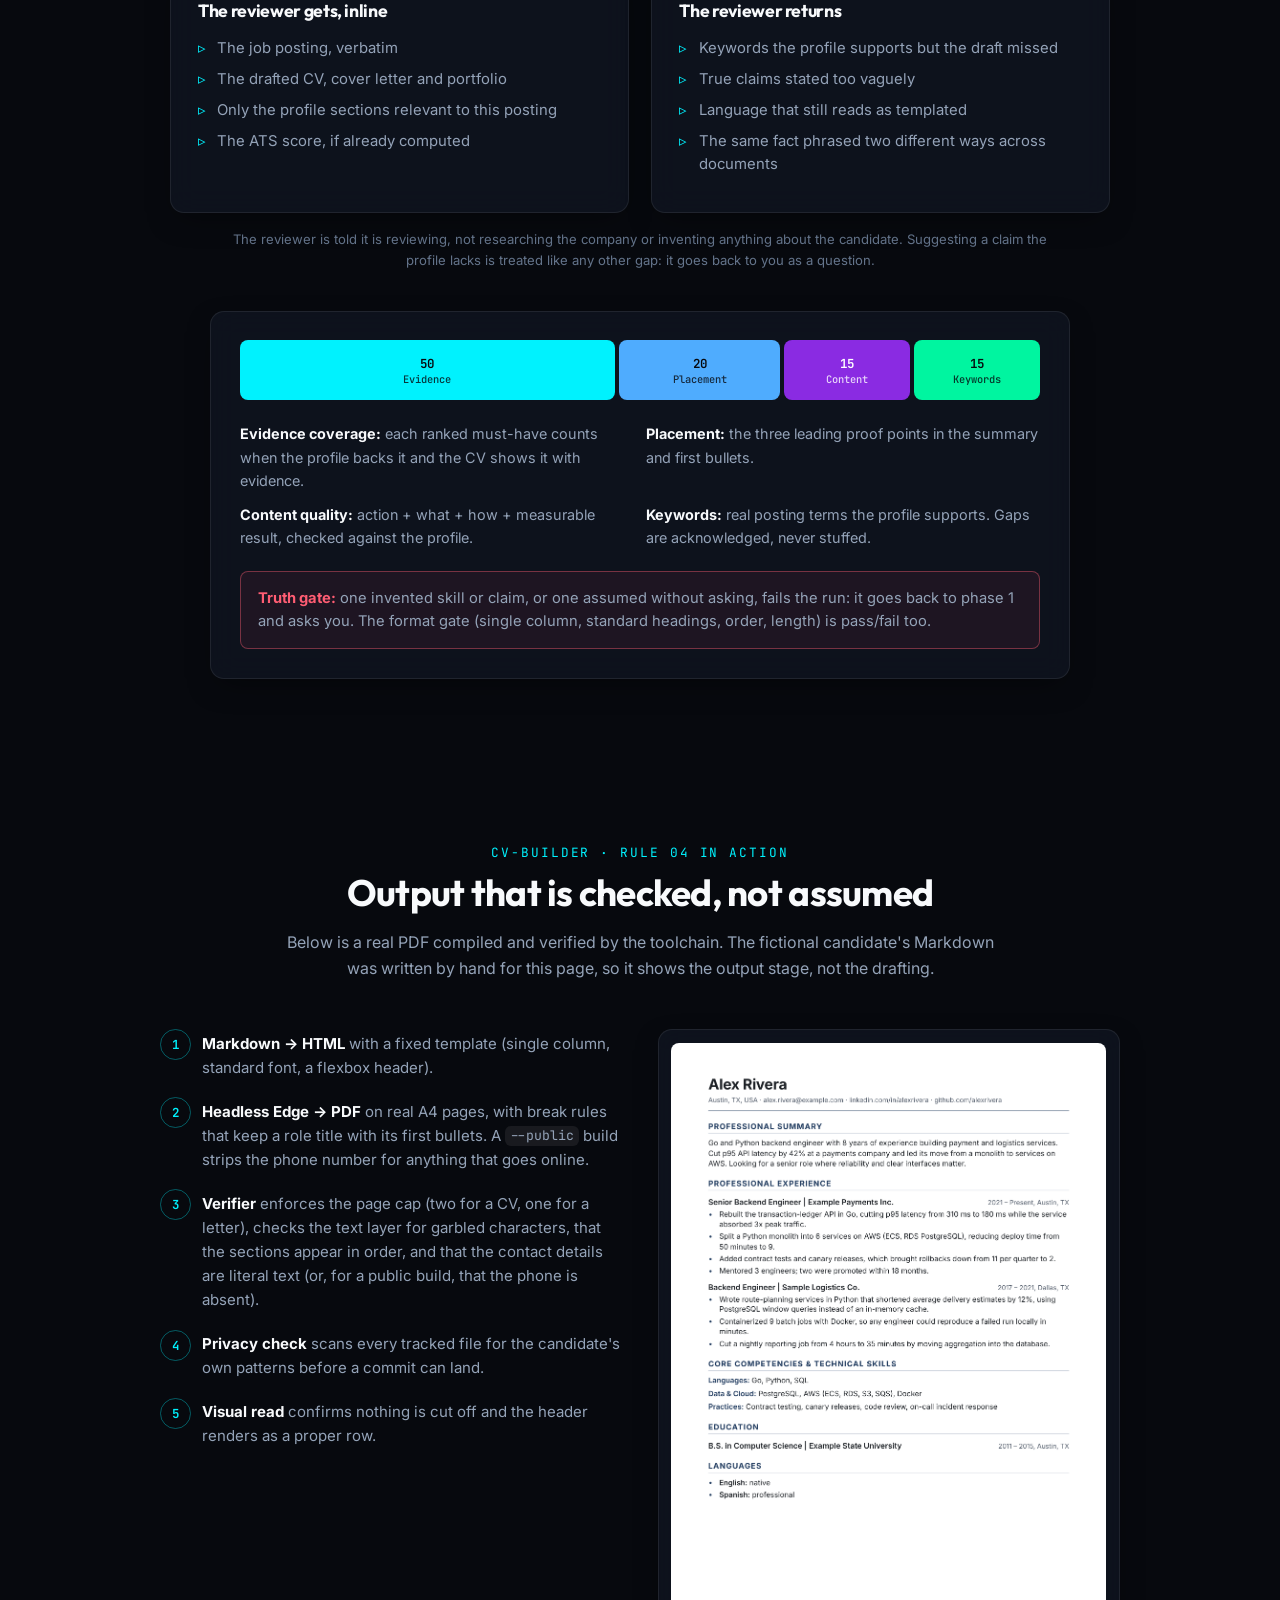
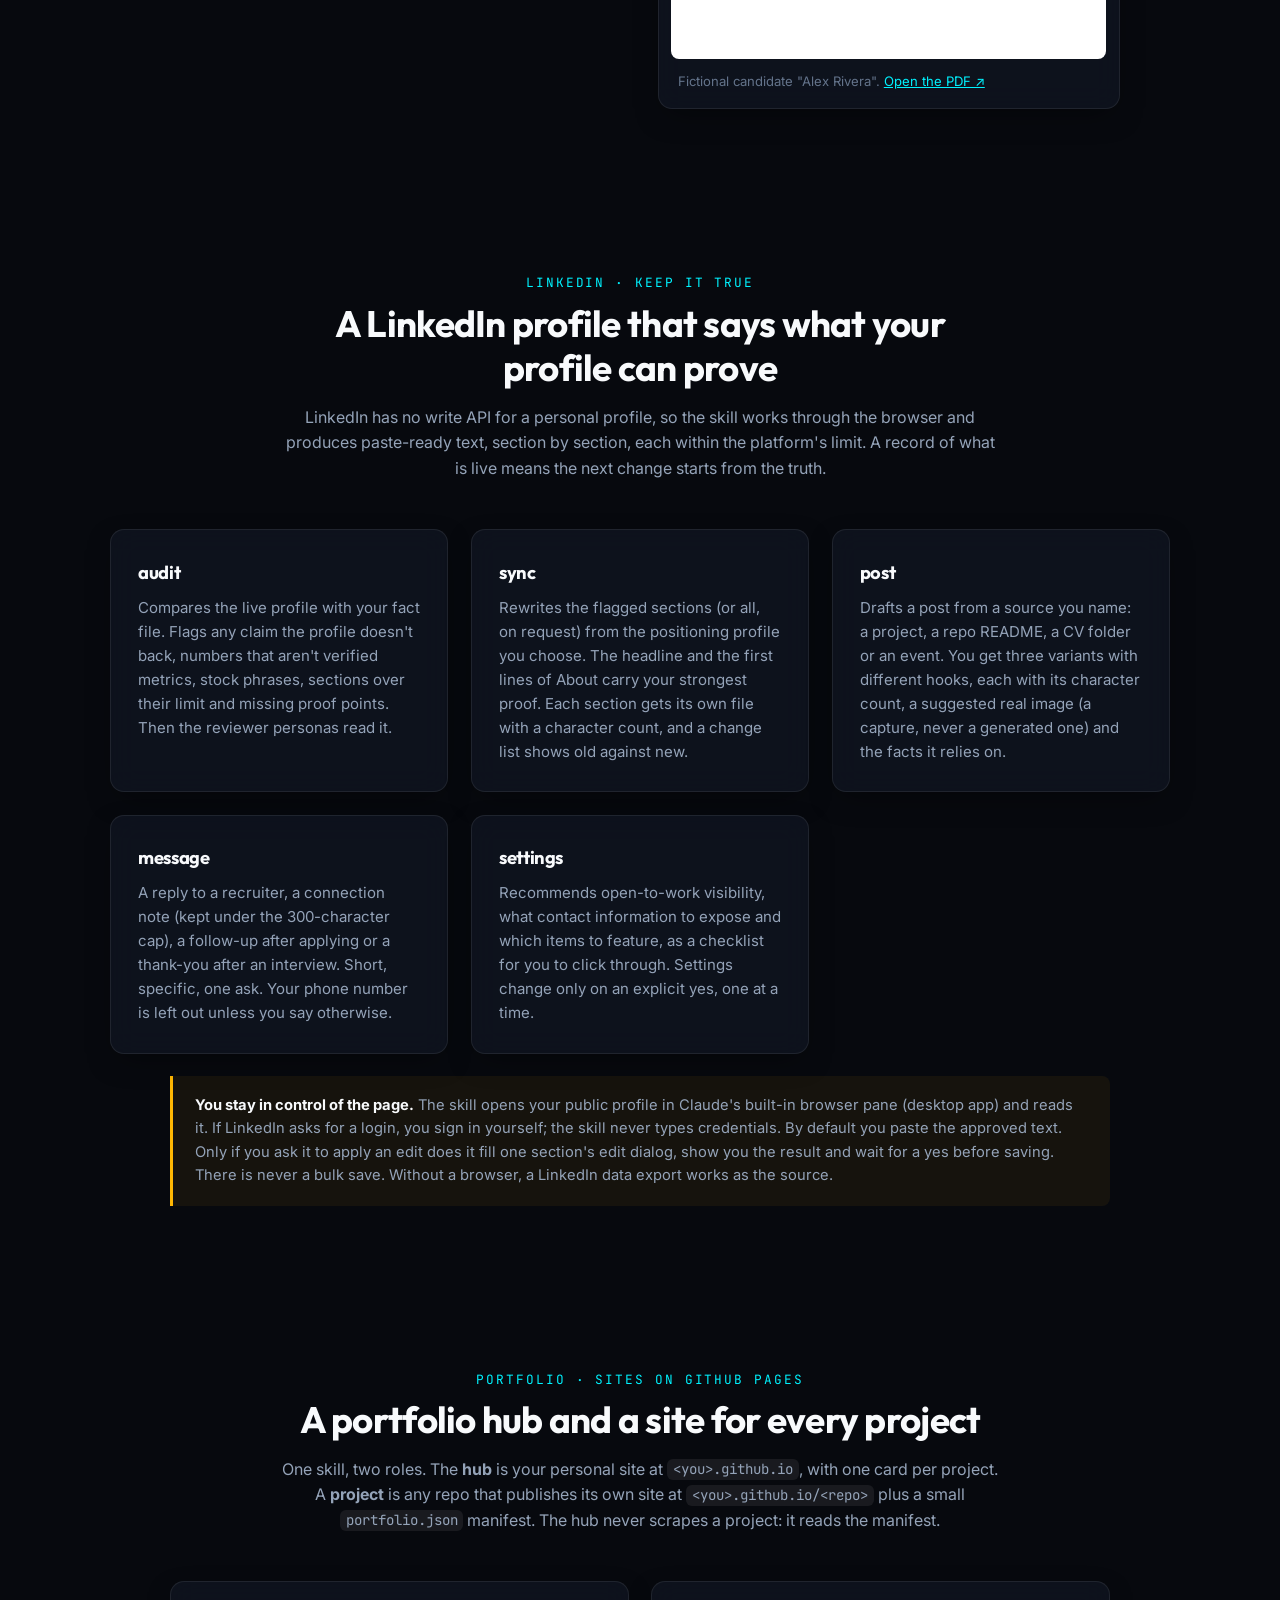
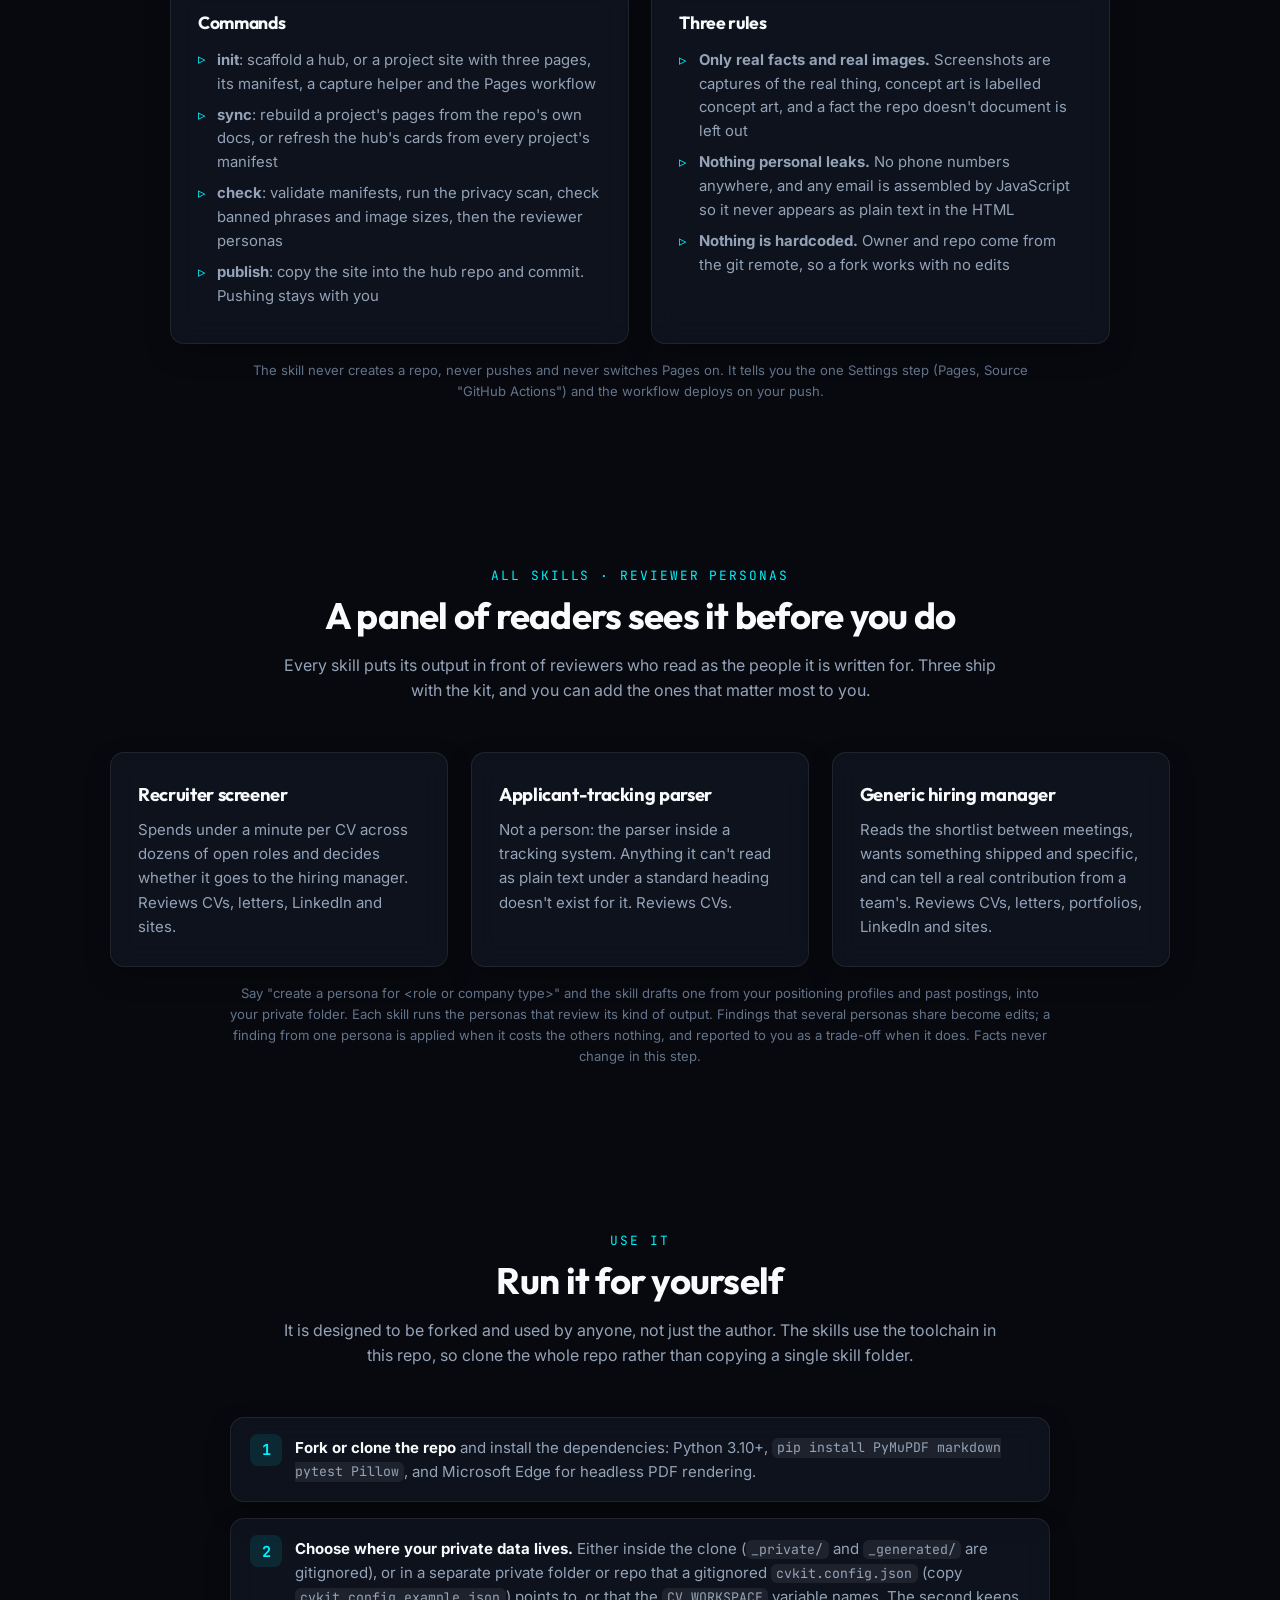
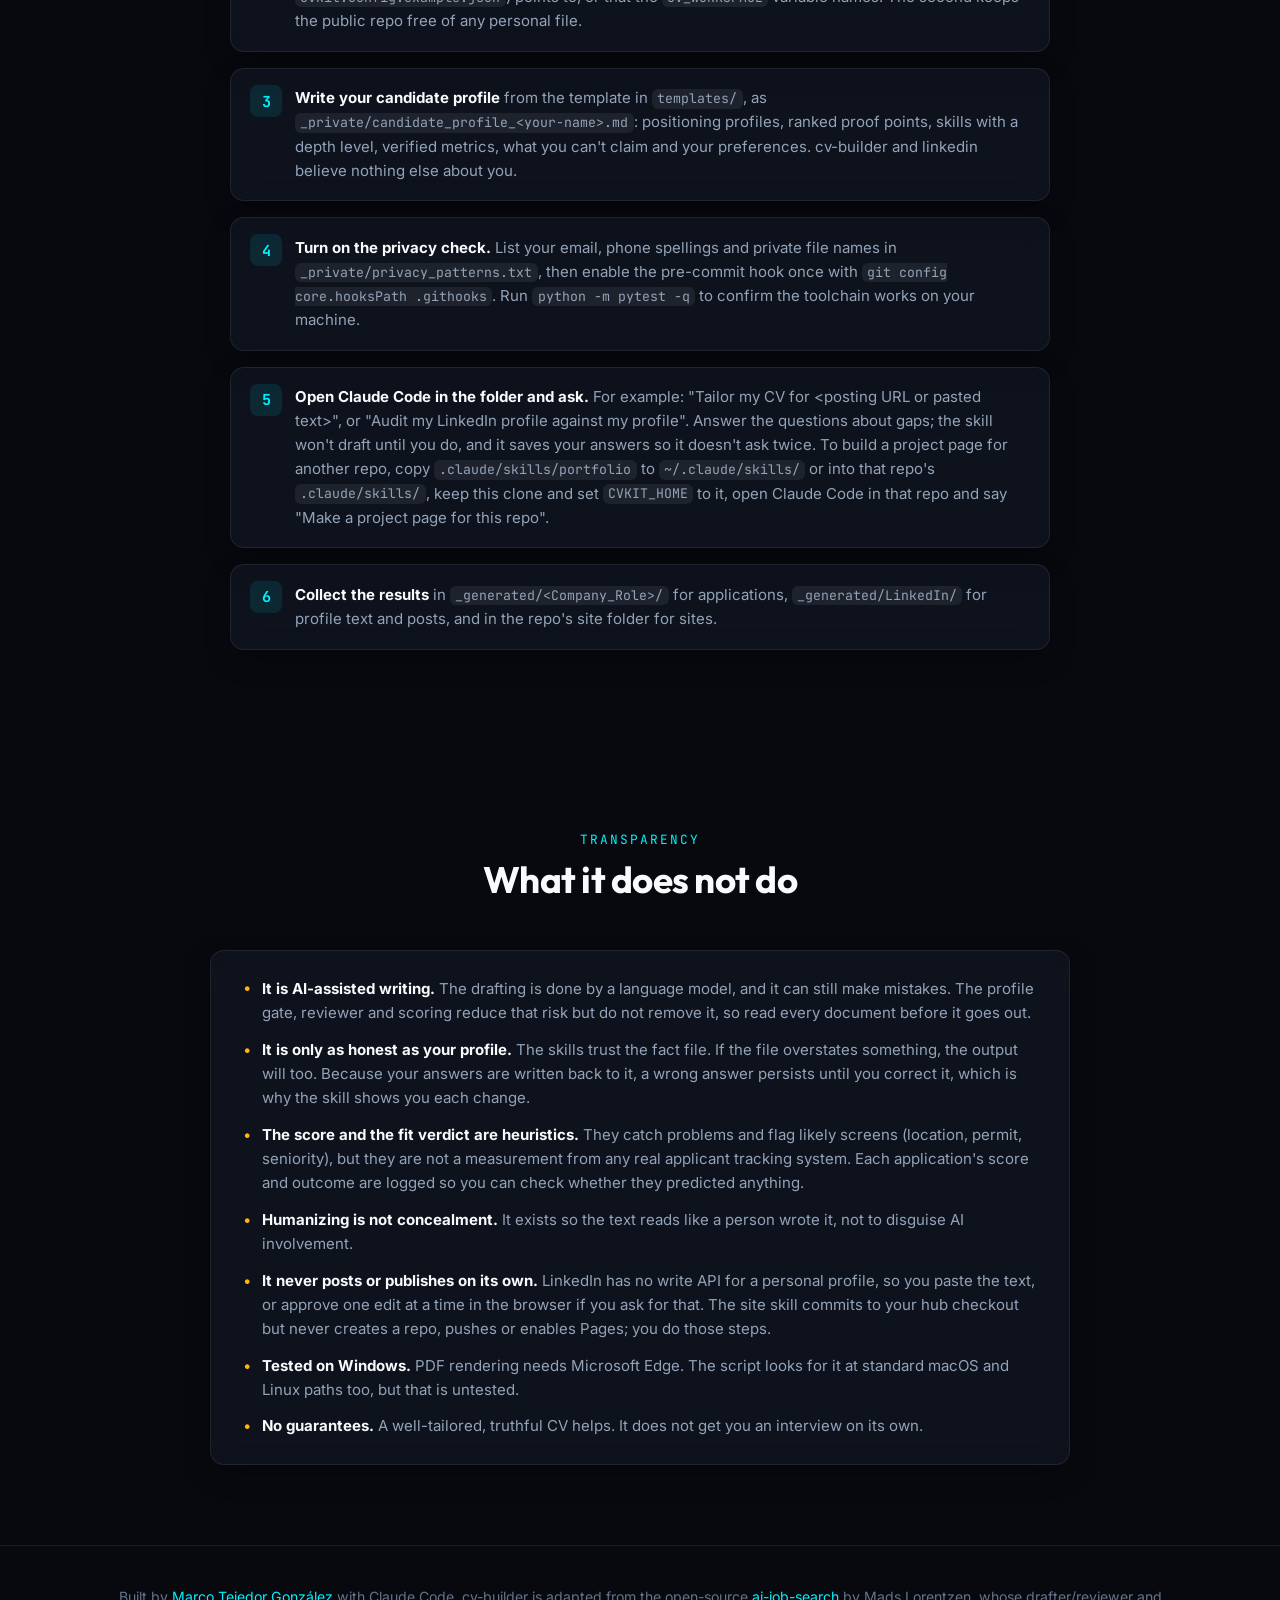
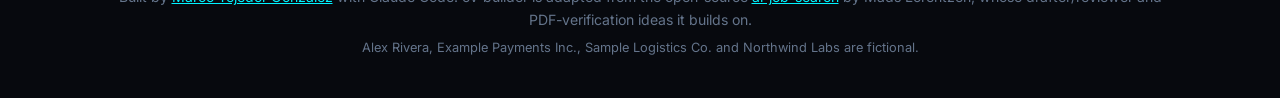
==== commit 7c8cd6dd: "site: corrections from the second Opus fact-check (portfolio source, workspace wording, phase 9 Outc" ====
--- a/site/index.html
+++ b/site/index.html
@@ -59,7 +59,7 @@
                 <div class="section-header">
                     <span class="section-tag">The kit</span>
                     <h2 class="section-title">Three skills, one rule</h2>
-                    <p class="section-lead">Open Claude Code in the repo and say what you need. The skill that matches takes over, reads your profile, and shows you the text before anything is sent, pasted or published.</p>
+                    <p class="section-lead">Open Claude Code in the repo and say what you need. The skill that matches takes over, reads its source (your profile, or the project repo), and shows you the text before anything is sent, pasted or published.</p>
                 </div>
                 <div class="grid">
                     <article class="glass-card card">
@@ -77,7 +77,7 @@
                     <article class="glass-card card">
                         <div class="card-icon" aria-hidden="true">www</div>
                         <h3>portfolio: create your sites</h3>
-                        <p>Builds a portfolio hub at <code>&lt;you&gt;.github.io</code> and a site for each project repo on GitHub Pages, Each project publishes a small manifest, and the hub turns those into cards. Every sentence comes from the repo's own documents, every screenshot is a real capture, and concept art and diagrams are labelled as such.</p>
+                        <p>Builds a portfolio hub at <code>&lt;you&gt;.github.io</code> and a site for each project repo on GitHub Pages. Each project publishes a small manifest, and the hub turns those into cards. Every sentence comes from the repo's own documents, every screenshot is a real capture, and concept art and diagrams are labelled as such.</p>
                         <p><a href="#portfolio">How sites are built ↓</a></p>
                     </article>
                 </div>
@@ -89,7 +89,7 @@
                 <div class="section-header">
                     <span class="section-tag">Design philosophy</span>
                     <h2 class="section-title">Six rules the whole kit is built around</h2>
-                    <p class="section-lead">AI-written applications tend to fail in two ways: they invent things, and they sound like every other AI-written application. Each rule below targets one of those failures, or the checks that catch them. cv-builder follows all six. linkedin applies them to its sections and posts. portfolio applies the ones that fit (no invention, human tone, checked output) to the repo's own documents.</p>
+                    <p class="section-lead">AI-written applications tend to fail in two ways: they invent things, and they sound like every other AI-written application. Each rule below targets one of those failures, or the checks that catch them. cv-builder follows all six. linkedin applies all but the PDF checks to its sections and posts. portfolio applies the ones that fit (no invention, human tone, checked output) to the repo's own documents.</p>
                 </div>
                 <div class="grid grid-5">
                     <article class="glass-card card">
@@ -100,7 +100,7 @@
                     <article class="glass-card card">
                         <div class="card-icon" aria-hidden="true">02</div>
                         <h3>Humanized, not detector-evasion</h3>
-                        <p>A direct rewrite pass removes template-sounding language while keeping every fact identical. No translation chains, no external APIs, no attempt to hide that AI was used.</p>
+                        <p>A direct rewrite pass removes template-sounding language while keeping every fact identical. No translation chains, no attempt to hide that AI was used.</p>
                     </article>
                     <article class="glass-card card">
                         <div class="card-icon" aria-hidden="true">03</div>
@@ -131,7 +131,7 @@
                 <div class="section-header">
                     <span class="section-tag">The shared fact file</span>
                     <h2 class="section-title">One profile, written once, believed by the CV and LinkedIn skills</h2>
-                    <p class="section-lead">The candidate profile is a Markdown file you keep outside this repo. cv-builder and linkedin are allowed to believe nothing else, and its headings are a contract they read. The portfolio skill believes only the project repo's own documents and the software itself.</p>
+                    <p class="section-lead">The candidate profile is a Markdown file kept in your private workspace (a separate folder, or the clone's gitignored <code>_private/</code>). cv-builder and linkedin believe nothing else about you, though a LinkedIn post may also cite the source you name, and the profile's headings are a contract they read. The portfolio skill believes only the project repo's own documents and the software itself.</p>
                 </div>
                 <div class="split">
                     <div class="glass-card card">
@@ -219,7 +219,7 @@
                         <span class="step-num">7</span>
                         <div class="glass-card step-card">
                             <h3>State update <span class="gate gate-write">Writes your profile</span></h3>
-                            <p>Every answer you gave, from phase 1 or from questions the reviewer or scoring raised later, is saved to the candidate profile in your own words. A "no" goes under Not claimable. Nothing is inferred, and the exact lines added are shown to you. This runs even after short commands like an ATS-only check.</p>
+                            <p>Every answer you gave, from phase 1 or from questions the reviewer or scoring raised later, is saved to the candidate profile in your own words. A "no" goes under Not claimable. Nothing is inferred, and the exact lines added are shown to you. This runs even after a score-only check, if it asked you something.</p>
                         </div>
                     </li>
                     <li class="step">
@@ -227,6 +227,13 @@
                         <div class="glass-card step-card">
                             <h3>Interview prep <span class="gate gate-opt">Optional</span></h3>
                             <p>On request, a STAR-method prep pass based on the posting and the final documents.</p>
+                        </div>
+                    </li>
+                    <li class="step">
+                        <span class="step-num">9</span>
+                        <div class="glass-card step-card">
+                            <h3>Outcomes <span class="gate gate-opt">On request</span></h3>
+                            <p>Updates which applications were sent and how they ended, then checks the score and the fit verdict against what happened.</p>
                         </div>
                     </li>
                 </ol>
@@ -322,7 +329,7 @@
                             <li>Keywords the profile supports but the draft missed</li>
                             <li>True claims stated too vaguely</li>
                             <li>Language that still reads as templated</li>
-                            <li>The same metric phrased two different ways across documents</li>
+                            <li>The same fact phrased two different ways across documents</li>
                         </ul>
                     </div>
                 </div>
@@ -423,7 +430,7 @@
                         <h3>Three rules</h3>
                         <ul>
                             <li><strong>Only real facts and real images.</strong> Screenshots are captures of the real thing, concept art is labelled concept art, and a fact the repo doesn't document is left out</li>
-                            <li><strong>Nothing personal leaks.</strong> No phone numbers anywhere, and any email is assembled by script so scrapers don't read it</li>
+                            <li><strong>Nothing personal leaks.</strong> No phone numbers anywhere, and any email is assembled by JavaScript so it never appears as plain text in the HTML</li>
                             <li><strong>Nothing is hardcoded.</strong> Owner and repo come from the git remote, so a fork works with no edits</li>
                         </ul>
                     </div>
@@ -467,9 +474,9 @@
                 <ol class="run">
                     <li class="glass-card"><strong>Fork or clone the repo</strong> and install the dependencies: Python 3.10+, <code>pip install PyMuPDF markdown pytest Pillow</code>, and Microsoft Edge for headless PDF rendering.</li>
                     <li class="glass-card"><strong>Choose where your private data lives.</strong> Either inside the clone (<code>_private/</code> and <code>_generated/</code> are gitignored), or in a separate private folder or repo that a gitignored <code>cvkit.config.json</code> (copy <code>cvkit.config.example.json</code>) points to, or that the <code>CV_WORKSPACE</code> variable names. The second keeps the public repo free of any personal file.</li>
-                    <li class="glass-card"><strong>Write your candidate profile</strong> from the template in <code>templates/</code>, as <code>_private/candidate_profile_&lt;your-name&gt;.md</code>: positioning profiles, ranked proof points, skills with a depth level, verified metrics, what you can't claim and your preferences. cv-builder and linkedin believe nothing else.</li>
+                    <li class="glass-card"><strong>Write your candidate profile</strong> from the template in <code>templates/</code>, as <code>_private/candidate_profile_&lt;your-name&gt;.md</code>: positioning profiles, ranked proof points, skills with a depth level, verified metrics, what you can't claim and your preferences. cv-builder and linkedin believe nothing else about you.</li>
                     <li class="glass-card"><strong>Turn on the privacy check.</strong> List your email, phone spellings and private file names in <code>_private/privacy_patterns.txt</code>, then enable the pre-commit hook once with <code>git config core.hooksPath .githooks</code>. Run <code>python -m pytest -q</code> to confirm the toolchain works on your machine.</li>
-                    <li class="glass-card"><strong>Open Claude Code in the folder and ask.</strong> For example: "Tailor my CV for &lt;posting URL or pasted text&gt;", or "Audit my LinkedIn profile against my profile". Answer the questions about gaps; the skill won't draft until you do, and it saves your answers so it doesn't ask twice. To build a project page for another repo, copy <code>.claude/skills/portfolio</code> to <code>~/.claude/skills/</code> (every repo) or into that repo's <code>.claude/skills/</code>, open Claude Code there and say "Make a project page for this repo".</li>
+                    <li class="glass-card"><strong>Open Claude Code in the folder and ask.</strong> For example: "Tailor my CV for &lt;posting URL or pasted text&gt;", or "Audit my LinkedIn profile against my profile". Answer the questions about gaps; the skill won't draft until you do, and it saves your answers so it doesn't ask twice. To build a project page for another repo, copy <code>.claude/skills/portfolio</code> to <code>~/.claude/skills/</code> or into that repo's <code>.claude/skills/</code>, keep this clone and set <code>CVKIT_HOME</code> to it, open Claude Code in that repo and say "Make a project page for this repo".</li>
                     <li class="glass-card"><strong>Collect the results</strong> in <code>_generated/&lt;Company_Role&gt;/</code> for applications, <code>_generated/LinkedIn/</code> for profile text and posts, and in the repo's site folder for sites.</li>
                 </ol>
             </div>
